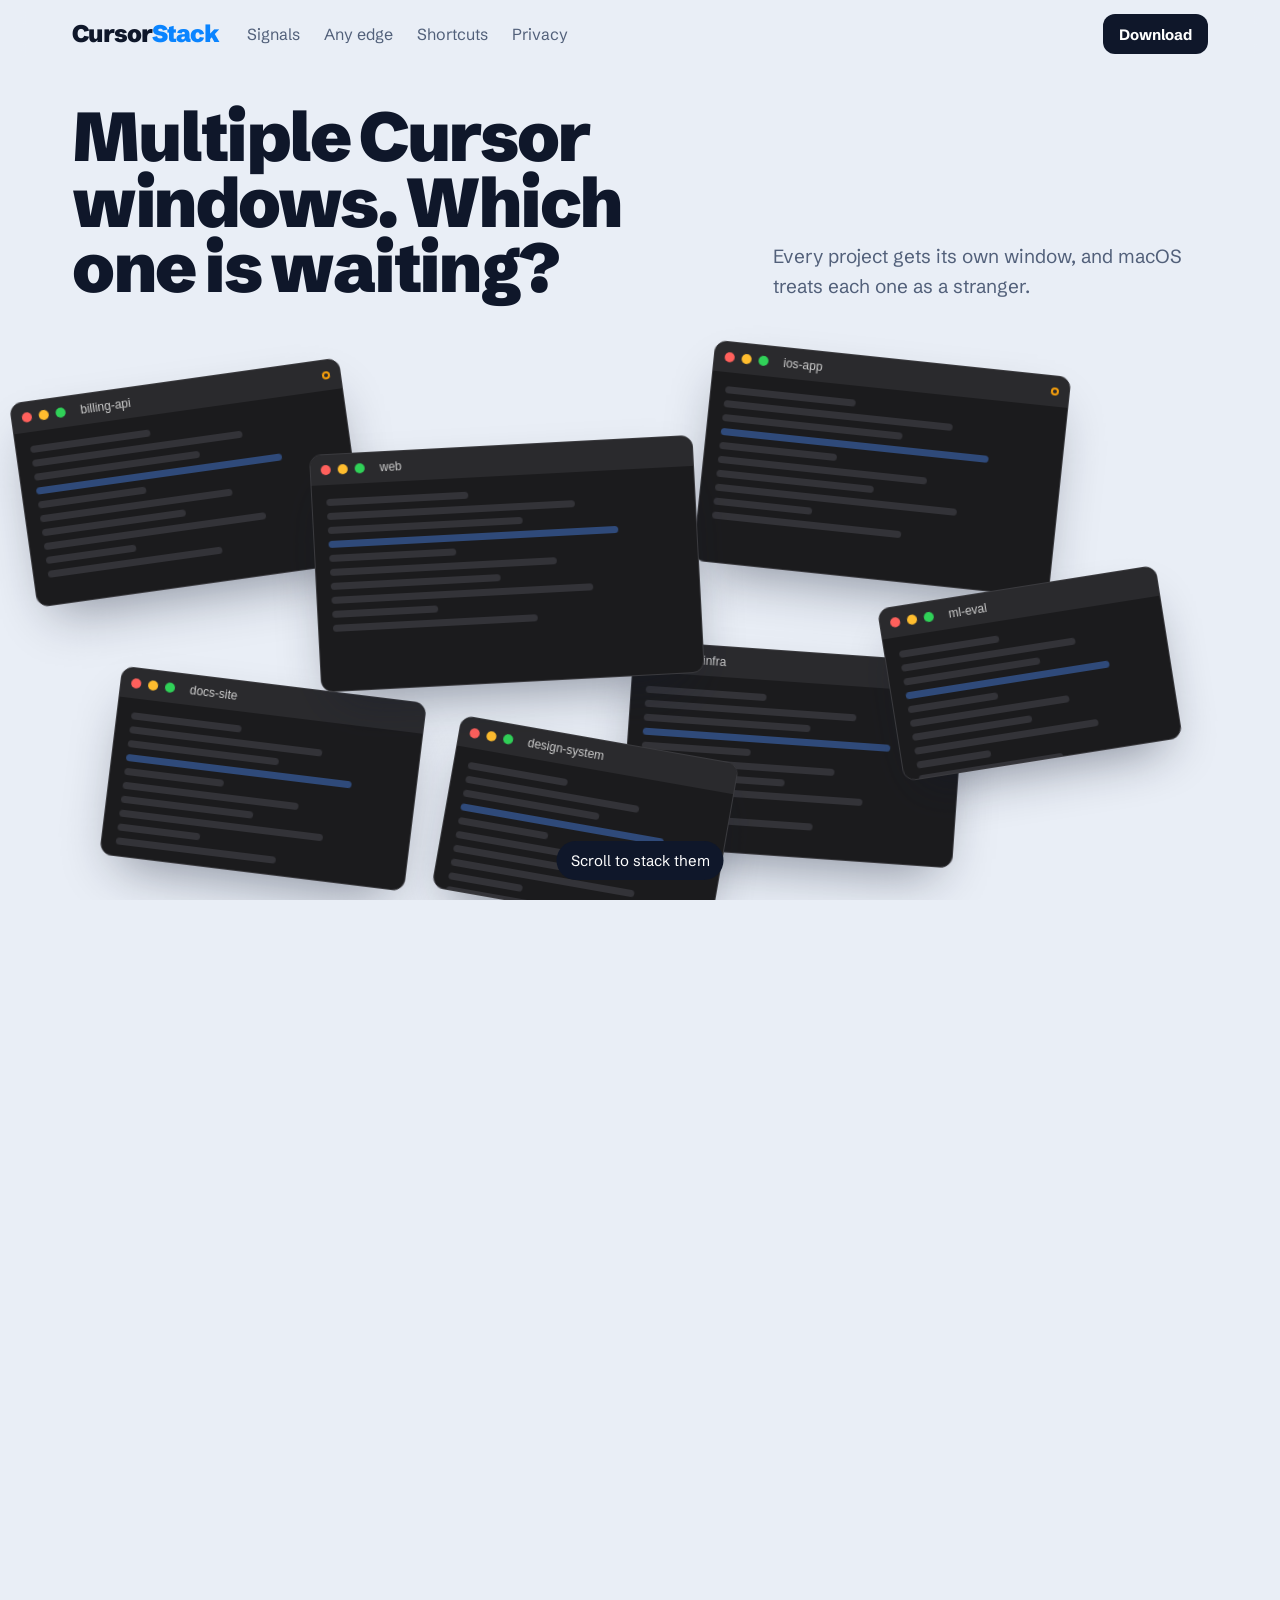
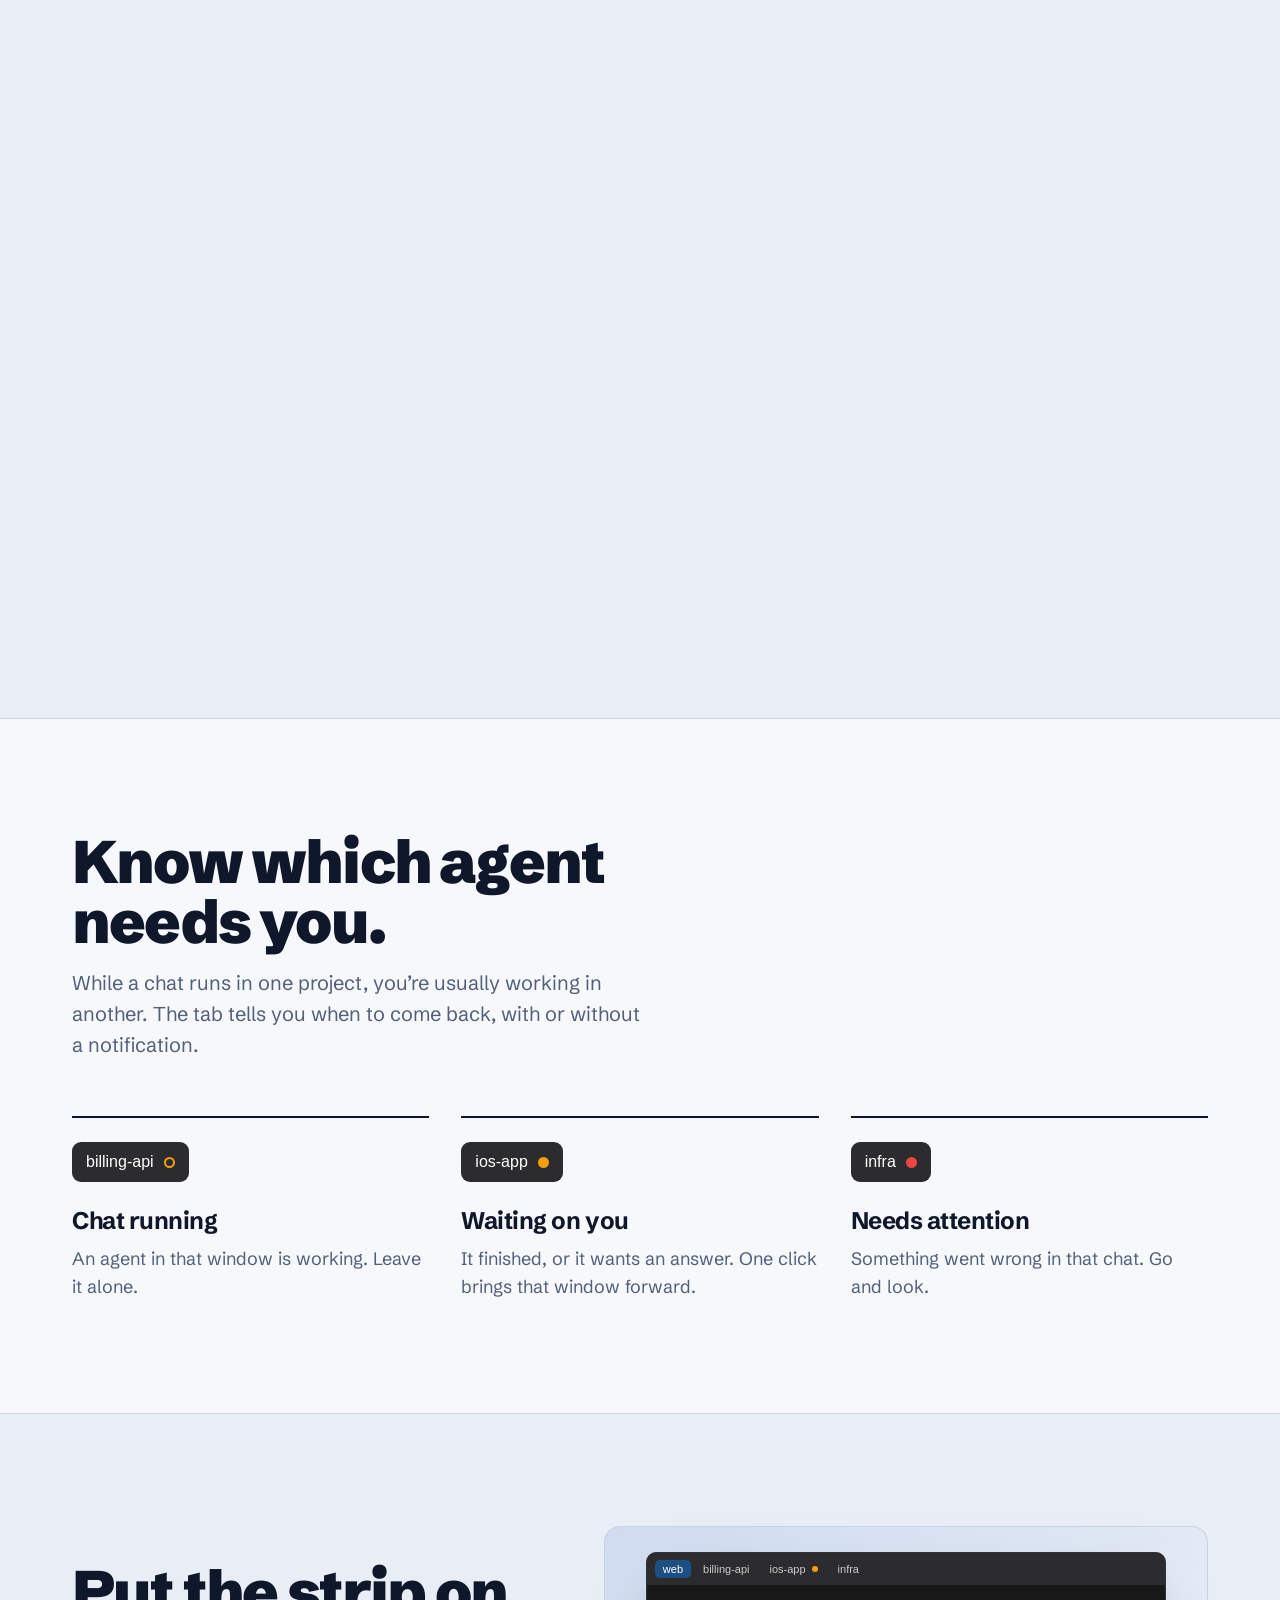
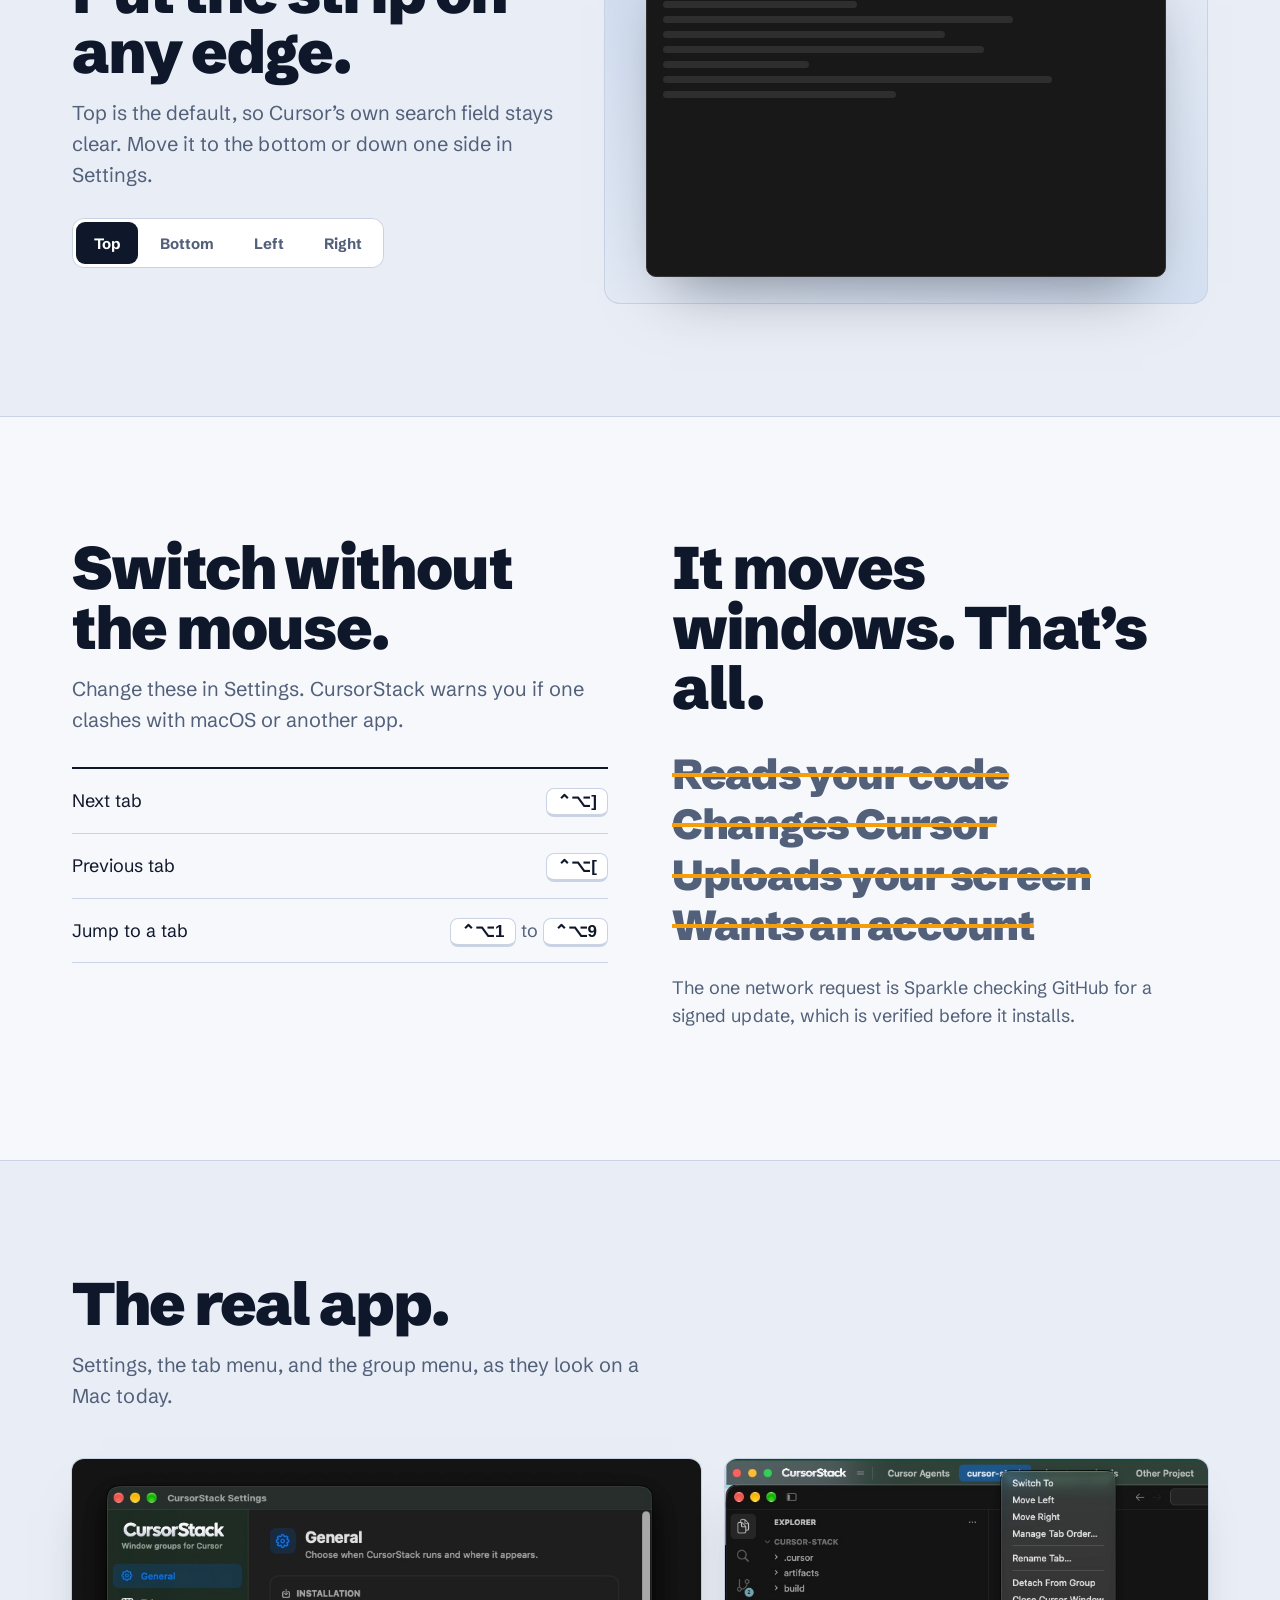
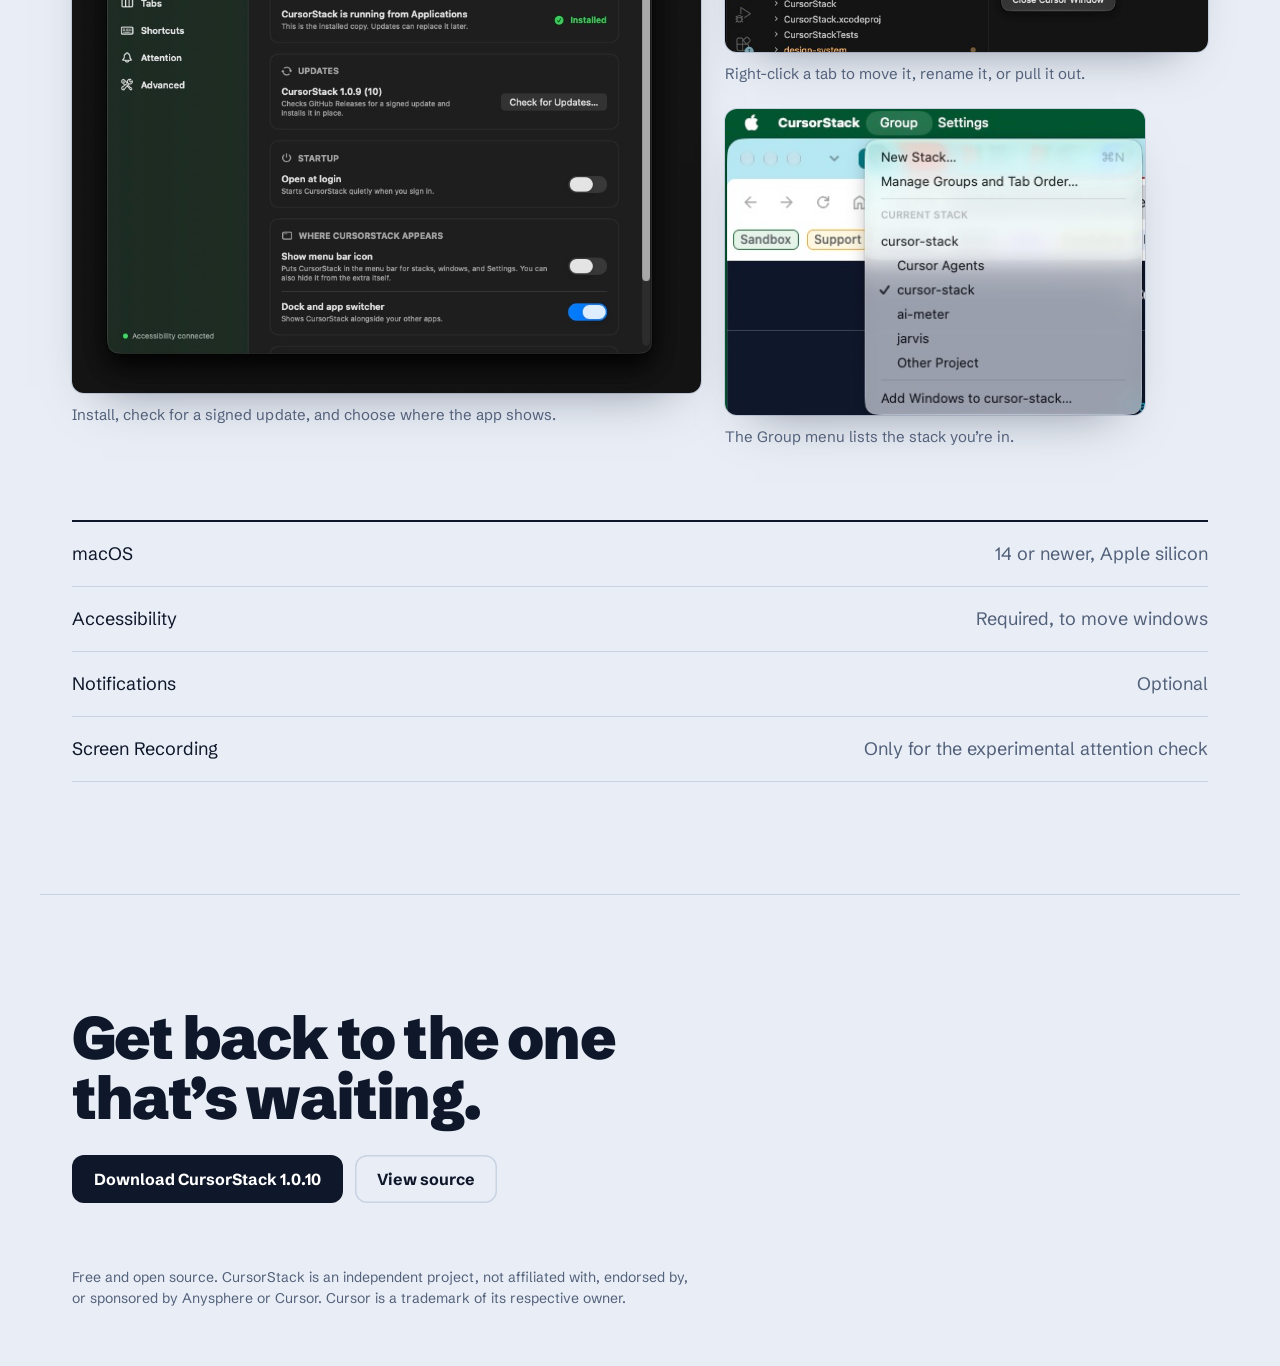
==== docs/index.html @ 80e73aa2 "chore: bump CursorStack to 1.0.10" ====
<!DOCTYPE html>
<html lang="en" class="no-js">
<head>
<meta charset="utf-8">
<meta name="viewport" content="width=device-width, initial-scale=1">
<title>CursorStack — Tabs for your Cursor windows on macOS</title>
<meta name="description" content="Free, open-source Mac app that groups your Cursor windows under one tab strip and shows which AI agent is waiting on you. No account, nothing uploaded.">
<link rel="canonical" href="https://cursorstack.app/">
<meta name="robots" content="index, follow, max-image-preview:large">
<meta name="theme-color" content="#e9eef6">
<link rel="icon" href="favicon.png" type="image/png" sizes="32x32">
<link rel="apple-touch-icon" href="apple-touch-icon.png">

<meta property="og:type" content="website">
<meta property="og:site_name" content="CursorStack">
<meta property="og:url" content="https://cursorstack.app/">
<meta property="og:title" content="CursorStack — Tabs for your Cursor windows on macOS">
<meta property="og:description" content="One tab strip on your Cursor windows, and an amber dot on the one whose agent is waiting on you. Free and open source.">
<meta property="og:image" content="https://cursorstack.app/images/og.png">
<meta property="og:image:width" content="1200">
<meta property="og:image:height" content="630">
<meta property="og:image:alt" content="CursorStack: one strip, every project. A tab strip with web, billing-api, ios-app, infra, and docs-site tabs.">
<meta property="og:locale" content="en_US">
<meta name="twitter:card" content="summary_large_image">
<meta name="twitter:title" content="CursorStack — Tabs for your Cursor windows on macOS">
<meta name="twitter:description" content="One tab strip on your Cursor windows, and an amber dot on the one whose agent is waiting on you. Free and open source.">
<meta name="twitter:image" content="https://cursorstack.app/images/og.png">
<meta name="twitter:image:alt" content="CursorStack: one strip, every project.">

<script type="application/ld+json">
{
  "@context": "https://schema.org",
  "@type": "SoftwareApplication",
  "name": "CursorStack",
  "url": "https://cursorstack.app/",
  "description": "A macOS app that groups Cursor windows under one tab strip and shows which AI agent chat is running or waiting on you.",
  "applicationCategory": "DeveloperApplication",
  "operatingSystem": "macOS 14 or later",
  "processorRequirements": "Apple silicon",
  "softwareVersion": "1.0.10",
  "downloadUrl": "https://github.com/JewhurstEngineering/cursor-stack/releases/latest/download/CursorStack-1.0.10.zip",
  "image": "https://cursorstack.app/images/og.png",
  "screenshot": "https://cursorstack.app/images/settings.jpg",
  "isAccessibleForFree": true,
  "license": "https://opensource.org/licenses/MIT",
  "offers": { "@type": "Offer", "price": "0", "priceCurrency": "USD" },
  "author": { "@type": "Person", "name": "James Jewhurst" },
  "sameAs": ["https://github.com/JewhurstEngineering/cursor-stack"]
}
</script>
<script>document.documentElement.classList.replace("no-js", "js")</script>
<link rel="preconnect" href="https://fonts.googleapis.com">
<link rel="preconnect" href="https://fonts.gstatic.com" crossorigin>
<link href="https://fonts.googleapis.com/css2?family=Schibsted+Grotesk:wght@400;500;700;900&family=JetBrains+Mono:wght@400;500&display=swap" rel="stylesheet">
<link rel="stylesheet" href="assets/demo.css">
<style>
  :root {
    --paper: #e9eef6;
    --paper-2: #f6f8fc;
    --ink: #0f172a;
    --slate: #52607a;
    --rule: #c9d3e3;
    --blue: #0a84ff;
    --amber: #f59e0b;
    --red: #ef4444;
    --strip: #2c2c2e;
    --sans: "Schibsted Grotesk", ui-sans-serif, system-ui, sans-serif;
    --mac: -apple-system, BlinkMacSystemFont, "Helvetica Neue", sans-serif;
    --nav-h: 68px;
  }
  * { box-sizing: border-box; }
  html { background: var(--paper); color: var(--ink); overflow-x: clip; }
  body { margin: 0; font: 400 18px/1.55 var(--sans); -webkit-font-smoothing: antialiased; }
  :focus-visible { outline: 2px solid var(--blue); outline-offset: 3px; }
  .wrap { max-width: 1200px; margin: 0 auto; padding: 0 16px; }
  @media (min-width: 720px) { .wrap { padding: 0 32px; } }

  .nav { position: sticky; top: 0; z-index: 30; height: var(--nav-h); background: color-mix(in srgb, var(--paper) 88%, transparent); backdrop-filter: blur(12px); }
  .nav .wrap { height: 100%; display: flex; align-items: center; gap: 28px; }
  .word { font-weight: 900; font-size: 24px; letter-spacing: -0.04em; text-decoration: none; color: var(--ink); }
  .word span { color: var(--blue); }
  .nav nav { display: none; gap: 24px; font-size: 16px; }
  .nav nav a { color: var(--slate); text-decoration: none; }
  .nav nav a:hover { color: var(--ink); }
  @media (min-width: 860px) { .nav nav { display: flex; } }
  .btn { display: inline-flex; align-items: center; gap: 10px; min-height: 48px; padding: 0 22px; border-radius: 12px; font: 700 16px var(--sans); text-decoration: none; }
  .btn-ink { background: var(--ink); color: #fff; }
  .btn-ink:hover { background: var(--blue); }
  .btn-quiet { color: var(--ink); box-shadow: inset 0 0 0 1.5px var(--rule); }
  .btn-quiet:hover { box-shadow: inset 0 0 0 1.5px var(--ink); }
  .nav .btn { margin-left: auto; min-height: 40px; padding: 0 16px; font-size: 15px; }

  /* scroll scene: pile → stack → live demo */
  .scene { height: 250vh; position: relative; }
  .stage { position: sticky; top: var(--nav-h); height: calc(100vh - var(--nav-h)); overflow: hidden; }
  .copy { position: relative; z-index: 3; padding-top: clamp(16px, 4vh, 48px); }
  .copy .grid { display: grid; }
  .state { grid-area: 1 / 1; display: grid; gap: 20px 48px; align-items: end; align-content: start; transition: opacity .35s, transform .35s; }
  @media (min-width: 960px) { .state { grid-template-columns: 1.5fr 1fr; } }
  .state h1, .state h2 { font-weight: 900; font-size: clamp(38px, 5.4vw, 76px); line-height: .95; letter-spacing: -0.035em; margin: 0; }
  .state p { margin: 0; color: var(--slate); font-size: 19px; max-width: 36ch; }
  .state .cta { display: flex; flex-wrap: wrap; gap: 12px; margin-top: 20px; }
  .state .try { margin-top: 14px; font-size: 15px; color: var(--slate); display: flex; align-items: center; gap: 8px; }
  .state .try::before { content: ""; width: 9px; height: 9px; border-radius: 50%; background: var(--amber); }
  .js .after { opacity: 0; transform: translateY(16px); pointer-events: none; }
  .skip { position: absolute; left: 16px; top: -60px; z-index: 50; background: var(--ink); color: #fff; padding: 10px 16px; border-radius: 8px; }
  .skip:focus { top: 12px; }
  /* without JavaScript: no scroll scene, just the stacked copy and a real screenshot */
  .no-js .scene { height: auto; }
  .no-js .stage { position: static; height: auto; overflow: visible; }
  .no-js .before, .no-js .scroll-cue, .no-js .demo-slot, .no-js .try { display: none; }
  .fallback { display: none; }
  .no-js .fallback { display: block; margin: 40px auto 96px; }
  .fallback img { width: 100%; height: auto; display: block; border-radius: 12px; box-shadow: 0 30px 60px -30px rgba(15,23,42,.5); }
  .scene.done .after { pointer-events: auto; }

  .w { position: absolute; left: 0; top: 0; z-index: 1; border-radius: 12px; background: #1b1b1d; border: 1px solid #3a3a3e; overflow: hidden;
    box-shadow: 0 24px 50px -18px rgba(15,23,42,.45); will-change: transform; }
  .w .bar { height: 30px; display: flex; align-items: center; gap: 7px; padding: 0 10px; background: #2a2a2d; font: 500 12px var(--mac); color: #cfcfcf; }
  .w .bar i { width: 10px; height: 10px; border-radius: 50%; display: block; flex: none; }
  .w .bar b { font-weight: 500; margin-left: 8px; white-space: nowrap; }
  .w .bar .ring { width: 8px; height: 8px; border-radius: 50%; border: 2px solid var(--amber); margin-left: auto; }
  .w .body { padding: 14px; display: grid; gap: 7px; }
  .w .body span { height: 7px; border-radius: 4px; background: #333338; display: block; }
  .w .body span.hl { background: #2f4a7a; }
  .demo-slot { position: absolute; z-index: 2; opacity: 0; box-shadow: 0 50px 100px -40px rgba(15,23,42,.6); border-radius: 14px; }
  .scroll-cue { position: absolute; z-index: 3; left: 50%; bottom: 20px; transform: translateX(-50%); margin: 0; font-size: 15px; color: #fff; background: var(--ink); padding: 8px 14px; border-radius: 999px; }

  /* sections */
  section.band { padding: 112px 0; border-top: 1px solid var(--rule); }
  section.alt { background: var(--paper-2); }
  h2.big { font-weight: 900; font-size: clamp(34px, 4.8vw, 60px); line-height: 1; letter-spacing: -0.03em; margin: 0 0 16px; max-width: 17ch; }
  .sub { color: var(--slate); font-size: 20px; margin: 0; max-width: 48ch; }

  .signals { margin-top: 56px; display: grid; gap: 40px; }
  @media (min-width: 860px) { .signals { grid-template-columns: repeat(3, 1fr); gap: 32px; } }
  .signals > div { border-top: 2px solid var(--ink); padding-top: 24px; }
  .chip { display: inline-flex; align-items: center; gap: 10px; height: 40px; padding: 0 14px; border-radius: 9px; background: var(--strip); color: #fff; font: 500 16px var(--mac); }
  .chip i { width: 11px; height: 11px; border-radius: 50%; display: block; }
  .signals h3 { font-weight: 700; font-size: 24px; letter-spacing: -0.02em; margin: 20px 0 6px; }
  .signals p { margin: 0; color: var(--slate); }

  .split { display: grid; gap: 48px; align-items: center; }
  @media (min-width: 900px) { .split { grid-template-columns: 1fr 1.25fr; } }
  .seg { display: inline-flex; flex-wrap: wrap; gap: 4px; padding: 4px; margin-top: 28px; border-radius: 12px; background: #fff; box-shadow: inset 0 0 0 1px var(--rule); }
  .seg button { font: 700 15px var(--sans); color: var(--slate); background: transparent; border: 0; border-radius: 9px; padding: 9px 18px; min-height: 42px; cursor: pointer; }
  .seg button[aria-pressed="true"] { background: var(--ink); color: #fff; }
  .mini { position: relative; aspect-ratio: 16 / 10; border-radius: 16px; background: linear-gradient(150deg, #cfdcf0, #e4ebf6 55%, #d5e1f2); box-shadow: inset 0 0 0 1px var(--rule); }
  .mini-win { position: absolute; inset: 7%; display: grid; border-radius: 10px; overflow: hidden; background: #181818; border: 1px solid #333; box-shadow: 0 30px 60px -24px rgba(15,23,42,.5);
    grid-template-areas: "bar" "body"; grid-template-rows: 32px 1fr; transition: grid-template-rows .35s, grid-template-columns .35s; }
  .mini-win[data-edge="bottom"] { grid-template-areas: "body" "bar"; grid-template-rows: 1fr 32px; }
  .mini-win[data-edge="left"] { grid-template-areas: "bar body"; grid-template-columns: 120px 1fr; grid-template-rows: 1fr; }
  .mini-win[data-edge="right"] { grid-template-areas: "body bar"; grid-template-columns: 1fr 120px; grid-template-rows: 1fr; }
  .mini-bar { grid-area: bar; background: var(--strip); display: flex; gap: 4px; padding: 5px 8px; align-items: center; font: 500 11px var(--mac); color: rgba(255,255,255,.75); overflow: hidden; }
  .mini-win[data-edge="left"] .mini-bar, .mini-win[data-edge="right"] .mini-bar { flex-direction: column; align-items: stretch; padding: 10px 8px; }
  .mini-bar span { padding: 3px 8px; border-radius: 5px; white-space: nowrap; display: flex; align-items: center; justify-content: space-between; gap: 6px; }
  .mini-bar span.on { background: rgba(10,132,255,.4); color: #fff; }
  .mini-bar i { width: 6px; height: 6px; border-radius: 50%; background: var(--amber); display: block; }
  .mini-body { grid-area: body; padding: 16px; display: grid; gap: 8px; align-content: start; }
  .mini-body i { display: block; height: 7px; border-radius: 4px; background: #2e2e2e; }

  .two { display: grid; gap: 64px; margin-top: 8px; }
  @media (min-width: 900px) { .two { grid-template-columns: 1fr 1fr; } }
  .rows { margin-top: 32px; border-top: 2px solid var(--ink); }
  .rows div { display: flex; justify-content: space-between; align-items: center; gap: 16px; padding: 18px 0; border-bottom: 1px solid var(--rule); flex-wrap: wrap; }
  .rows span:last-child { color: var(--slate); text-align: right; }
  kbd { font: 600 17px var(--mac); background: #fff; border: 1px solid var(--rule); border-bottom-width: 3px; border-radius: 8px; padding: 3px 10px; color: var(--ink); }
  .nevers { list-style: none; padding: 0; margin: 32px 0 0; }
  .nevers li { font-weight: 900; font-size: clamp(28px, 3.4vw, 42px); letter-spacing: -0.03em; line-height: 1.2; color: var(--slate);
    text-decoration: line-through; text-decoration-color: var(--amber); text-decoration-thickness: 4px; }
  .note { margin-top: 24px; color: var(--slate); max-width: 44ch; }

  .shots { margin-top: 48px; display: grid; gap: 24px; }
  @media (min-width: 900px) { .shots { grid-template-columns: 1.3fr 1fr; } .shots .big { grid-row: span 2; } }
  .shots figure { margin: 0; }
  .shots img { width: 100%; height: auto; display: block; border-radius: 12px; box-shadow: 0 24px 50px -30px rgba(15,23,42,.5), 0 0 0 1px var(--rule); }
  .shots figcaption { margin-top: 10px; color: var(--slate); font-size: 15px; }

  .foot { padding-top: 112px; padding-bottom: 64px; border-top: 1px solid var(--rule); }
  .foot .cta { display: flex; flex-wrap: wrap; gap: 12px; margin-top: 28px; }
  .legal { padding-bottom: 56px; }
  .legal small { display: block; color: var(--slate); font-size: 14px; max-width: 70ch; }

  @media (prefers-reduced-motion: reduce) { *, *::before, *::after { animation: none !important; transition: none !important; } }
</style>
</head>
<body>
<a class="skip" href="#main">Skip to content</a>
<header class="nav"><div class="wrap">
  <a class="word" href="#main">Cursor<span>Stack</span></a>
  <nav aria-label="On this page"><a href="#signals">Signals</a><a href="#edges">Any edge</a><a href="#keys">Shortcuts</a><a href="#privacy">Privacy</a></nav>
  <a class="btn btn-ink" href="https://github.com/JewhurstEngineering/cursor-stack/releases/latest/download/CursorStack-1.0.10.zip">Download</a>
</div></header>

<main id="main">
<section class="scene" id="scene">
  <div class="stage" id="stage">
    <div class="copy wrap" id="copy"><div class="grid">
      <div class="state before" id="before">
        <h1>Multiple Cursor windows. Which one is waiting?</h1>
        <p>Every project gets its own window, and macOS treats each one as a stranger.</p>
      </div>
      <div class="state after" id="after">
        <h2>One strip. Every project.</h2>
        <div>
          <p>CursorStack lines up your Cursor windows and puts a tab strip on top. When an agent finishes or asks a question, its tab turns amber.</p>
          <div class="cta">
            <a class="btn btn-ink" href="https://github.com/JewhurstEngineering/cursor-stack/releases/latest/download/CursorStack-1.0.10.zip">Download for Mac</a>
            <a class="btn btn-quiet" href="https://github.com/JewhurstEngineering/cursor-stack">View source</a>
          </div>
          <p class="try">Try it: click a tab with an amber dot.</p>
        </div>
      </div>
    </div></div>
    <div id="pile" aria-hidden="true"></div>
    <div class="demo-slot" id="slot"><div id="demo"></div></div>
    <p class="scroll-cue" id="cue" aria-hidden="true">Scroll to stack them</p>
    <div class="fallback wrap"><img src="images/tab-strip.jpg" width="1024" height="349" alt="The CursorStack tab strip on a real Cursor window, with the Add menu open"></div>
  </div>
</section>

<section class="band alt" id="signals"><div class="wrap">
  <h2 class="big">Know which agent needs you.</h2>
  <p class="sub">While a chat runs in one project, you’re usually working in another. The tab tells you when to come back, with or without a notification.</p>
  <div class="signals">
    <div><span class="chip">billing-api <i style="border:2.5px solid var(--amber)"></i></span><h3>Chat running</h3><p>An agent in that window is working. Leave it alone.</p></div>
    <div><span class="chip">ios-app <i style="background:var(--amber)"></i></span><h3>Waiting on you</h3><p>It finished, or it wants an answer. One click brings that window forward.</p></div>
    <div><span class="chip">infra <i style="background:var(--red)"></i></span><h3>Needs attention</h3><p>Something went wrong in that chat. Go and look.</p></div>
  </div>
</div></section>

<section class="band" id="edges"><div class="wrap split">
  <div>
    <h2 class="big">Put the strip on any edge.</h2>
    <p class="sub">Top is the default, so Cursor’s own search field stays clear. Move it to the bottom or down one side in Settings.</p>
    <div class="seg" role="group" aria-label="Strip position">
      <button aria-pressed="true" data-edge="top">Top</button><button aria-pressed="false" data-edge="bottom">Bottom</button><button aria-pressed="false" data-edge="left">Left</button><button aria-pressed="false" data-edge="right">Right</button>
    </div>
  </div>
  <div class="mini" aria-hidden="true">
    <div class="mini-win" id="mini" data-edge="top">
      <div class="mini-bar"><span class="on">web</span><span>billing-api</span><span>ios-app <i></i></span><span>infra</span></div>
      <div class="mini-body"><i style="width:40%"></i><i style="width:72%"></i><i style="width:58%"></i><i style="width:66%"></i><i style="width:30%"></i><i style="width:80%"></i><i style="width:48%"></i></div>
    </div>
  </div>
</div></section>

<section class="band alt" id="keys"><div class="wrap two">
  <div>
    <h2 class="big">Switch without the mouse.</h2>
    <p class="sub">Change these in Settings. CursorStack warns you if one clashes with macOS or another app.</p>
    <div class="rows">
      <div><span>Next tab</span><span><kbd>⌃⌥]</kbd></span></div>
      <div><span>Previous tab</span><span><kbd>⌃⌥[</kbd></span></div>
      <div><span>Jump to a tab</span><span><kbd>⌃⌥1</kbd> to <kbd>⌃⌥9</kbd></span></div>
    </div>
  </div>
  <div id="privacy">
    <h2 class="big">It moves windows. That’s all.</h2>
    <ul class="nevers"><li>Reads your code</li><li>Changes Cursor</li><li>Uploads your screen</li><li>Wants an account</li></ul>
    <p class="note">The one network request is Sparkle checking GitHub for a signed update, which is verified before it installs.</p>
  </div>
</div></section>

<section class="band"><div class="wrap">
  <h2 class="big">The real app.</h2>
  <p class="sub">Settings, the tab menu, and the group menu, as they look on a Mac today.</p>
  <div class="shots">
    <figure class="big"><img loading="lazy" decoding="async" src="images/settings.jpg" width="877" height="745" alt="CursorStack Settings showing install status and Accessibility connected"><figcaption>Install, check for a signed update, and choose where the app shows.</figcaption></figure>
    <figure><img loading="lazy" decoding="async" src="images/tab-menu.jpg" width="689" height="275" alt="Right-click menu on a tab"><figcaption>Right-click a tab to move it, rename it, or pull it out.</figcaption></figure>
    <figure><img loading="lazy" decoding="async" src="images/group-menu.jpg" width="415" height="302" alt="Group menu listing projects" style="max-width:420px"><figcaption>The Group menu lists the stack you’re in.</figcaption></figure>
  </div>
  <div class="rows" style="margin-top:72px">
    <div><span>macOS</span><span>14 or newer, Apple silicon</span></div>
    <div><span>Accessibility</span><span>Required, to move windows</span></div>
    <div><span>Notifications</span><span>Optional</span></div>
    <div><span>Screen Recording</span><span>Only for the experimental attention check</span></div>
  </div>
</div></section>

<section class="wrap foot">
  <h2 class="big">Get back to the one that’s waiting.</h2>
  <div class="cta">
    <a class="btn btn-ink" href="https://github.com/JewhurstEngineering/cursor-stack/releases/latest/download/CursorStack-1.0.10.zip">Download CursorStack 1.0.10</a>
    <a class="btn btn-quiet" href="https://github.com/JewhurstEngineering/cursor-stack">View source</a>
  </div>
</section>
</main>

<footer class="wrap legal">
  <small>Free and open source. CursorStack is an independent project, not affiliated with, endorsed by, or sponsored by Anysphere or Cursor. Cursor is a trademark of its respective owner.</small>
</footer>

<script src="assets/demo.js"></script>
<script>
(() => {
  const demo = CSDemo.mount(document.getElementById("demo"));
  const names = ["web", "billing-api", "ios-app", "infra", "docs-site", "ml-eval", "design-system"];
  const running = [1, 2];
  // start positions: x as a fraction of width, y as a fraction of the area under the copy, width fraction, rotation
  const scatter = [
    [0.30, 0.18, 0.30, -3], [0.02, 0.06, 0.26, -8], [0.66, 0.02, 0.28, 6], [0.58, 0.56, 0.26, 4],
    [0.10, 0.62, 0.24, 7], [0.80, 0.44, 0.22, -9], [0.40, 0.72, 0.22, 10],
  ];
  const pile = document.getElementById("pile");
  const wins = names.map((n, i) => {
    const d = document.createElement("div"); d.className = "w";
    d.innerHTML = `<div class="bar"><i style="background:#ff605c"></i><i style="background:#ffbd2e"></i><i style="background:#30d158"></i><b>${n}</b>${running.includes(i) ? '<span class="ring"></span>' : ""}</div>
      <div class="body">${[40, 70, 55, 82, 36, 64, 48, 74, 30, 58].map((w, k) => `<span class="${k === 3 ? "hl" : ""}" style="width:${w}%"></span>`).join("")}</div>`;
    pile.appendChild(d); return d;
  });
  wins[0].style.zIndex = 2;

  const scene = document.getElementById("scene"), stage = document.getElementById("stage"), slot = document.getElementById("slot");
  const before = document.getElementById("before"), after = document.getElementById("after"), copy = document.getElementById("copy");
  const reduce = matchMedia("(prefers-reduced-motion: reduce)").matches;
  if (reduce) scene.style.height = "auto";
  const ease = t => t < .5 ? 4 * t * t * t : 1 - Math.pow(-2 * t + 2, 3) / 2;
  const clamp = (v) => Math.min(1, Math.max(0, v));
  let started = false;

  function frame() {
    const W = stage.clientWidth, H = stage.clientHeight, narrow = W < 720;
    const r = scene.getBoundingClientRect();
    const p = reduce ? 1 : clamp(-r.top / Math.max(1, r.height - innerHeight));
    const e = ease(clamp(p / 0.7));
    const pad = narrow ? 16 : Math.max(32, (W - 1200) / 2 + 32);
    const top = copy.offsetTop + copy.offsetHeight + (narrow ? 44 : 56);
    const tx = pad, tw = W - pad * 2, ty = top, th = Math.max(260, H - top - (narrow ? 16 : 32));
    wins.forEach((el, i) => {
      const [sx, sy, sw, rot] = scatter[i];
      const w0 = (narrow ? Math.min(0.62, sw * 2.2) : sw) * W, h0 = w0 * 0.62;
      const x0 = sx * (W - w0 * (narrow ? .5 : .6)), y0 = top - 10 + sy * (H - top);
      const depth = i === 0 ? 0 : i;
      const ox = -depth * 4, oy = -depth * 4;
      const w = w0 + (tw - w0) * e, h = h0 + (th - h0) * e;
      el.style.width = w + "px"; el.style.height = h + "px";
      el.style.transform = `translate(${x0 + (tx + ox - x0) * e}px, ${y0 + (ty + oy - y0) * e}px) rotate(${rot * (1 - e)}deg)`;
      el.style.filter = i === 0 ? "none" : `brightness(${1 - e * 0.3})`;
    });
    Object.assign(slot.style, { left: tx + "px", top: ty + "px", width: tw + "px", height: th + "px" });
    const s = clamp((p - 0.72) / 0.14);
    slot.style.opacity = s; slot.style.pointerEvents = s > 0.9 ? "auto" : "none";
    wins[0].style.opacity = 1 - s;
    const flip = p > 0.55;
    before.style.opacity = flip ? 0 : 1; before.style.transform = flip ? "translateY(-16px)" : "none";
    after.style.opacity = flip ? 1 : 0; after.style.transform = flip ? "none" : "translateY(16px)";
    scene.classList.toggle("done", flip);
    document.getElementById("cue").style.opacity = p > 0.04 ? 0 : 1;
    if (s > 0.9 && !started) { started = true; demo.start(); }
  }
  // keyboard focus on the hidden buttons or demo jumps straight to the stacked state
  const toEnd = () => { if (!scene.classList.contains("done") || slot.style.opacity < 1) scrollTo(0, scene.offsetTop + scene.offsetHeight - innerHeight); };
  after.addEventListener("focusin", toEnd); slot.addEventListener("focusin", toEnd);
  addEventListener("scroll", () => requestAnimationFrame(frame), { passive: true });
  addEventListener("resize", frame);
  document.fonts && document.fonts.ready.then(frame);
  frame();

  const mini = document.getElementById("mini");
  document.querySelectorAll(".seg button").forEach(b => b.addEventListener("click", () => {
    document.querySelectorAll(".seg button").forEach(x => x.setAttribute("aria-pressed", x === b));
    mini.dataset.edge = b.dataset.edge;
  }));
})();
</script>
</body>
</html>
---- docs/assets/demo.css ----
/* Live demo window on the home page. Sizes itself from its container. */
.csd {
  --amber: #f59e0b; --red: #ef4444;
  --mac: -apple-system, BlinkMacSystemFont, "SF Pro Text", "Helvetica Neue", sans-serif;
  --mono: "JetBrains Mono", ui-monospace, "SF Mono", Menlo, monospace;
  container-type: inline-size;
  display: flex; flex-direction: column; height: 100%; min-height: 0;
  border-radius: 14px; overflow: hidden; background: #181818; border: 1px solid #3a3a3e;
  font-family: var(--mac); color: #ccc; text-align: left;
}
.csd-strip { flex: none; display: flex; align-items: center; gap: 4px; height: 44px; padding: 0 10px; background: #2c2c2e; border-bottom: 1px solid #000; overflow-x: auto; scrollbar-width: none; }
.csd-strip::-webkit-scrollbar { display: none; }
.csd-lights { display: flex; gap: 8px; margin-right: 10px; flex: none; }
.csd-lights i { width: 12px; height: 12px; border-radius: 50%; display: block; }
.csd-brand { flex: none; font: 700 14px var(--mac); color: #fff; margin-right: 4px; letter-spacing: -0.01em; }
.csd-sep { flex: none; width: 1px; height: 20px; background: #4a4a4c; margin: 0 8px 0 6px; }
.csd-tab { flex: none; display: inline-flex; align-items: center; gap: 7px; height: 28px; padding: 0 11px; border-radius: 6px; border: 0; background: transparent;
  font: 500 13px var(--mac); color: rgba(255,255,255,.78); cursor: pointer; transition: background-color .12s; }
.csd-tab:hover { background: rgba(255,255,255,.08); }
.csd-tab[aria-selected="true"] { background: rgba(10,132,255,.38); color: #fff; font-weight: 600; }
.csd-mark { width: 8px; height: 8px; border-radius: 50%; flex: none; display: none; }
.csd-tab[data-state="working"] .csd-mark { display: block; border: 2px solid var(--amber); }
.csd-tab[data-state="attention"] .csd-mark { display: block; background: var(--amber); }
.csd-end { margin-left: auto; display: flex; gap: 6px; flex: none; padding-left: 12px; }
.csd-end span { font: 500 12px var(--mac); color: rgba(255,255,255,.8); padding: 4px 9px; border-radius: 6px; background: rgba(255,255,255,.07); }

.csd-app { flex: 1; min-height: 0; display: grid; grid-template-columns: minmax(0, 1fr); grid-template-rows: minmax(0, 1fr) auto; font-size: 13px; }
.csd-side { display: none; background: #1f1f1f; border-right: 1px solid #2b2b2b; padding: 12px 0; overflow: hidden; }
.csd-side h4 { margin: 0 14px 8px; font: 600 11px var(--mac); color: #999; letter-spacing: .02em; }
.csd-side ul { list-style: none; margin: 0; padding: 0; }
.csd-side li { padding: 3px 14px 3px 22px; white-space: nowrap; overflow: hidden; text-overflow: ellipsis; }
.csd-side li.dir { padding-left: 14px; }
.csd-side li.on { background: #37373d; color: #fff; }
.csd-side li.mod { color: #e2c08d; }
.csd-editor { min-width: 0; min-height: 0; overflow: hidden; display: flex; flex-direction: column; }
.csd-edtabs { flex: none; display: flex; height: 32px; background: #1f1f1f; border-bottom: 1px solid #2b2b2b; }
.csd-edtabs span { padding: 0 14px; display: flex; align-items: center; border-right: 1px solid #2b2b2b; color: #999; white-space: nowrap; }
.csd-edtabs span.on { background: #181818; color: #fff; }
.csd-code { margin: 0; padding: 12px 0; font: 12.5px/1.7 var(--mono); color: #d4d4d4; overflow: hidden; flex: 1; }
.csd-code .line { display: block; white-space: pre; }
.csd-code .ln { display: inline-block; width: 40px; padding-right: 12px; text-align: right; color: #5a5a5a; user-select: none; }
.csd-code .add { background: rgba(35,134,54,.22); }
.csd-code .del { background: rgba(218,54,51,.18); text-decoration: line-through; text-decoration-color: rgba(255,255,255,.25); }
.k { color: #c586c0; } .s { color: #ce9178; } .f { color: #dcdcaa; } .t { color: #4ec9b0; } .c { color: #6a9955; } .n { color: #b5cea8; } .v { color: #9cdcfe; }
.csd-chat { display: flex; flex-direction: column; gap: 8px; background: #1f1f1f; border-top: 1px solid #2b2b2b; padding: 12px 14px; overflow: hidden; }
.csd-chat h4 { margin: 0; font: 600 12px var(--mac); color: #bbb; }
.csd-chat .me { display: none; }
.csd-msg { border-radius: 8px; padding: 8px 10px; line-height: 1.45; margin: 0; }
.csd-msg.me { background: #2a2d33; color: #e6e6e6; align-self: flex-end; max-width: 92%; }
.csd-msg.bot { color: #cfcfcf; padding-left: 0; }
.csd-msg code { font: 12px var(--mono); }
.csd-step { font: 12px var(--mono); color: #8a8a8a; display: flex; gap: 8px; align-items: center; }
.csd-step::before { content: ""; width: 6px; height: 6px; border-radius: 50%; background: #3fb950; flex: none; }
.csd-step.live::before { background: var(--amber); }
.csd-ask { border: 1px solid rgba(245,158,11,.55); background: rgba(245,158,11,.09); border-radius: 8px; padding: 10px 12px; color: #f2e3c4; line-height: 1.45; }
.csd-ask .row { display: flex; gap: 8px; margin-top: 10px; }
.csd-ask button { font: 600 12px var(--mac); border-radius: 6px; padding: 6px 12px; border: 0; cursor: pointer; }
.csd-ask .yes { background: var(--amber); color: #1a1100; }
.csd-ask .no { background: #333; color: #ddd; }
.csd-typing { display: inline-flex; gap: 4px; }
.csd-typing i { width: 5px; height: 5px; border-radius: 50%; background: #888; display: block; }

@container (min-width: 620px) {
  .csd-app { grid-template-columns: 180px minmax(0, 1fr); grid-template-rows: minmax(0, 1fr) auto; }
  .csd-side { display: block; grid-row: span 2; }
}
@container (min-width: 940px) {
  .csd-app { grid-template-columns: 200px minmax(0, 1fr) 320px; grid-template-rows: minmax(0, 1fr); }
  .csd-side { grid-row: auto; }
  .csd-chat { border-top: 0; border-left: 1px solid #2b2b2b; }
  .csd-chat .me { display: block; }
}

@media (prefers-reduced-motion: no-preference) {
  .csd-tab[data-state="working"] .csd-mark { border-top-color: transparent; animation: csd-spin 1s linear infinite; }
  .csd-tab[data-state="attention"] .csd-mark { animation: csd-ping 1.6s ease-out infinite; }
  .csd-tab.arrived { animation: csd-nudge .5s ease-out; }
  .csd-typing i { animation: csd-blink 1.2s infinite; }
  .csd-typing i:nth-child(2) { animation-delay: .2s; } .csd-typing i:nth-child(3) { animation-delay: .4s; }
}
@keyframes csd-spin { to { transform: rotate(360deg); } }
@keyframes csd-ping { 0% { box-shadow: 0 0 0 0 rgba(245,158,11,.7); } 80%, 100% { box-shadow: 0 0 0 8px rgba(245,158,11,0); } }
@keyframes csd-nudge { 30% { transform: translateY(-3px); } }
@keyframes csd-blink { 0%, 80%, 100% { opacity: .25; } 40% { opacity: 1; } }
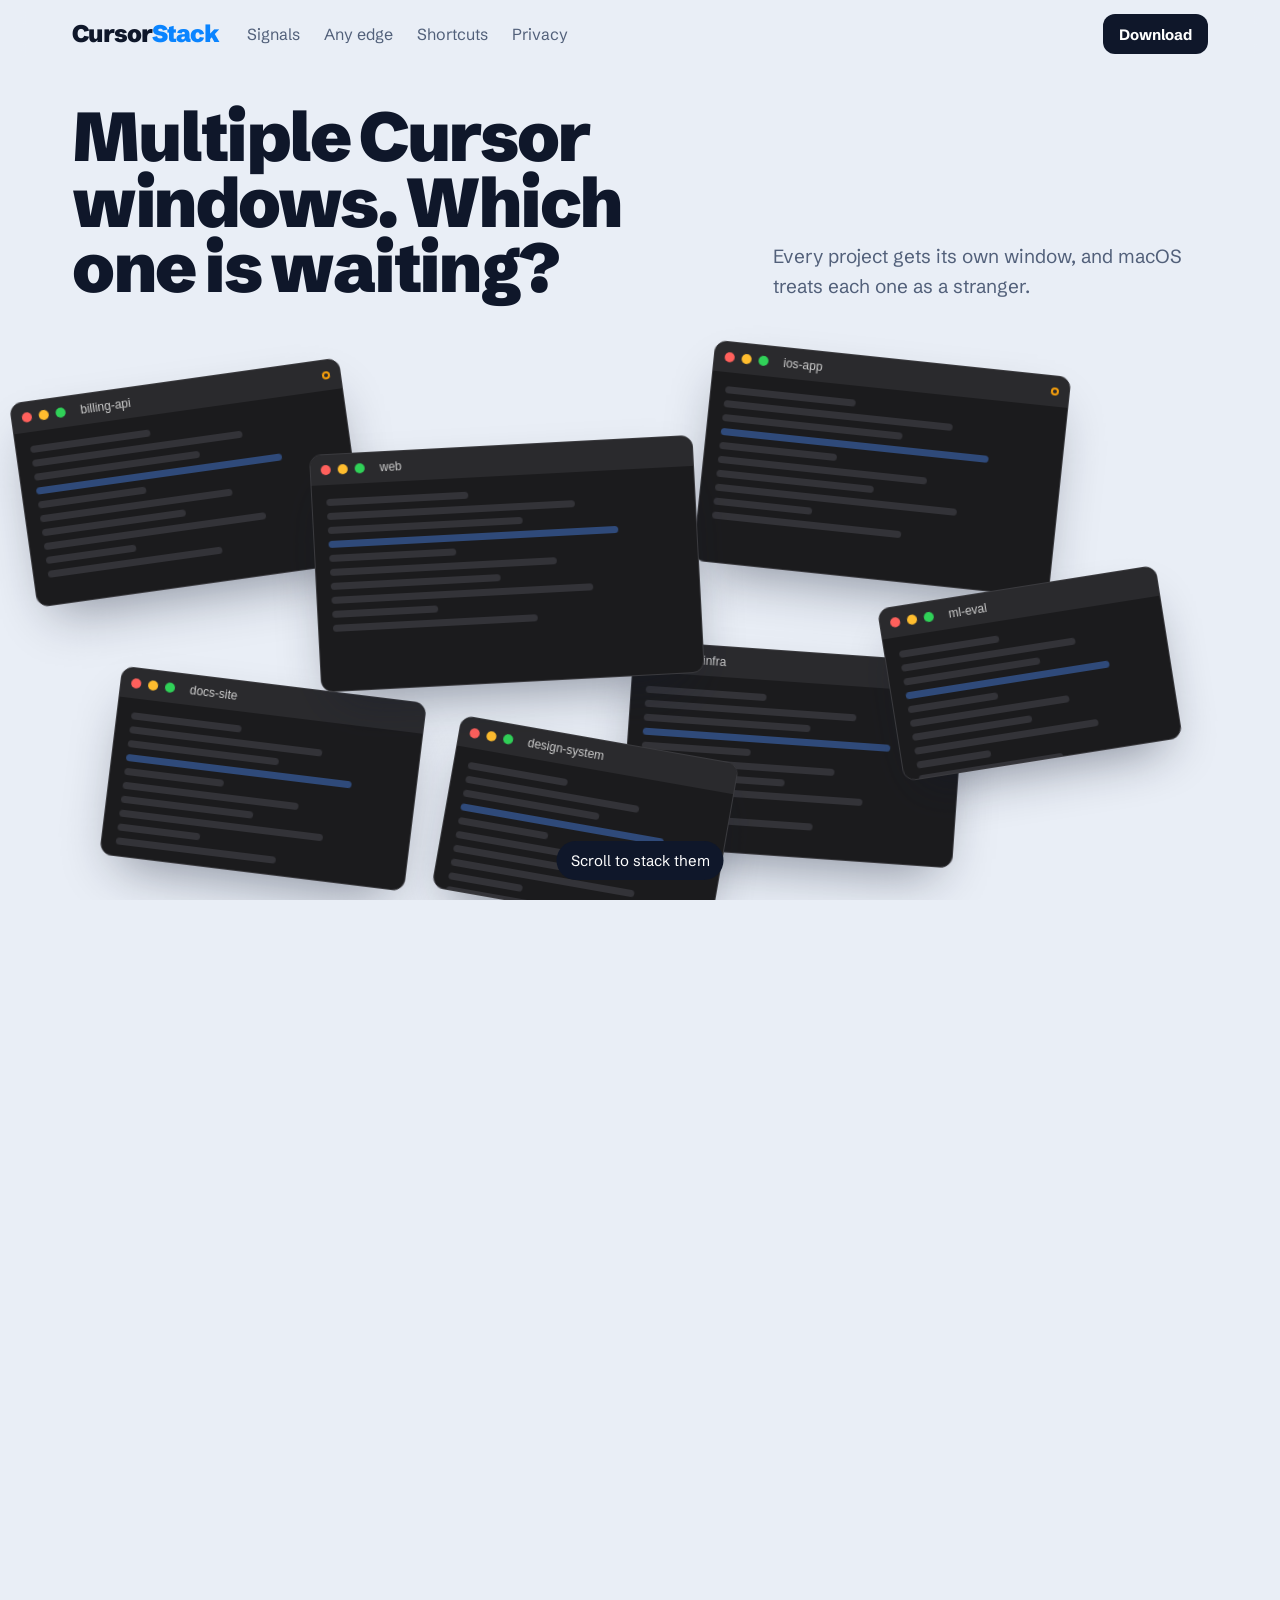
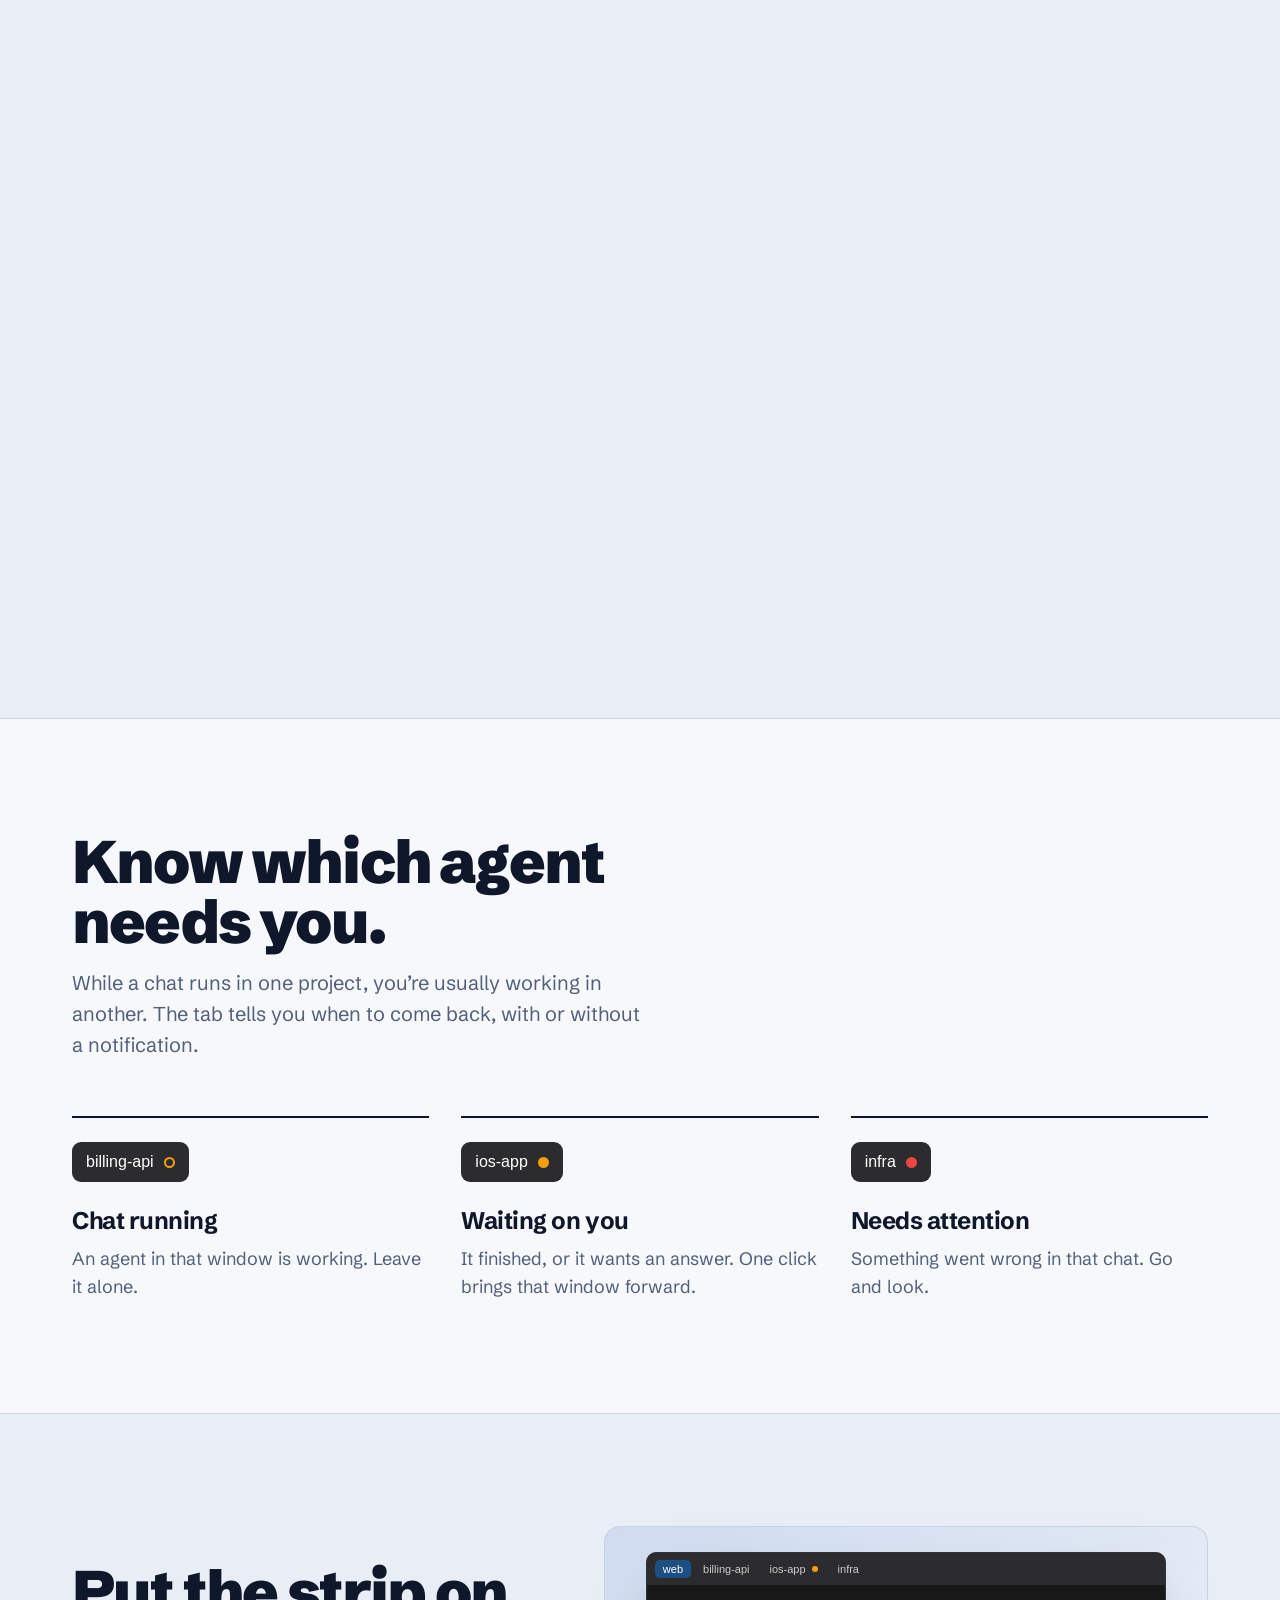
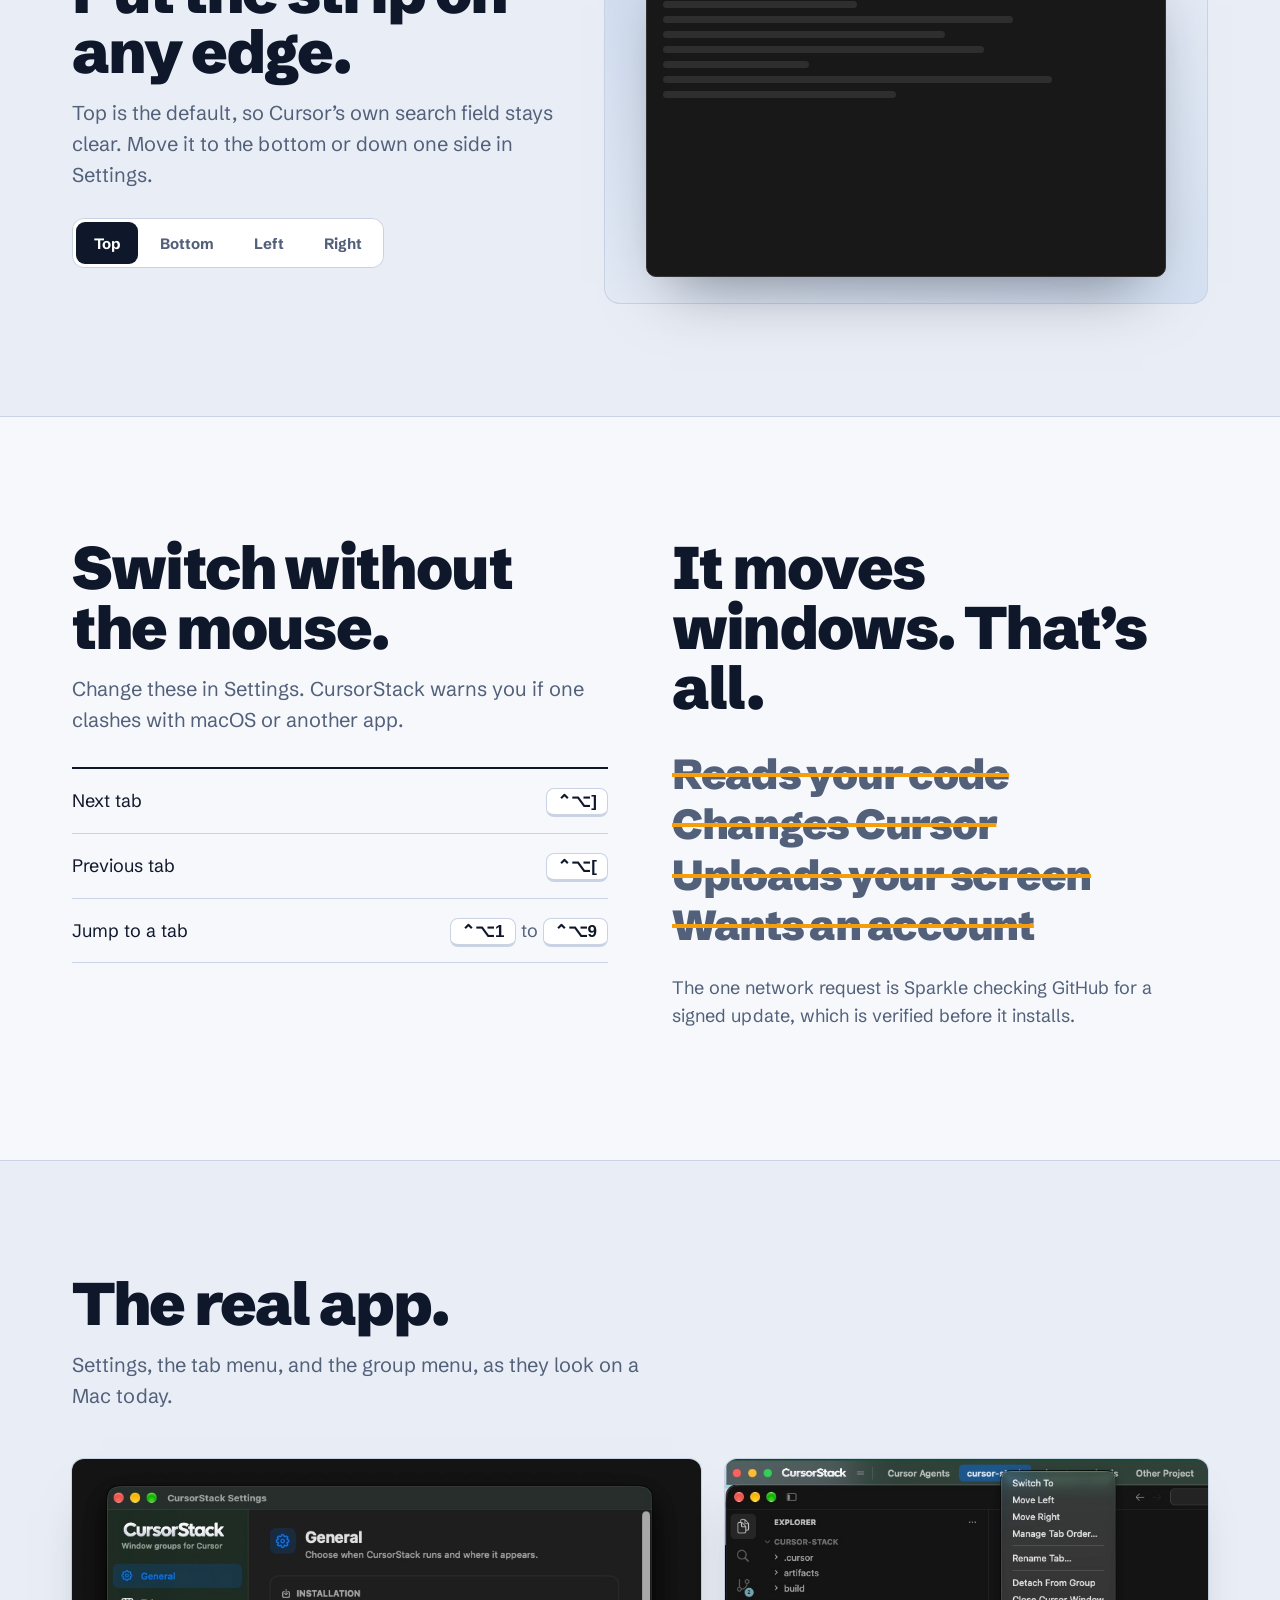
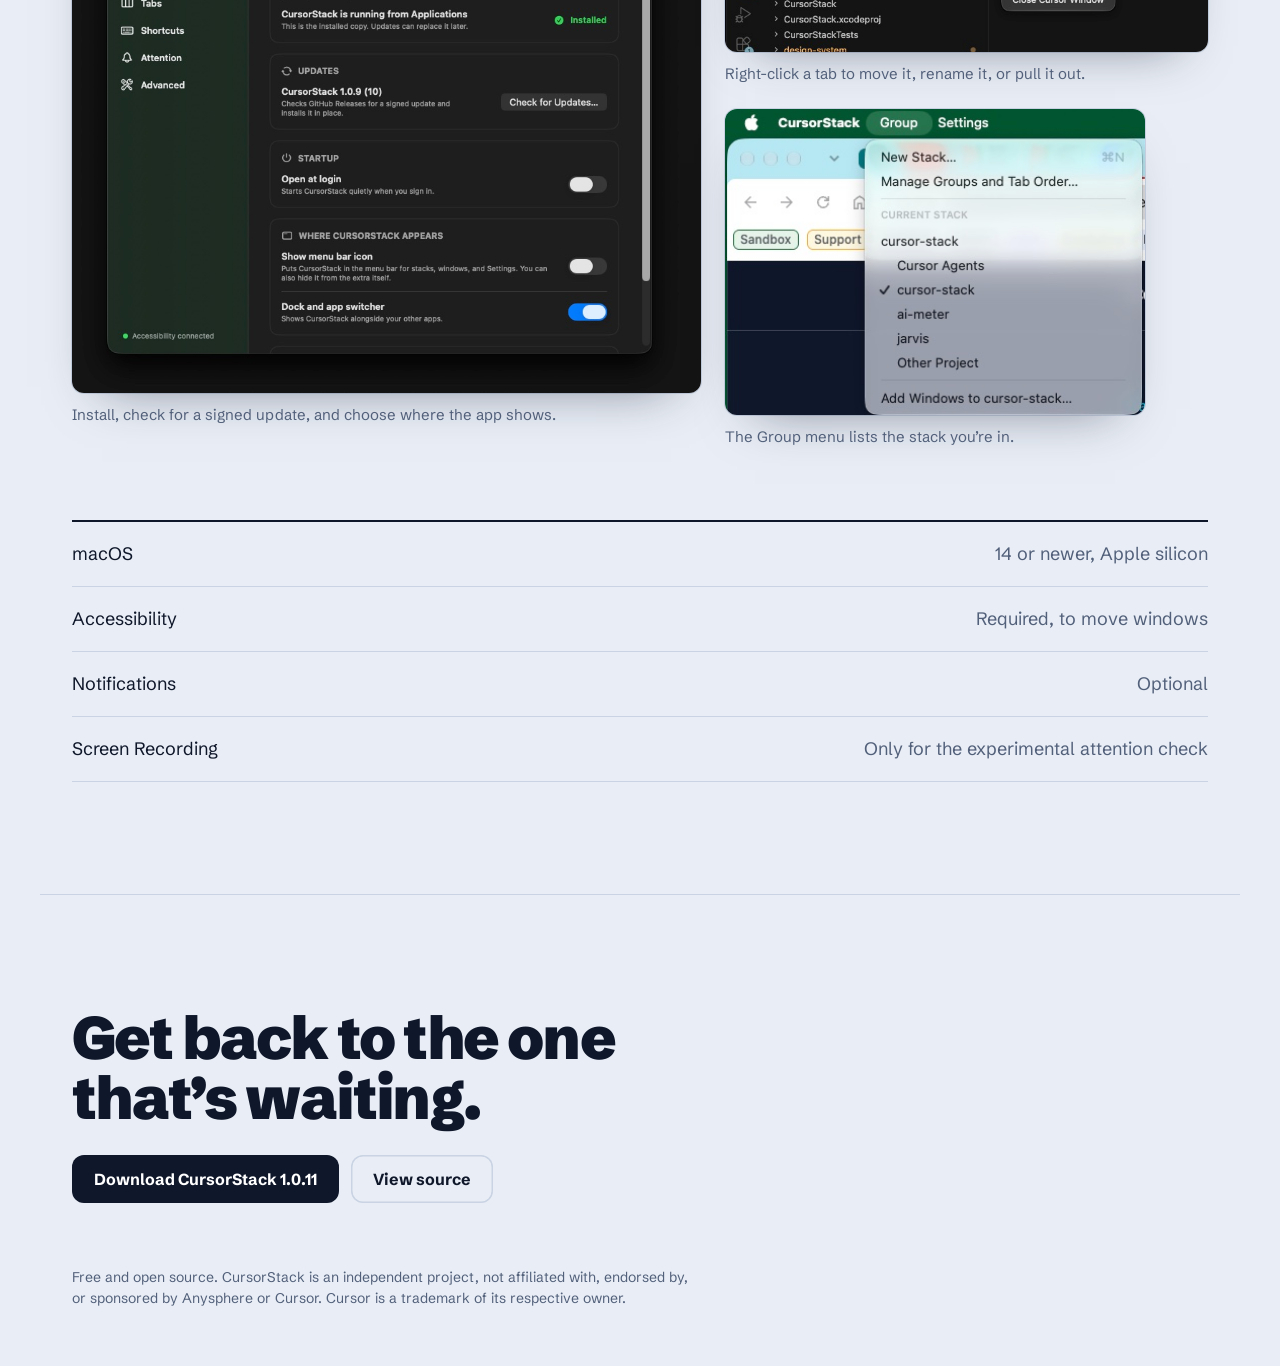
==== commit bcc6504d: "chore: bump CursorStack to 1.0.11" ====
--- a/docs/index.html
+++ b/docs/index.html
@@ -37,8 +37,8 @@
   "applicationCategory": "DeveloperApplication",
   "operatingSystem": "macOS 14 or later",
   "processorRequirements": "Apple silicon",
-  "softwareVersion": "1.0.10",
-  "downloadUrl": "https://github.com/JewhurstEngineering/cursor-stack/releases/latest/download/CursorStack-1.0.10.zip",
+  "softwareVersion": "1.0.11",
+  "downloadUrl": "https://github.com/JewhurstEngineering/cursor-stack/releases/latest/download/CursorStack-1.0.11.zip",
   "image": "https://cursorstack.app/images/og.png",
   "screenshot": "https://cursorstack.app/images/settings.jpg",
   "isAccessibleForFree": true,
@@ -189,7 +189,7 @@
 <header class="nav"><div class="wrap">
   <a class="word" href="#main">Cursor<span>Stack</span></a>
   <nav aria-label="On this page"><a href="#signals">Signals</a><a href="#edges">Any edge</a><a href="#keys">Shortcuts</a><a href="#privacy">Privacy</a></nav>
-  <a class="btn btn-ink" href="https://github.com/JewhurstEngineering/cursor-stack/releases/latest/download/CursorStack-1.0.10.zip">Download</a>
+  <a class="btn btn-ink" href="https://github.com/JewhurstEngineering/cursor-stack/releases/latest/download/CursorStack-1.0.11.zip">Download</a>
 </div></header>
 
 <main id="main">
@@ -205,7 +205,7 @@
         <div>
           <p>CursorStack lines up your Cursor windows and puts a tab strip on top. When an agent finishes or asks a question, its tab turns amber.</p>
           <div class="cta">
-            <a class="btn btn-ink" href="https://github.com/JewhurstEngineering/cursor-stack/releases/latest/download/CursorStack-1.0.10.zip">Download for Mac</a>
+            <a class="btn btn-ink" href="https://github.com/JewhurstEngineering/cursor-stack/releases/latest/download/CursorStack-1.0.11.zip">Download for Mac</a>
             <a class="btn btn-quiet" href="https://github.com/JewhurstEngineering/cursor-stack">View source</a>
           </div>
           <p class="try">Try it: click a tab with an amber dot.</p>
@@ -281,7 +281,7 @@
 <section class="wrap foot">
   <h2 class="big">Get back to the one that’s waiting.</h2>
   <div class="cta">
-    <a class="btn btn-ink" href="https://github.com/JewhurstEngineering/cursor-stack/releases/latest/download/CursorStack-1.0.10.zip">Download CursorStack 1.0.10</a>
+    <a class="btn btn-ink" href="https://github.com/JewhurstEngineering/cursor-stack/releases/latest/download/CursorStack-1.0.11.zip">Download CursorStack 1.0.11</a>
     <a class="btn btn-quiet" href="https://github.com/JewhurstEngineering/cursor-stack">View source</a>
   </div>
 </section>
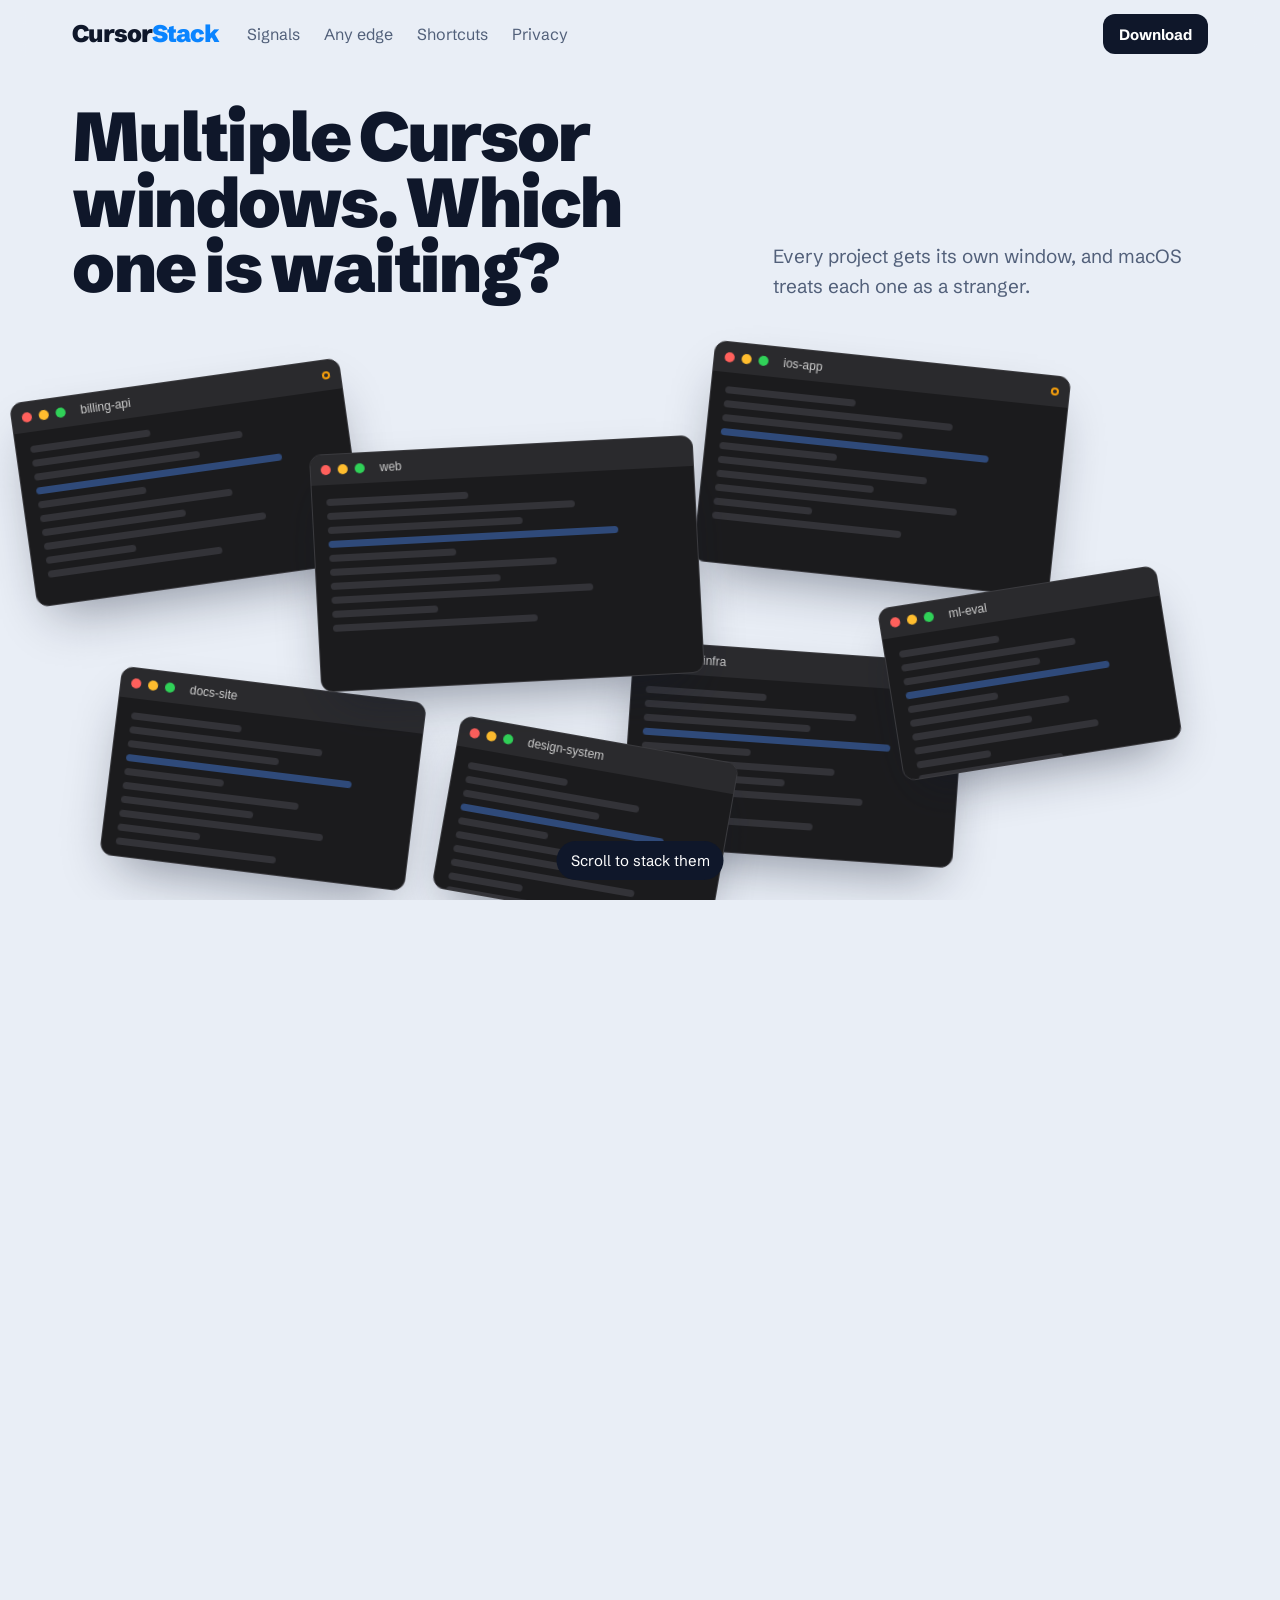
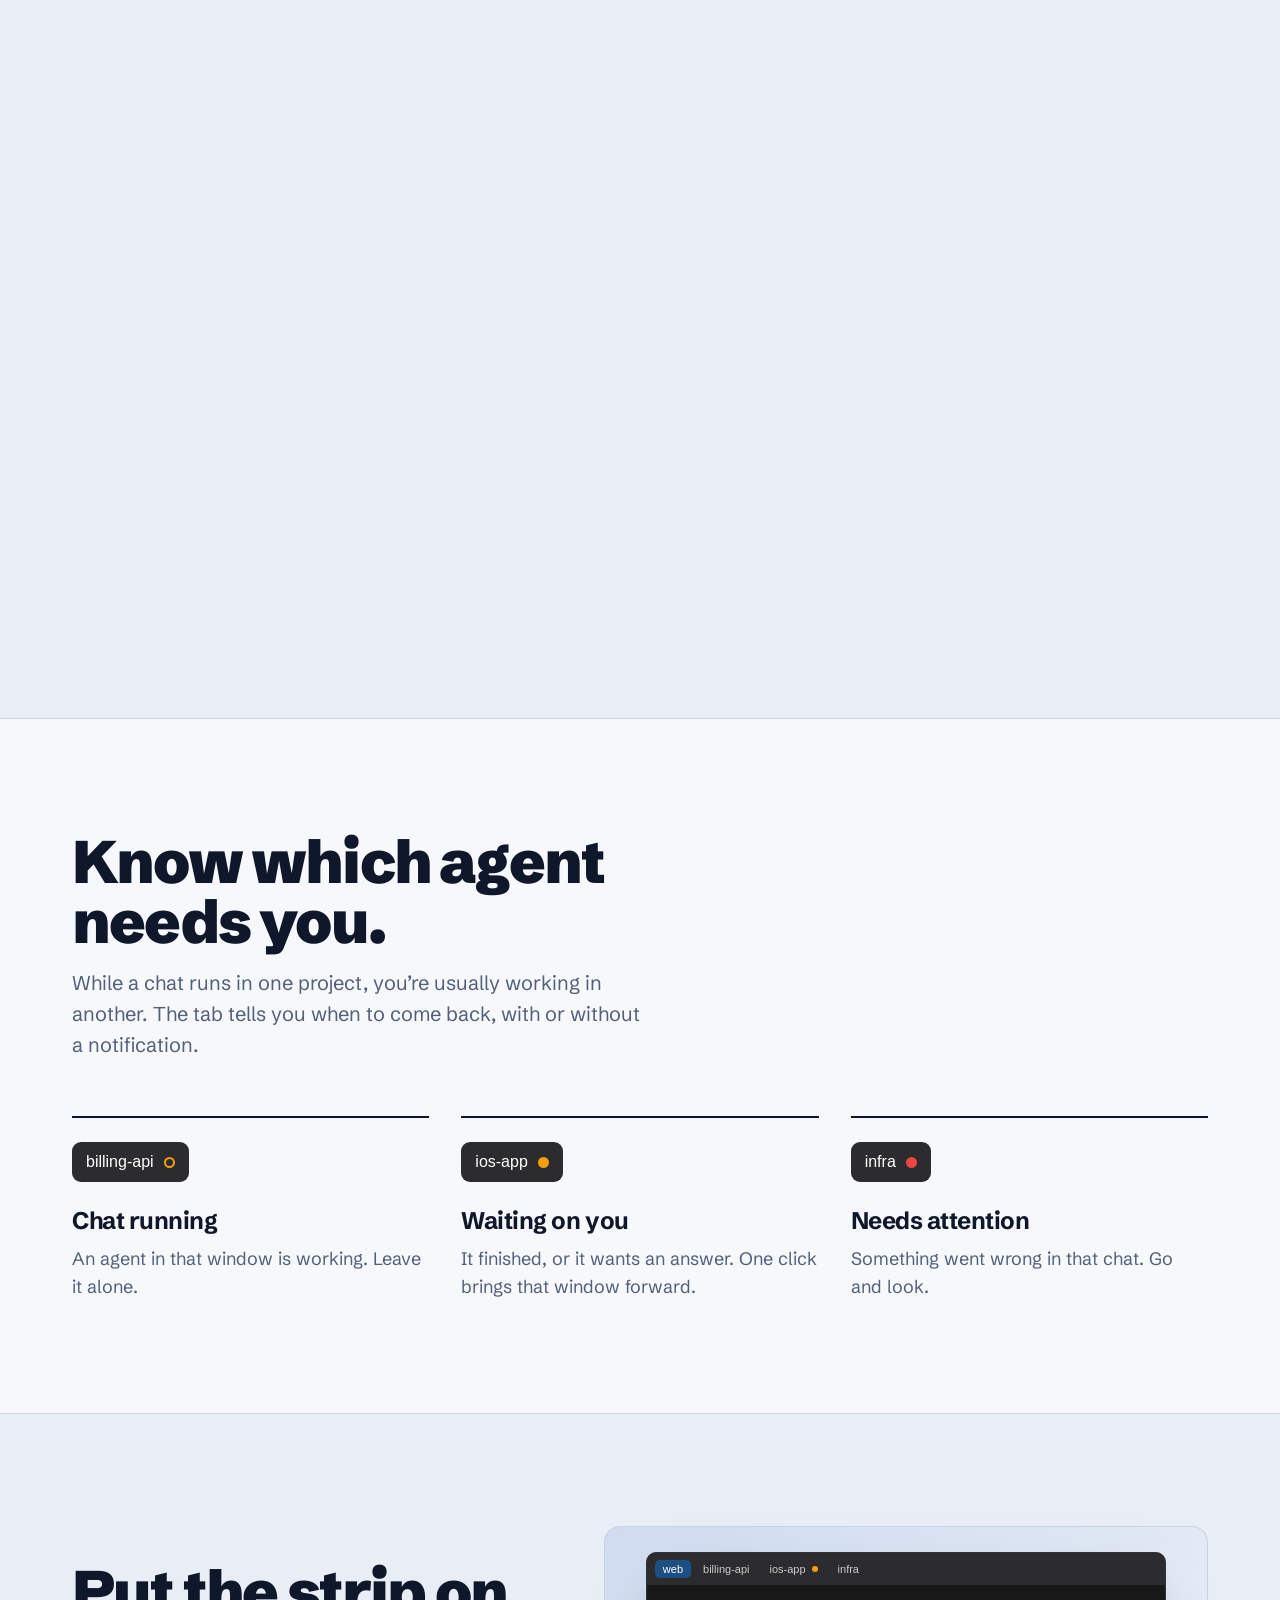
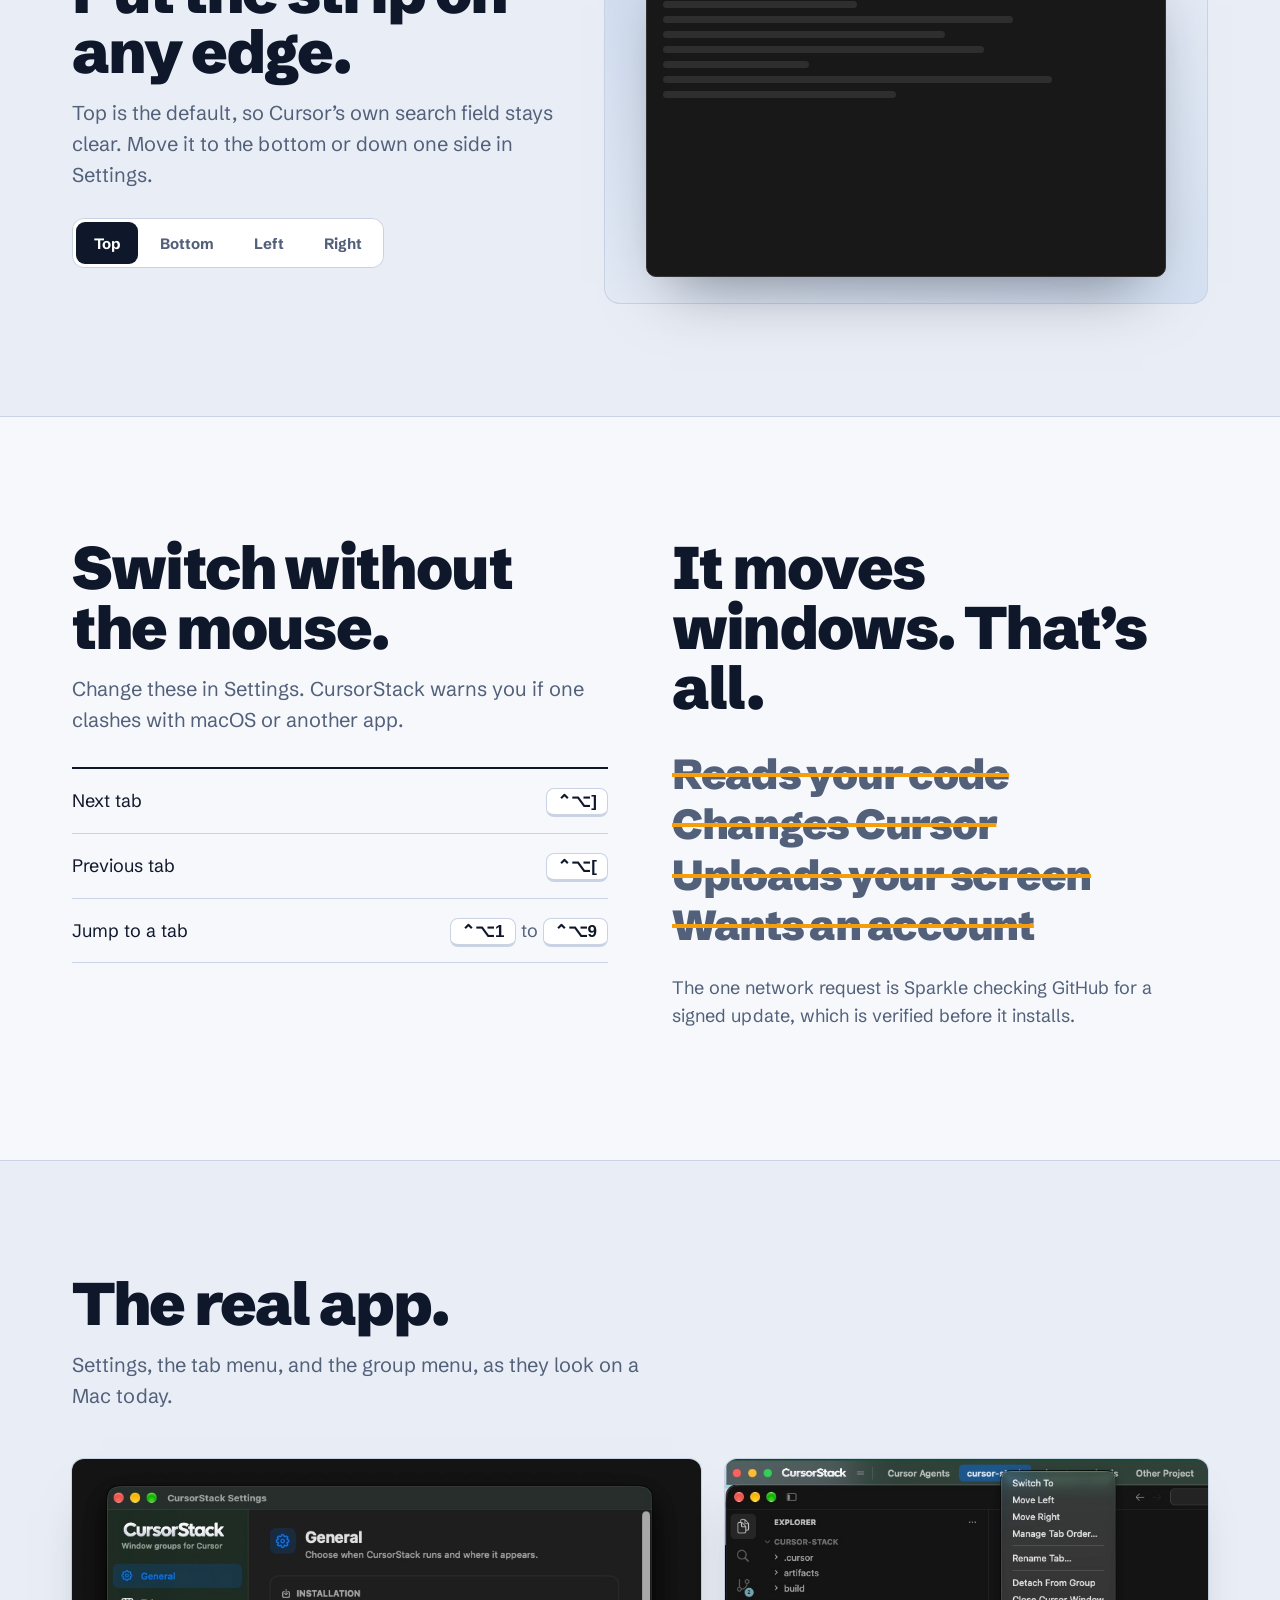
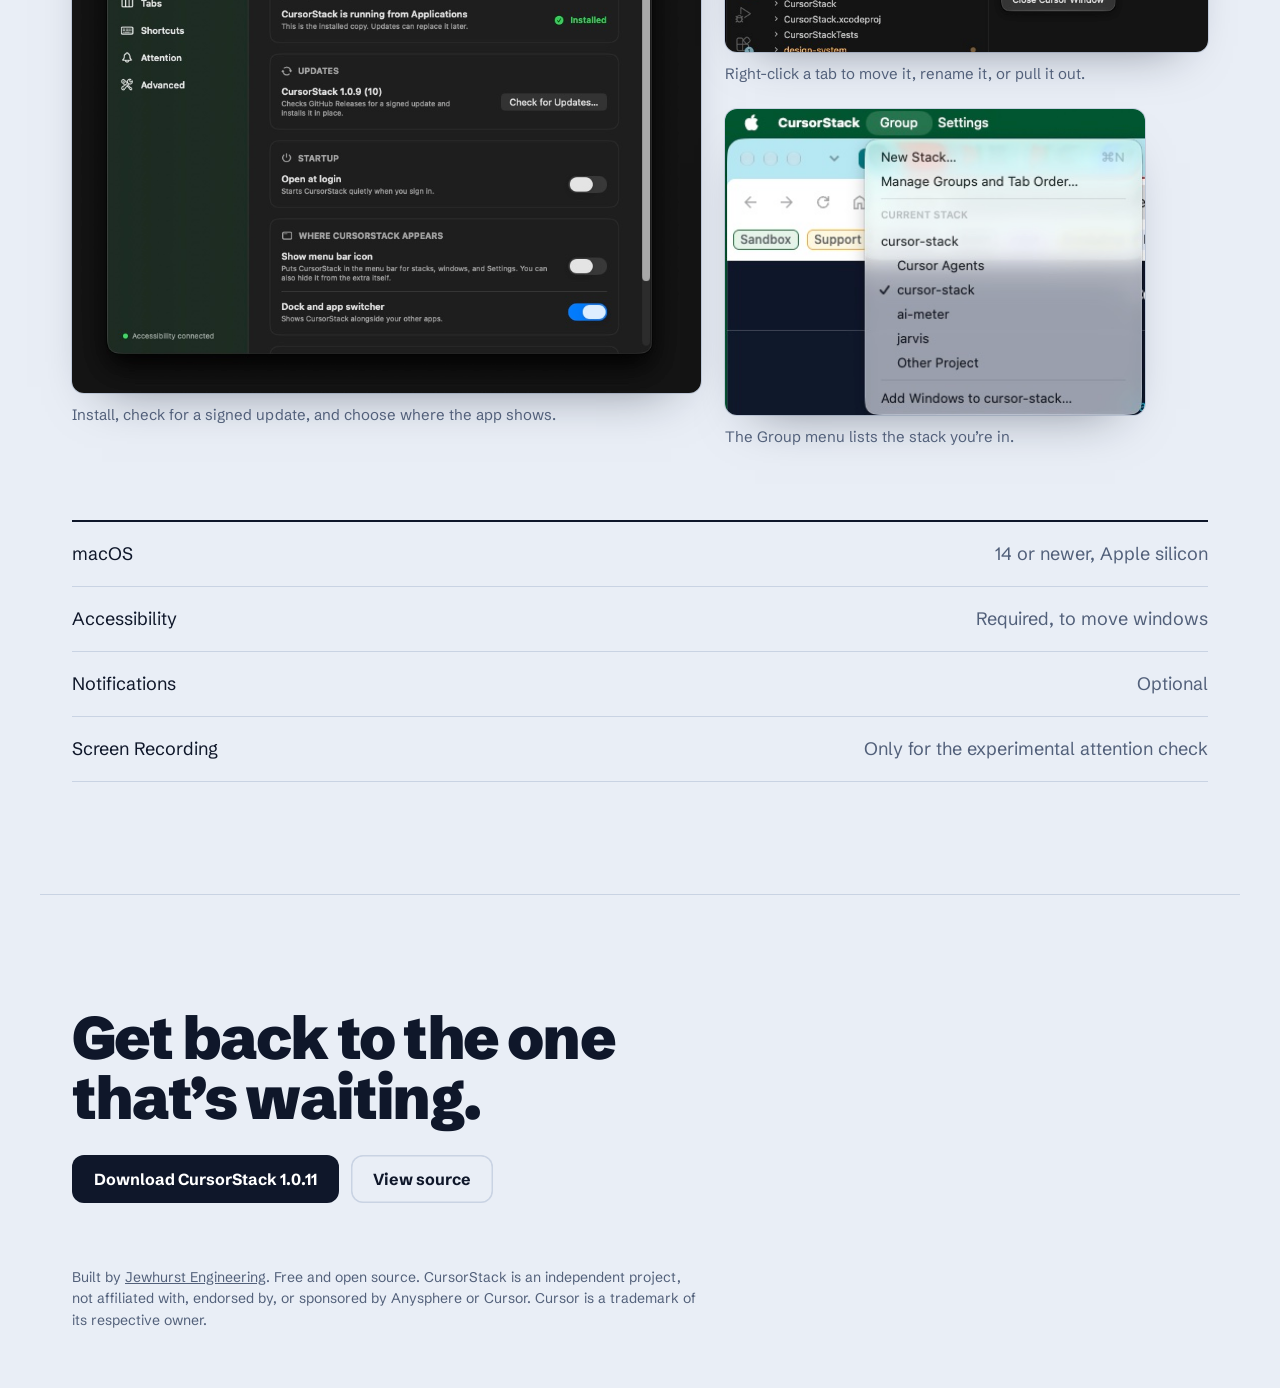
==== commit 487ba3a6: "chore: credit CursorStack to Jewhurst Engineering JamesWare is retired. The product name stays Curso" ====
--- a/docs/index.html
+++ b/docs/index.html
@@ -44,7 +44,7 @@
   "isAccessibleForFree": true,
   "license": "https://opensource.org/licenses/MIT",
   "offers": { "@type": "Offer", "price": "0", "priceCurrency": "USD" },
-  "author": { "@type": "Person", "name": "James Jewhurst" },
+  "author": { "@type": "Organization", "name": "Jewhurst Engineering", "url": "https://github.com/JewhurstEngineering" },
   "sameAs": ["https://github.com/JewhurstEngineering/cursor-stack"]
 }
 </script>
@@ -180,6 +180,7 @@
   .foot .cta { display: flex; flex-wrap: wrap; gap: 12px; margin-top: 28px; }
   .legal { padding-bottom: 56px; }
   .legal small { display: block; color: var(--slate); font-size: 14px; max-width: 70ch; }
+  .legal a { color: inherit; }
 
   @media (prefers-reduced-motion: reduce) { *, *::before, *::after { animation: none !important; transition: none !important; } }
 </style>
@@ -288,7 +289,7 @@
 </main>
 
 <footer class="wrap legal">
-  <small>Free and open source. CursorStack is an independent project, not affiliated with, endorsed by, or sponsored by Anysphere or Cursor. Cursor is a trademark of its respective owner.</small>
+  <small>Built by <a href="https://github.com/JewhurstEngineering">Jewhurst Engineering</a>. Free and open source. CursorStack is an independent project, not affiliated with, endorsed by, or sponsored by Anysphere or Cursor. Cursor is a trademark of its respective owner.</small>
 </footer>
 
 <script src="assets/demo.js"></script>
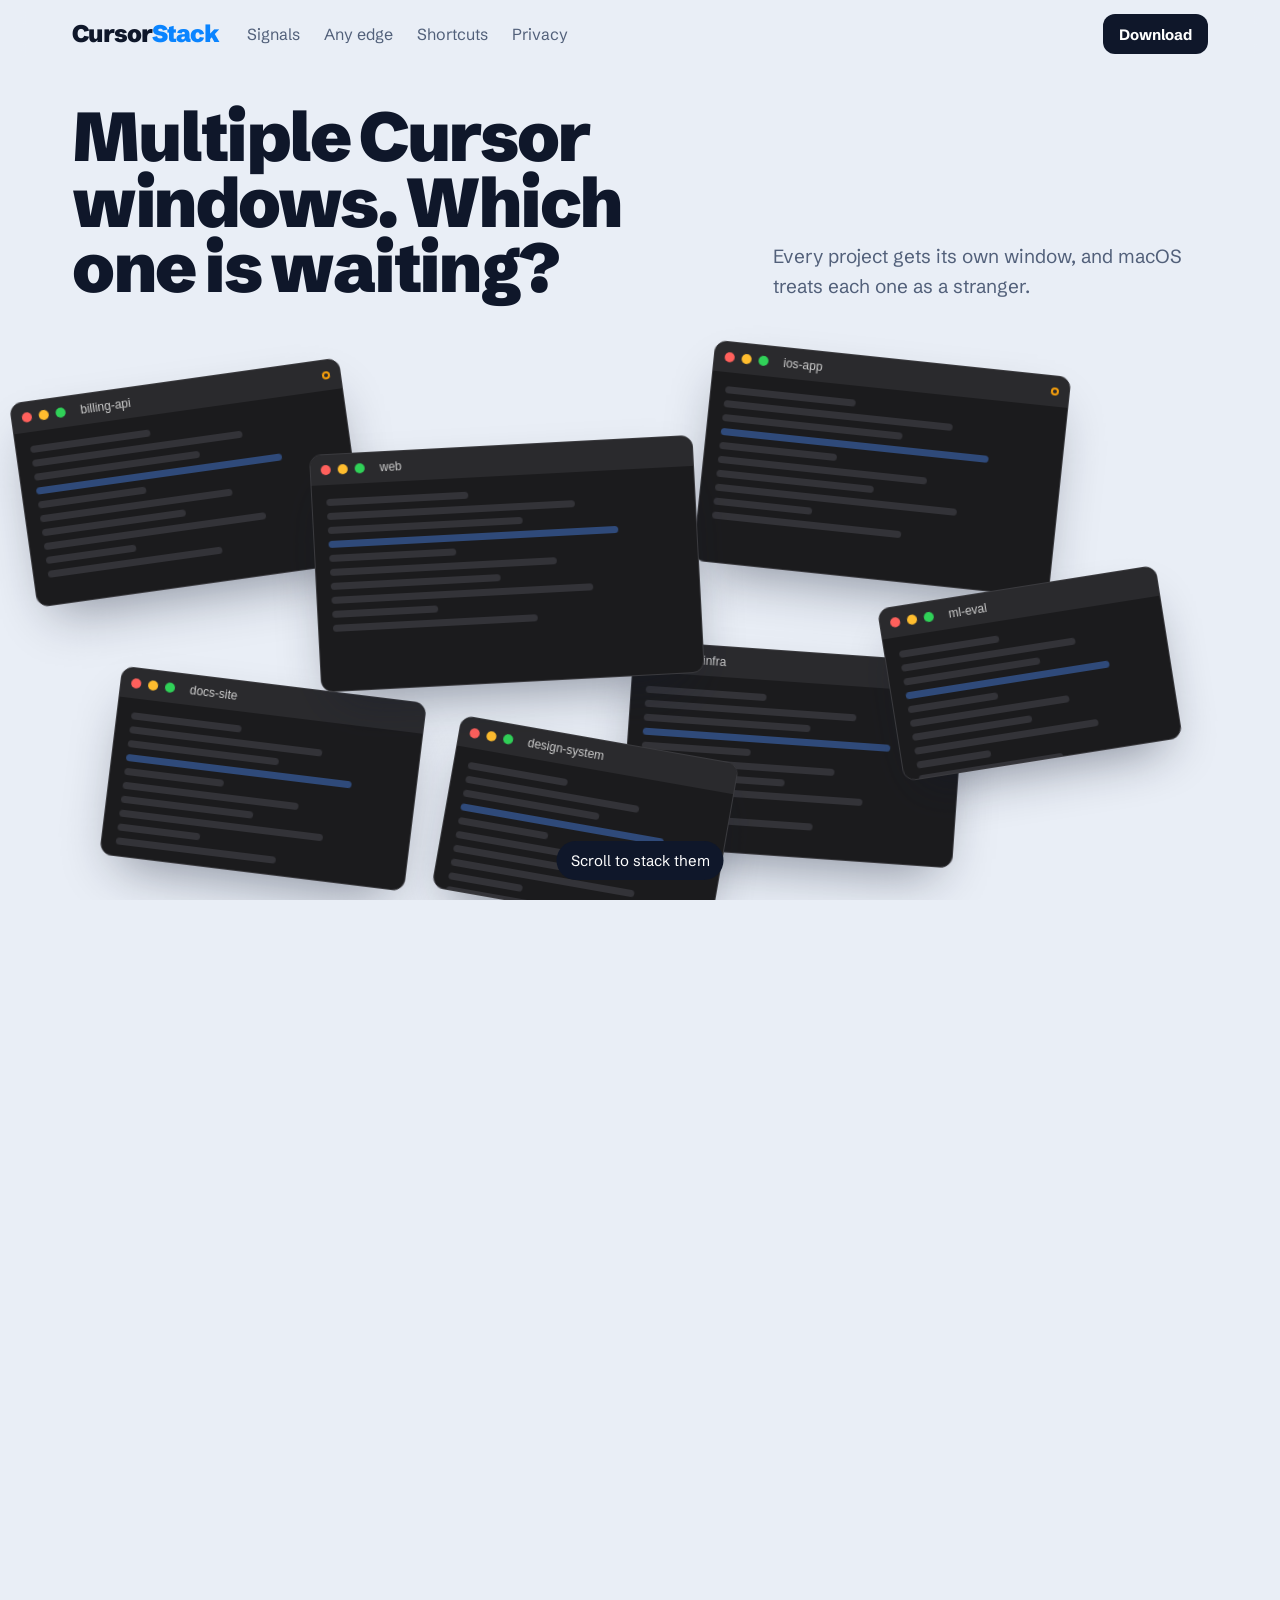
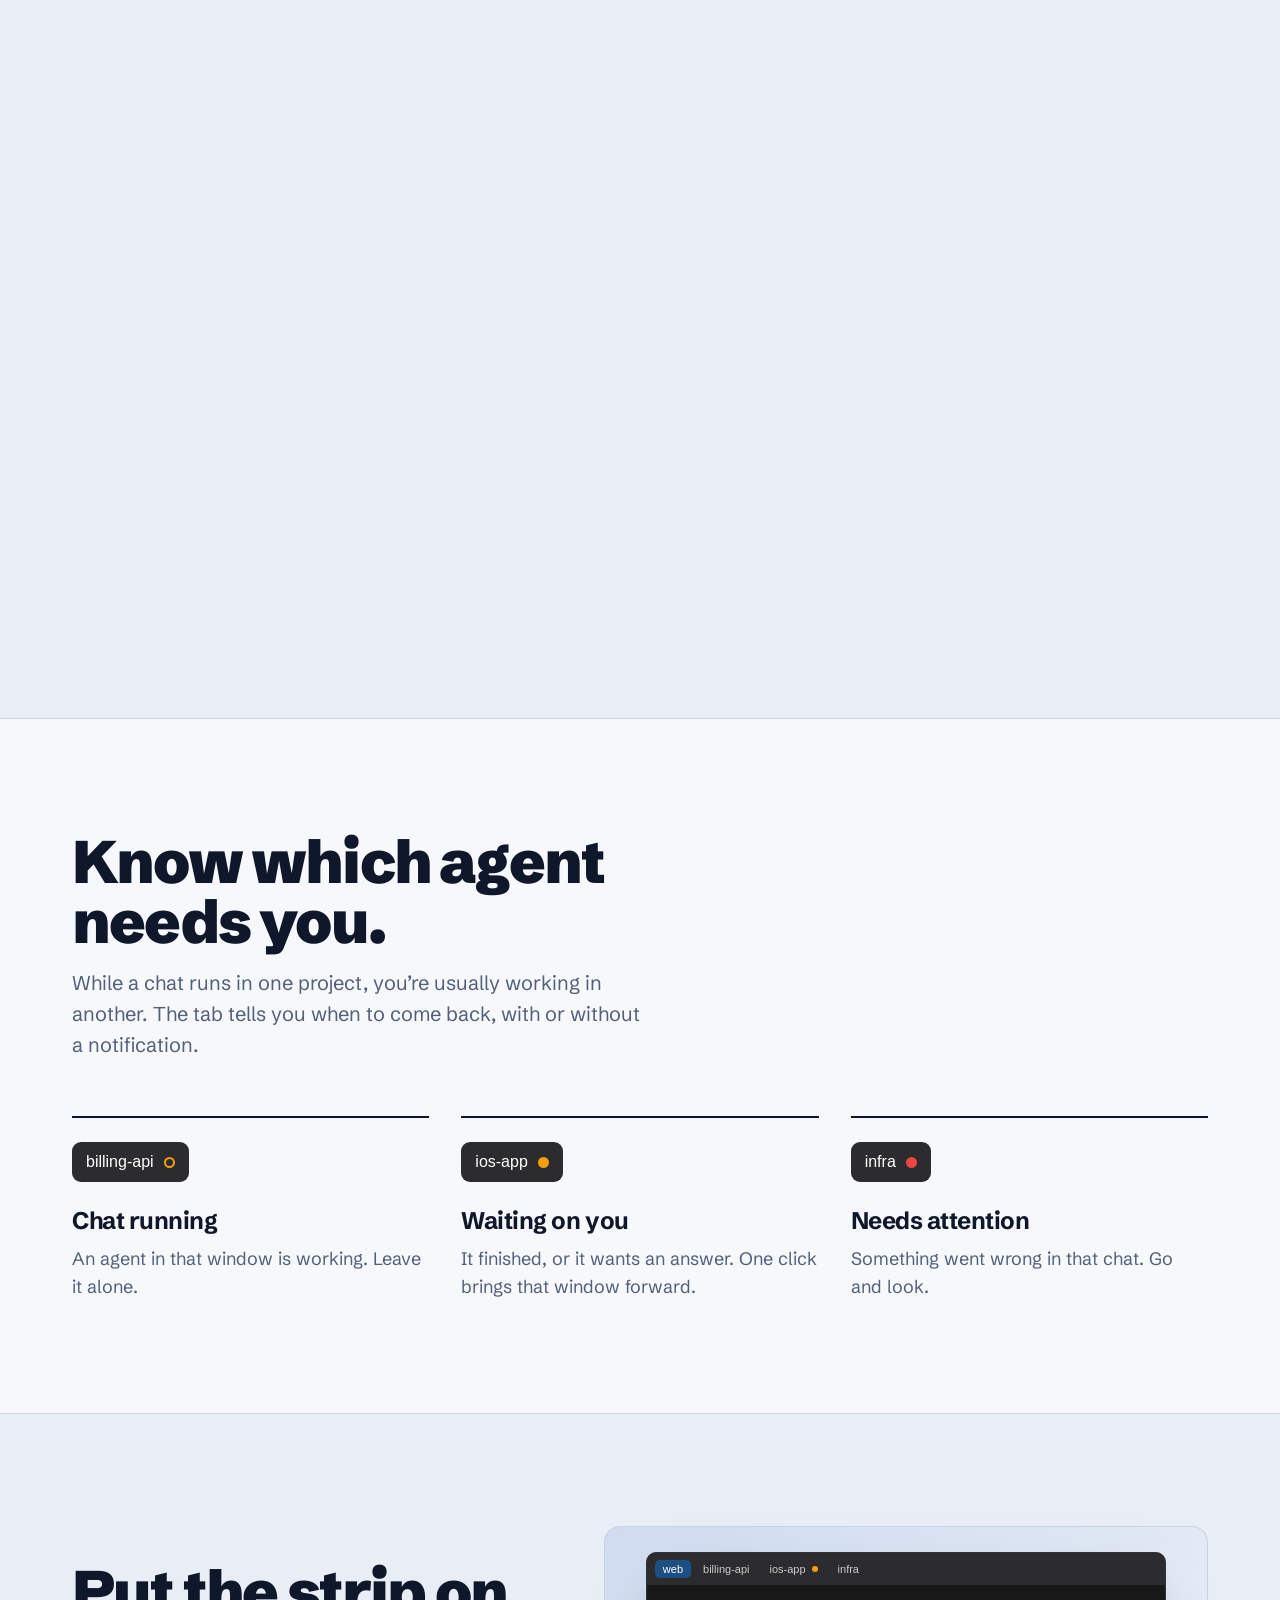
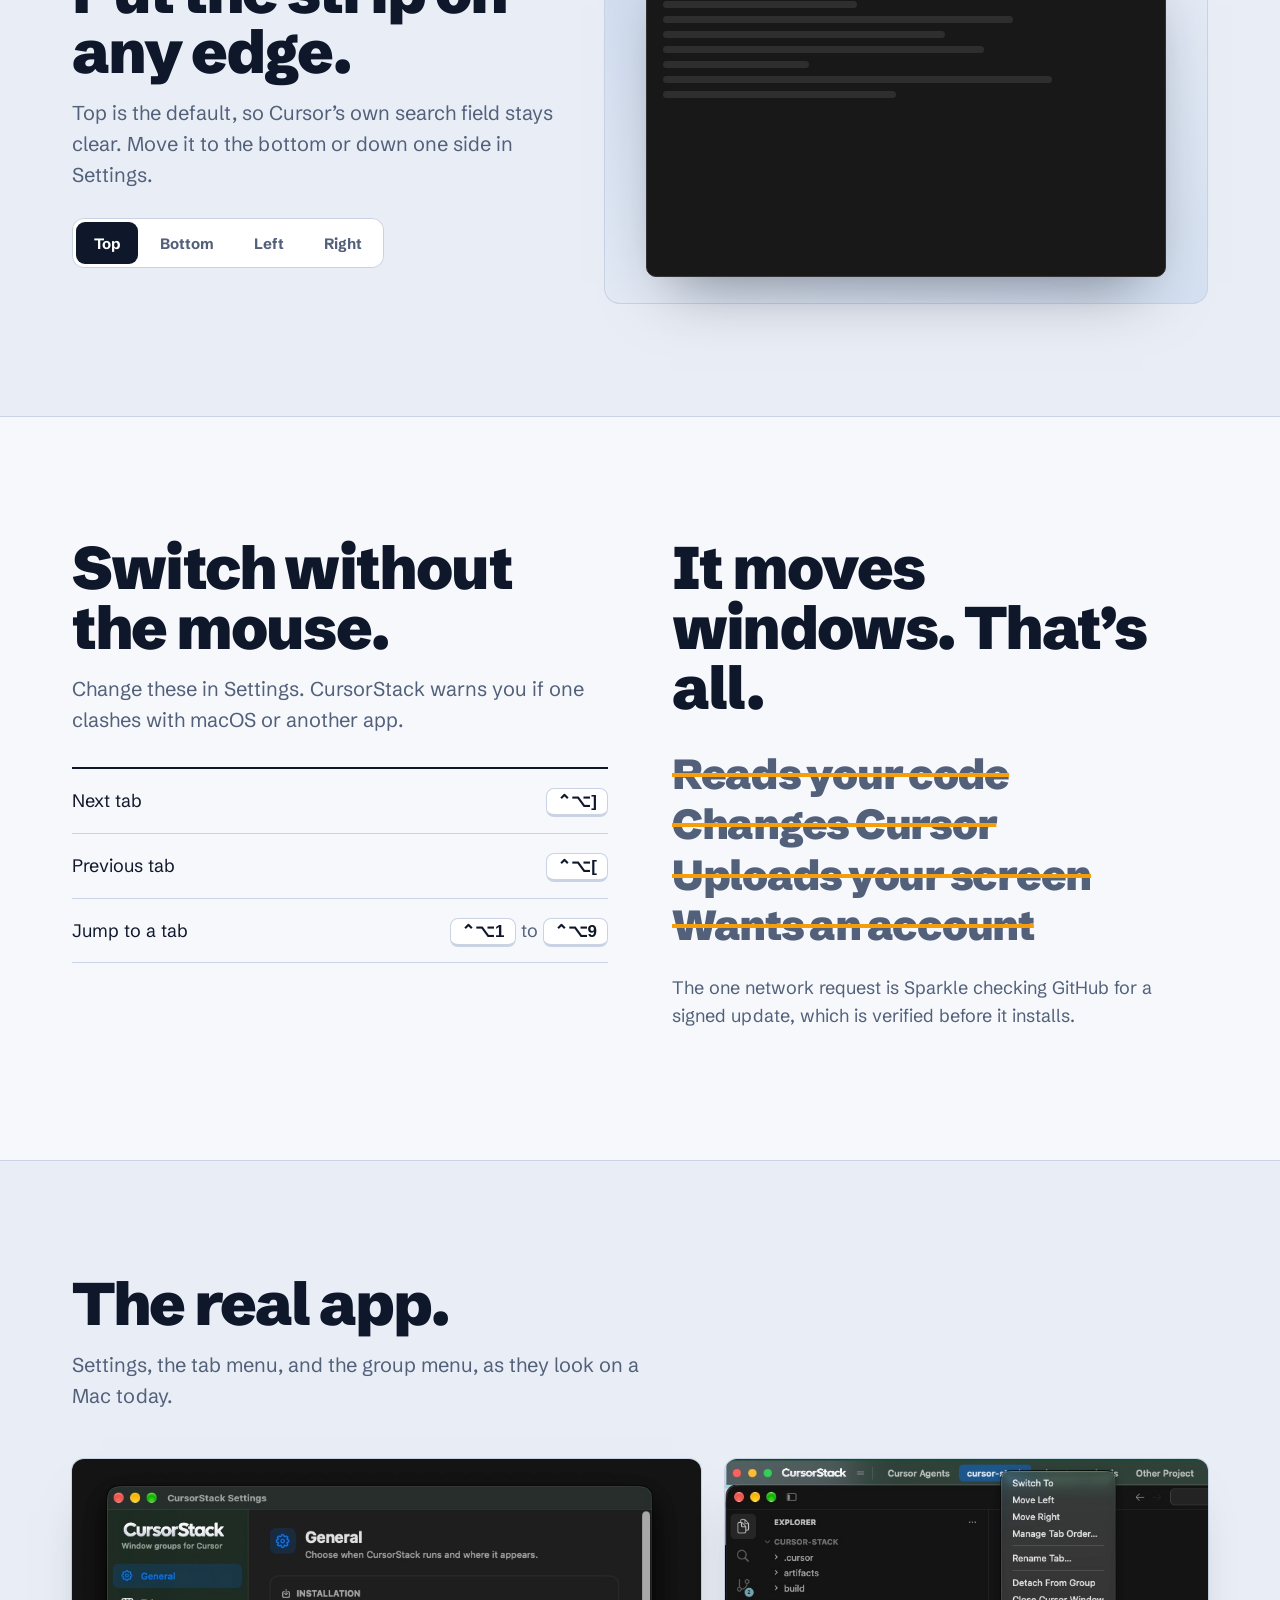
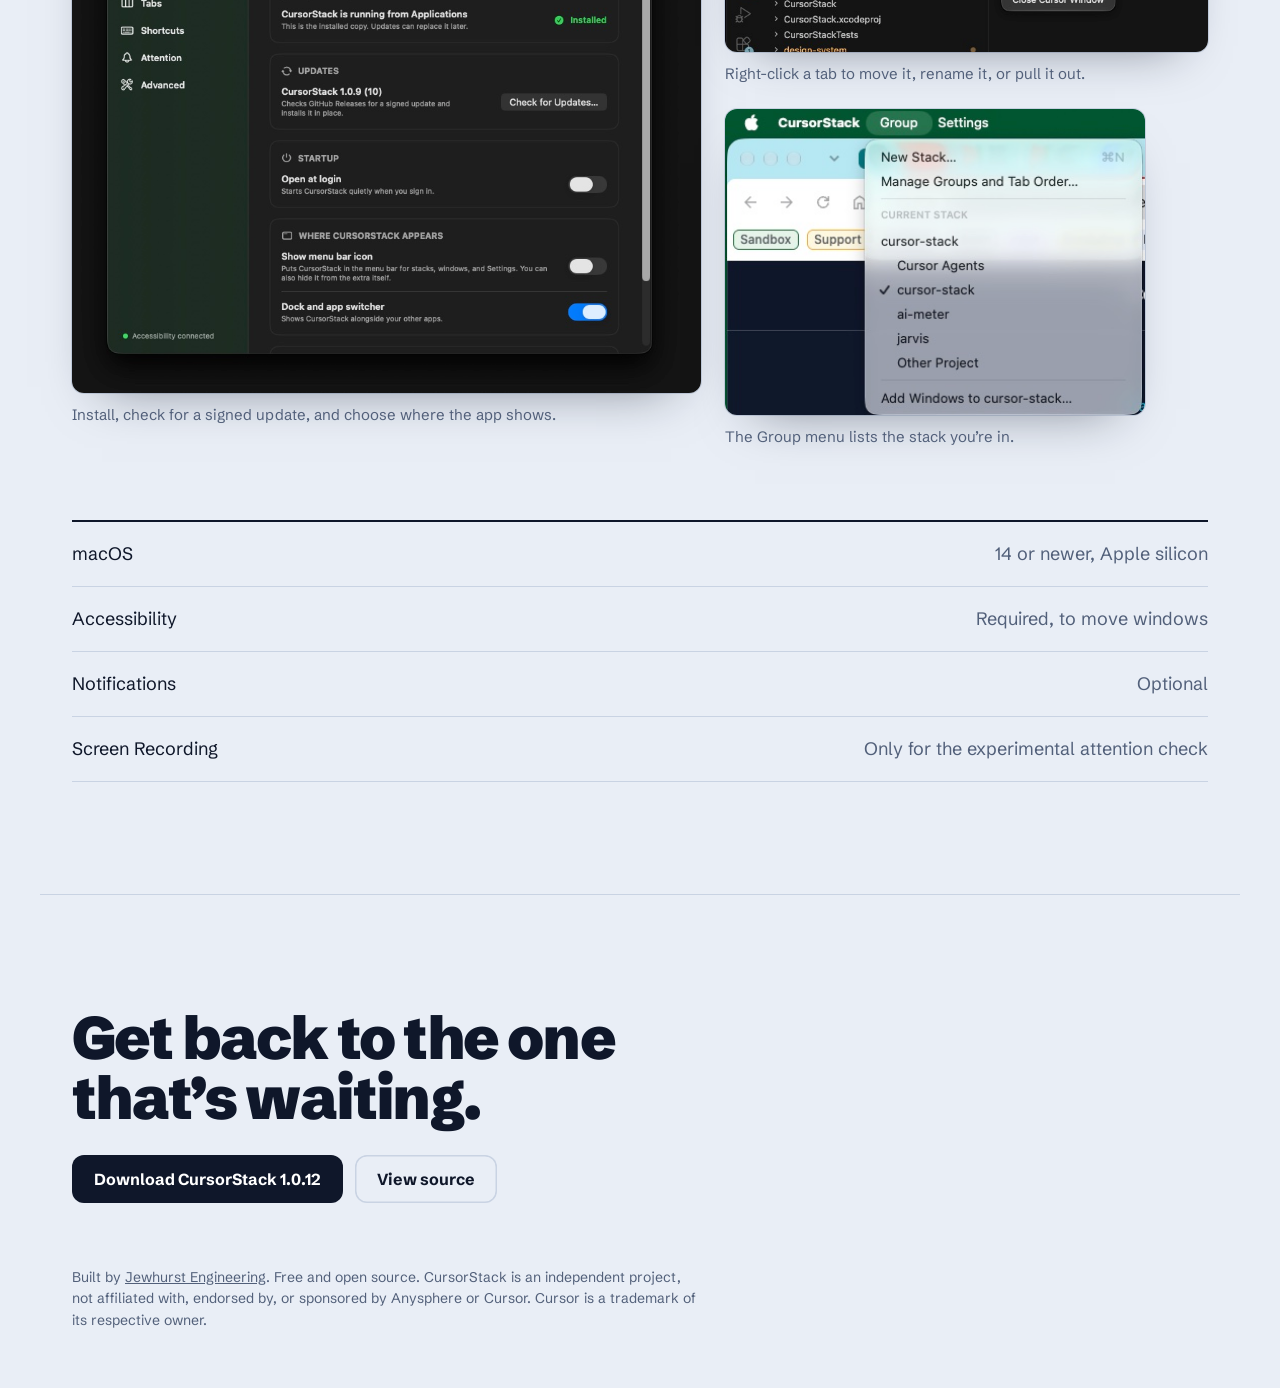
==== commit b0565bf6: "chore: bump CursorStack to 1.0.12" ====
--- a/docs/index.html
+++ b/docs/index.html
@@ -37,8 +37,8 @@
   "applicationCategory": "DeveloperApplication",
   "operatingSystem": "macOS 14 or later",
   "processorRequirements": "Apple silicon",
-  "softwareVersion": "1.0.11",
-  "downloadUrl": "https://github.com/JewhurstEngineering/cursor-stack/releases/latest/download/CursorStack-1.0.11.zip",
+  "softwareVersion": "1.0.12",
+  "downloadUrl": "https://github.com/JewhurstEngineering/cursor-stack/releases/latest/download/CursorStack-1.0.12.zip",
   "image": "https://cursorstack.app/images/og.png",
   "screenshot": "https://cursorstack.app/images/settings.jpg",
   "isAccessibleForFree": true,
@@ -190,7 +190,7 @@
 <header class="nav"><div class="wrap">
   <a class="word" href="#main">Cursor<span>Stack</span></a>
   <nav aria-label="On this page"><a href="#signals">Signals</a><a href="#edges">Any edge</a><a href="#keys">Shortcuts</a><a href="#privacy">Privacy</a></nav>
-  <a class="btn btn-ink" href="https://github.com/JewhurstEngineering/cursor-stack/releases/latest/download/CursorStack-1.0.11.zip">Download</a>
+  <a class="btn btn-ink" href="https://github.com/JewhurstEngineering/cursor-stack/releases/latest/download/CursorStack-1.0.12.zip">Download</a>
 </div></header>
 
 <main id="main">
@@ -206,7 +206,7 @@
         <div>
           <p>CursorStack lines up your Cursor windows and puts a tab strip on top. When an agent finishes or asks a question, its tab turns amber.</p>
           <div class="cta">
-            <a class="btn btn-ink" href="https://github.com/JewhurstEngineering/cursor-stack/releases/latest/download/CursorStack-1.0.11.zip">Download for Mac</a>
+            <a class="btn btn-ink" href="https://github.com/JewhurstEngineering/cursor-stack/releases/latest/download/CursorStack-1.0.12.zip">Download for Mac</a>
             <a class="btn btn-quiet" href="https://github.com/JewhurstEngineering/cursor-stack">View source</a>
           </div>
           <p class="try">Try it: click a tab with an amber dot.</p>
@@ -282,7 +282,7 @@
 <section class="wrap foot">
   <h2 class="big">Get back to the one that’s waiting.</h2>
   <div class="cta">
-    <a class="btn btn-ink" href="https://github.com/JewhurstEngineering/cursor-stack/releases/latest/download/CursorStack-1.0.11.zip">Download CursorStack 1.0.11</a>
+    <a class="btn btn-ink" href="https://github.com/JewhurstEngineering/cursor-stack/releases/latest/download/CursorStack-1.0.12.zip">Download CursorStack 1.0.12</a>
     <a class="btn btn-quiet" href="https://github.com/JewhurstEngineering/cursor-stack">View source</a>
   </div>
 </section>
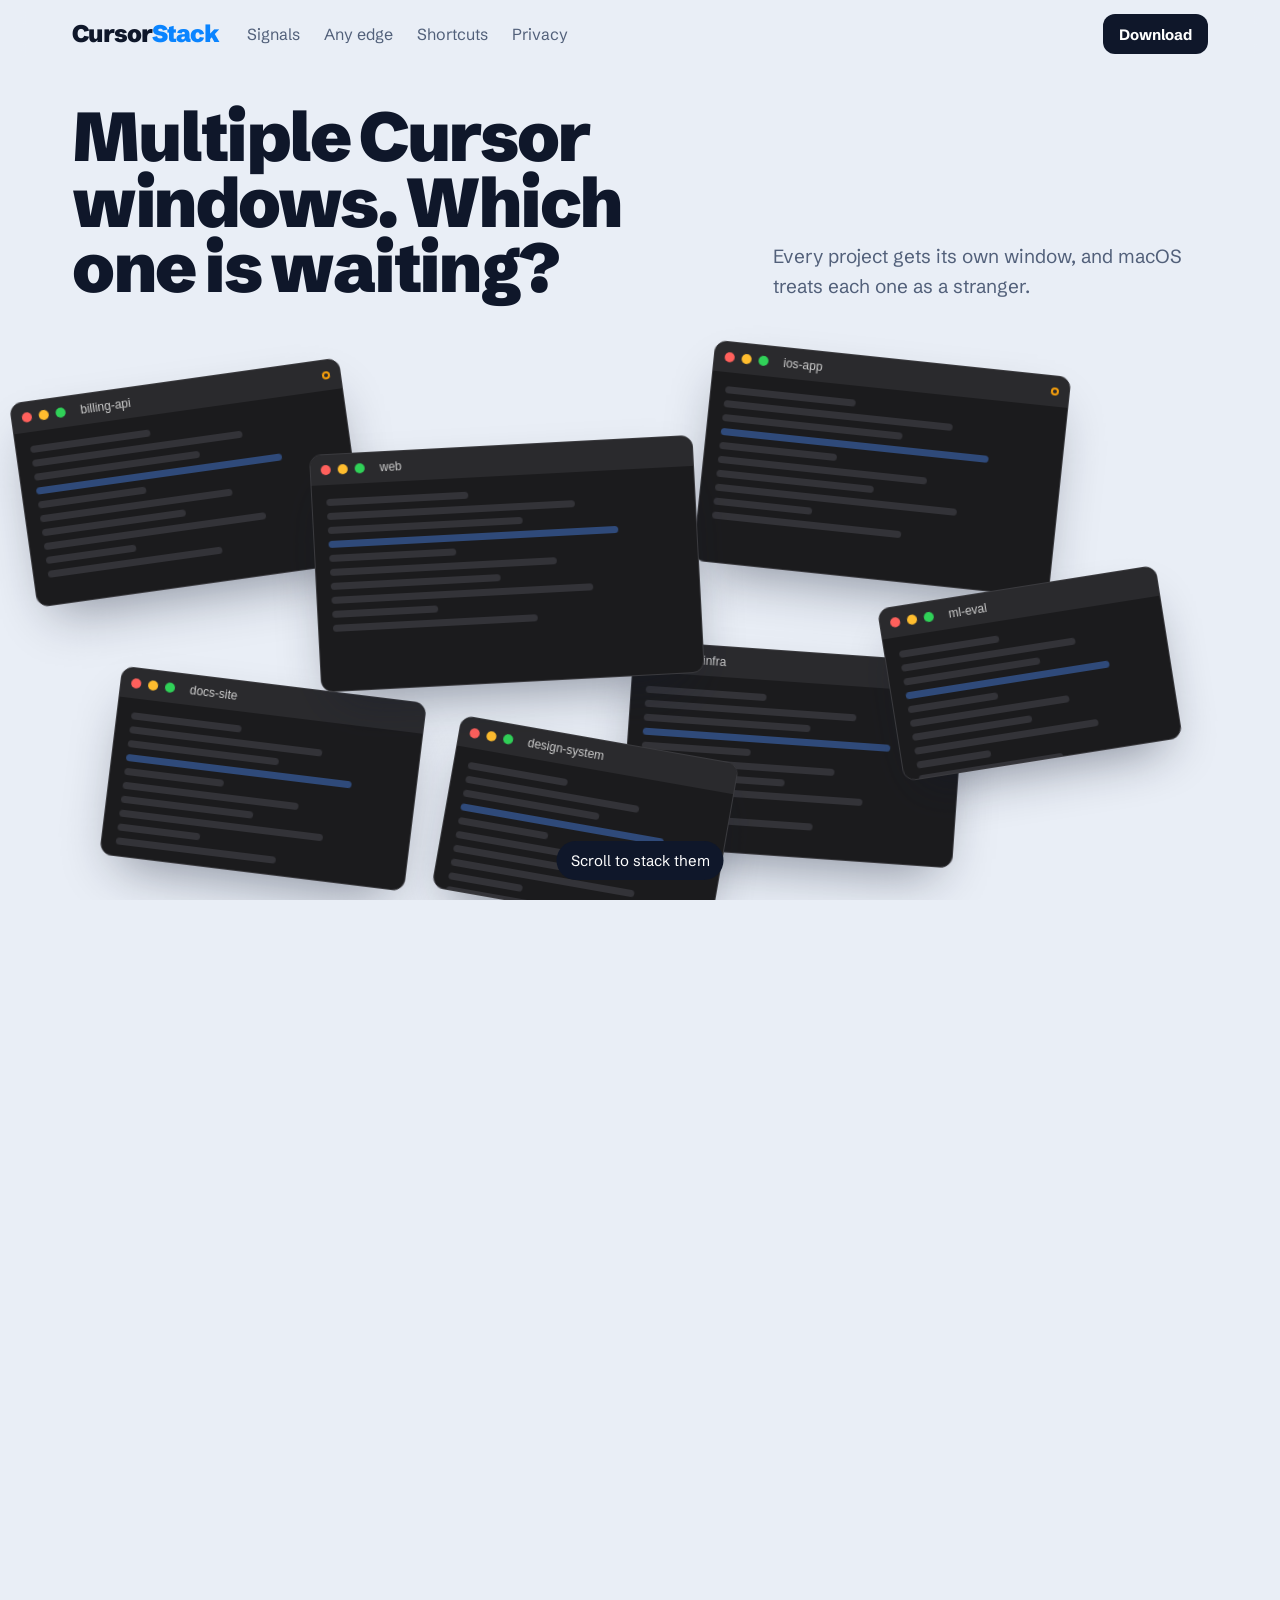
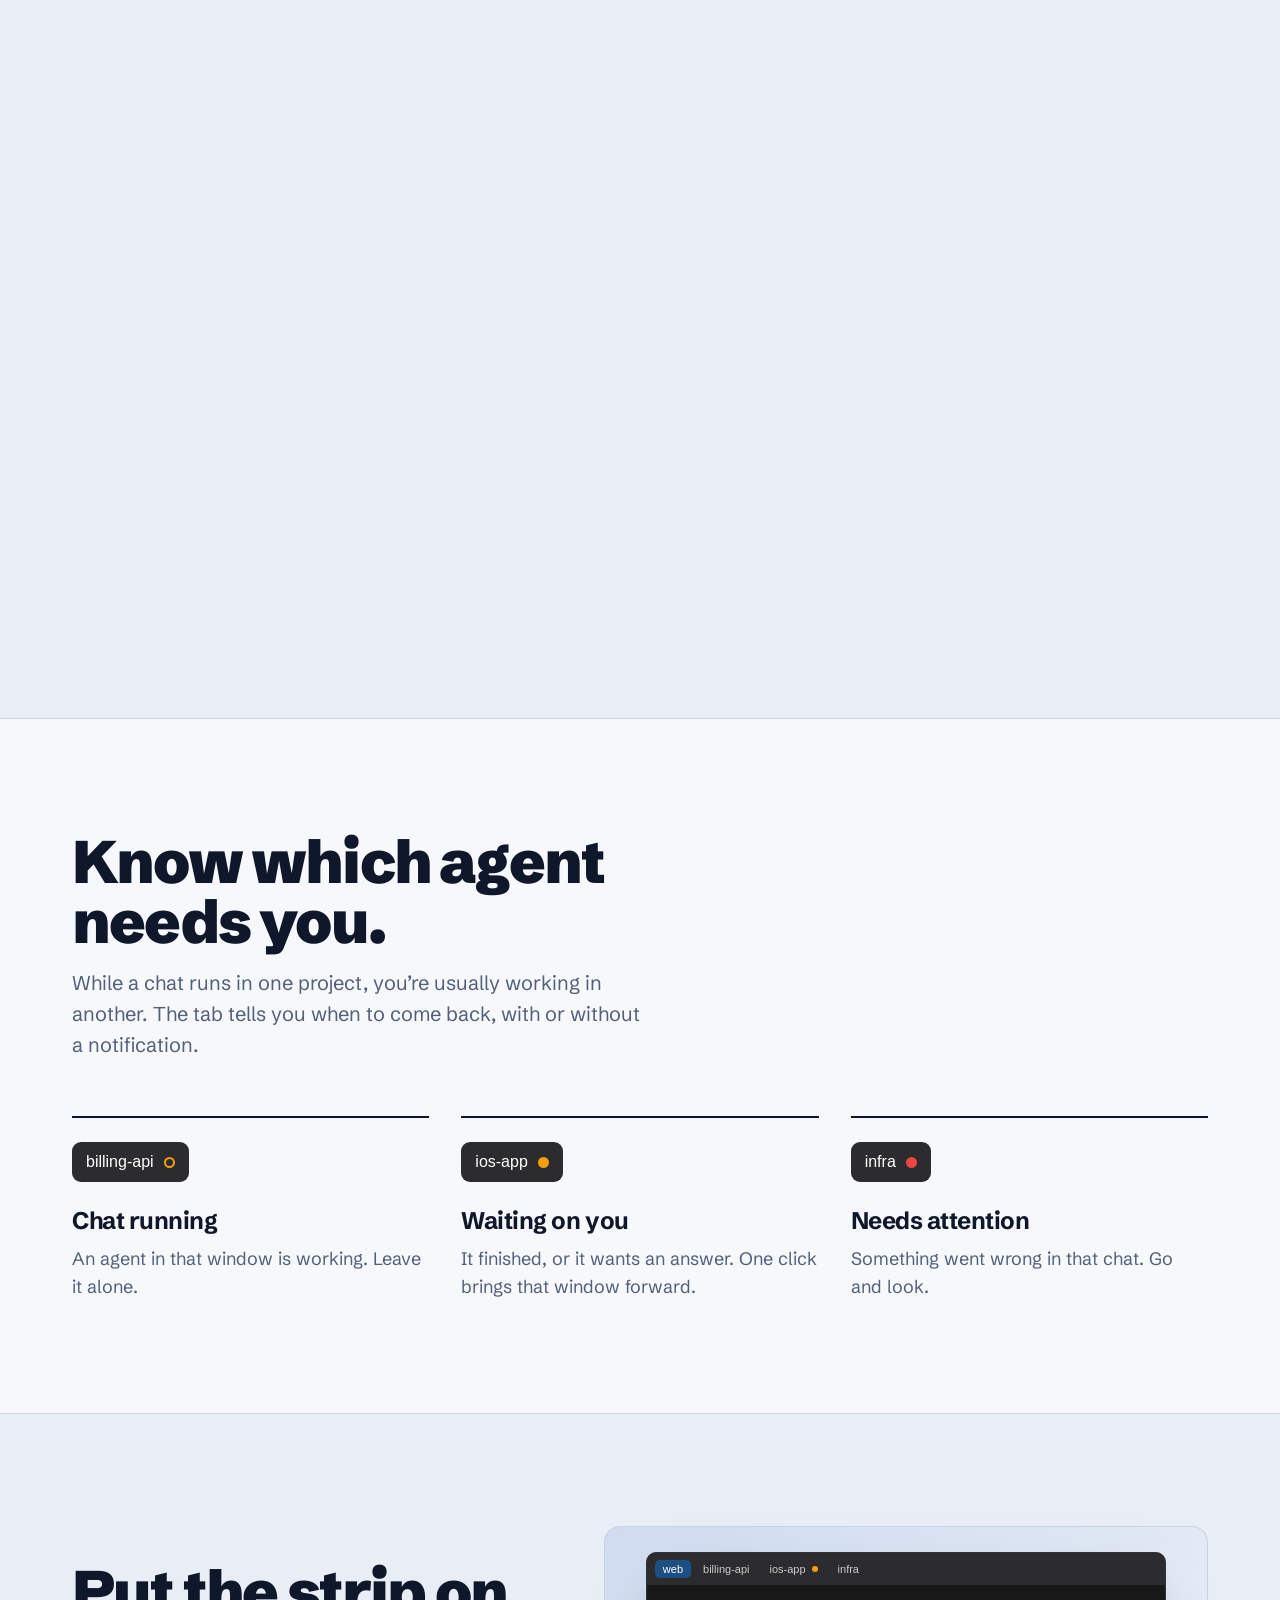
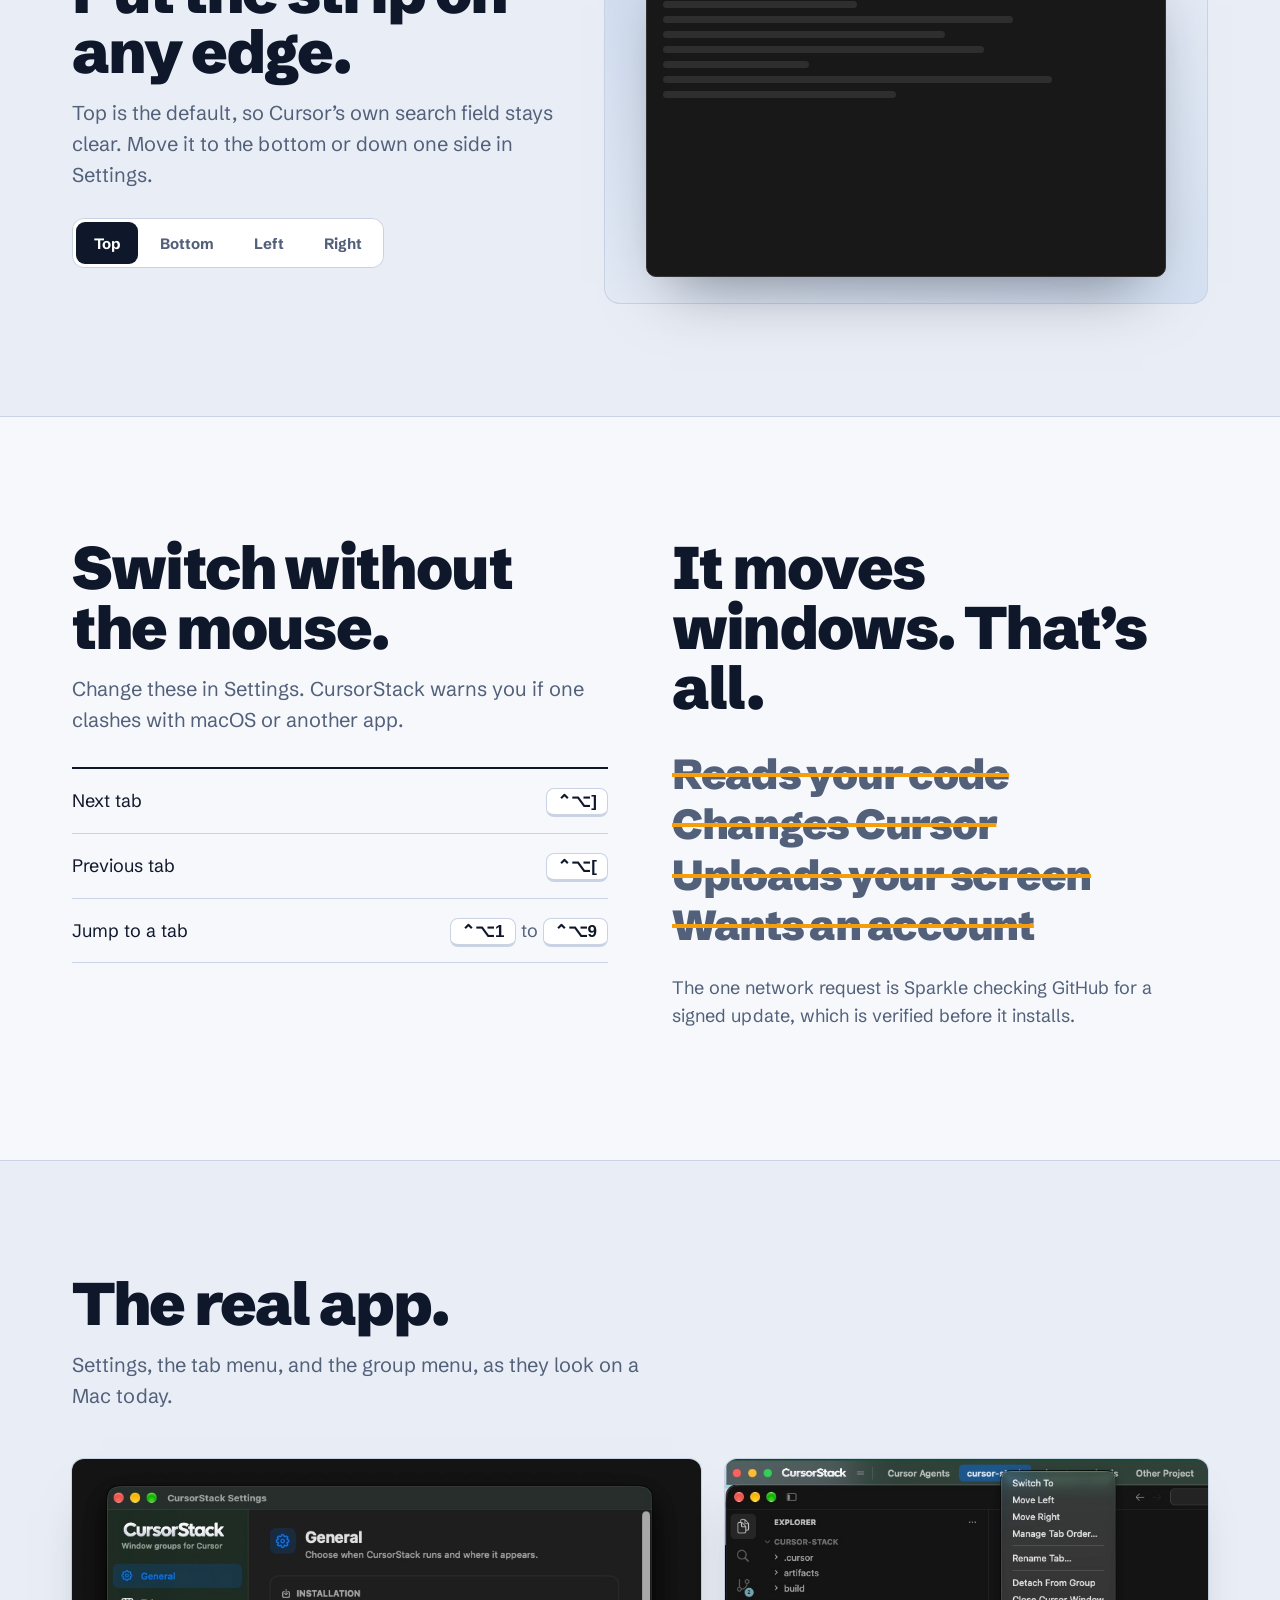
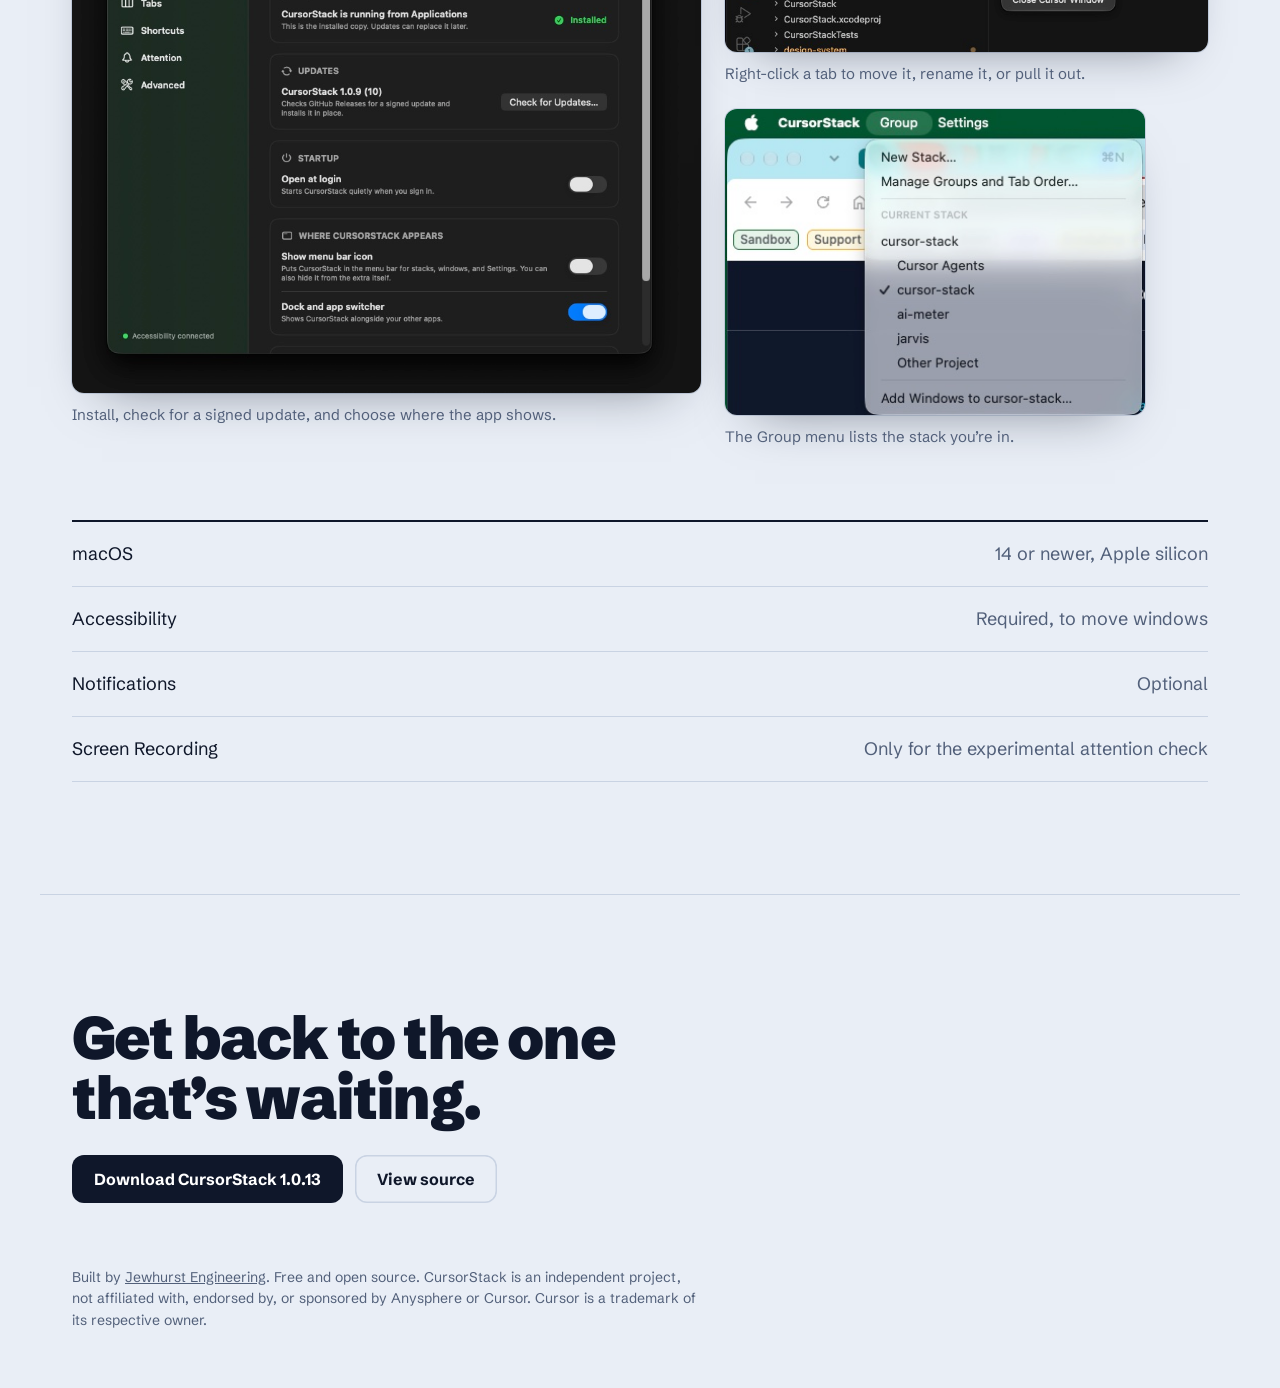
==== commit 16250e64: "chore: bump CursorStack to 1.0.13" ====
--- a/docs/index.html
+++ b/docs/index.html
@@ -37,8 +37,8 @@
   "applicationCategory": "DeveloperApplication",
   "operatingSystem": "macOS 14 or later",
   "processorRequirements": "Apple silicon",
-  "softwareVersion": "1.0.12",
-  "downloadUrl": "https://github.com/JewhurstEngineering/cursor-stack/releases/latest/download/CursorStack-1.0.12.zip",
+  "softwareVersion": "1.0.13",
+  "downloadUrl": "https://github.com/JewhurstEngineering/cursor-stack/releases/latest/download/CursorStack-1.0.13.zip",
   "image": "https://cursorstack.app/images/og.png",
   "screenshot": "https://cursorstack.app/images/settings.jpg",
   "isAccessibleForFree": true,
@@ -190,7 +190,7 @@
 <header class="nav"><div class="wrap">
   <a class="word" href="#main">Cursor<span>Stack</span></a>
   <nav aria-label="On this page"><a href="#signals">Signals</a><a href="#edges">Any edge</a><a href="#keys">Shortcuts</a><a href="#privacy">Privacy</a></nav>
-  <a class="btn btn-ink" href="https://github.com/JewhurstEngineering/cursor-stack/releases/latest/download/CursorStack-1.0.12.zip">Download</a>
+  <a class="btn btn-ink" href="https://github.com/JewhurstEngineering/cursor-stack/releases/latest/download/CursorStack-1.0.13.zip">Download</a>
 </div></header>
 
 <main id="main">
@@ -206,7 +206,7 @@
         <div>
           <p>CursorStack lines up your Cursor windows and puts a tab strip on top. When an agent finishes or asks a question, its tab turns amber.</p>
           <div class="cta">
-            <a class="btn btn-ink" href="https://github.com/JewhurstEngineering/cursor-stack/releases/latest/download/CursorStack-1.0.12.zip">Download for Mac</a>
+            <a class="btn btn-ink" href="https://github.com/JewhurstEngineering/cursor-stack/releases/latest/download/CursorStack-1.0.13.zip">Download for Mac</a>
             <a class="btn btn-quiet" href="https://github.com/JewhurstEngineering/cursor-stack">View source</a>
           </div>
           <p class="try">Try it: click a tab with an amber dot.</p>
@@ -282,7 +282,7 @@
 <section class="wrap foot">
   <h2 class="big">Get back to the one that’s waiting.</h2>
   <div class="cta">
-    <a class="btn btn-ink" href="https://github.com/JewhurstEngineering/cursor-stack/releases/latest/download/CursorStack-1.0.12.zip">Download CursorStack 1.0.12</a>
+    <a class="btn btn-ink" href="https://github.com/JewhurstEngineering/cursor-stack/releases/latest/download/CursorStack-1.0.13.zip">Download CursorStack 1.0.13</a>
     <a class="btn btn-quiet" href="https://github.com/JewhurstEngineering/cursor-stack">View source</a>
   </div>
 </section>
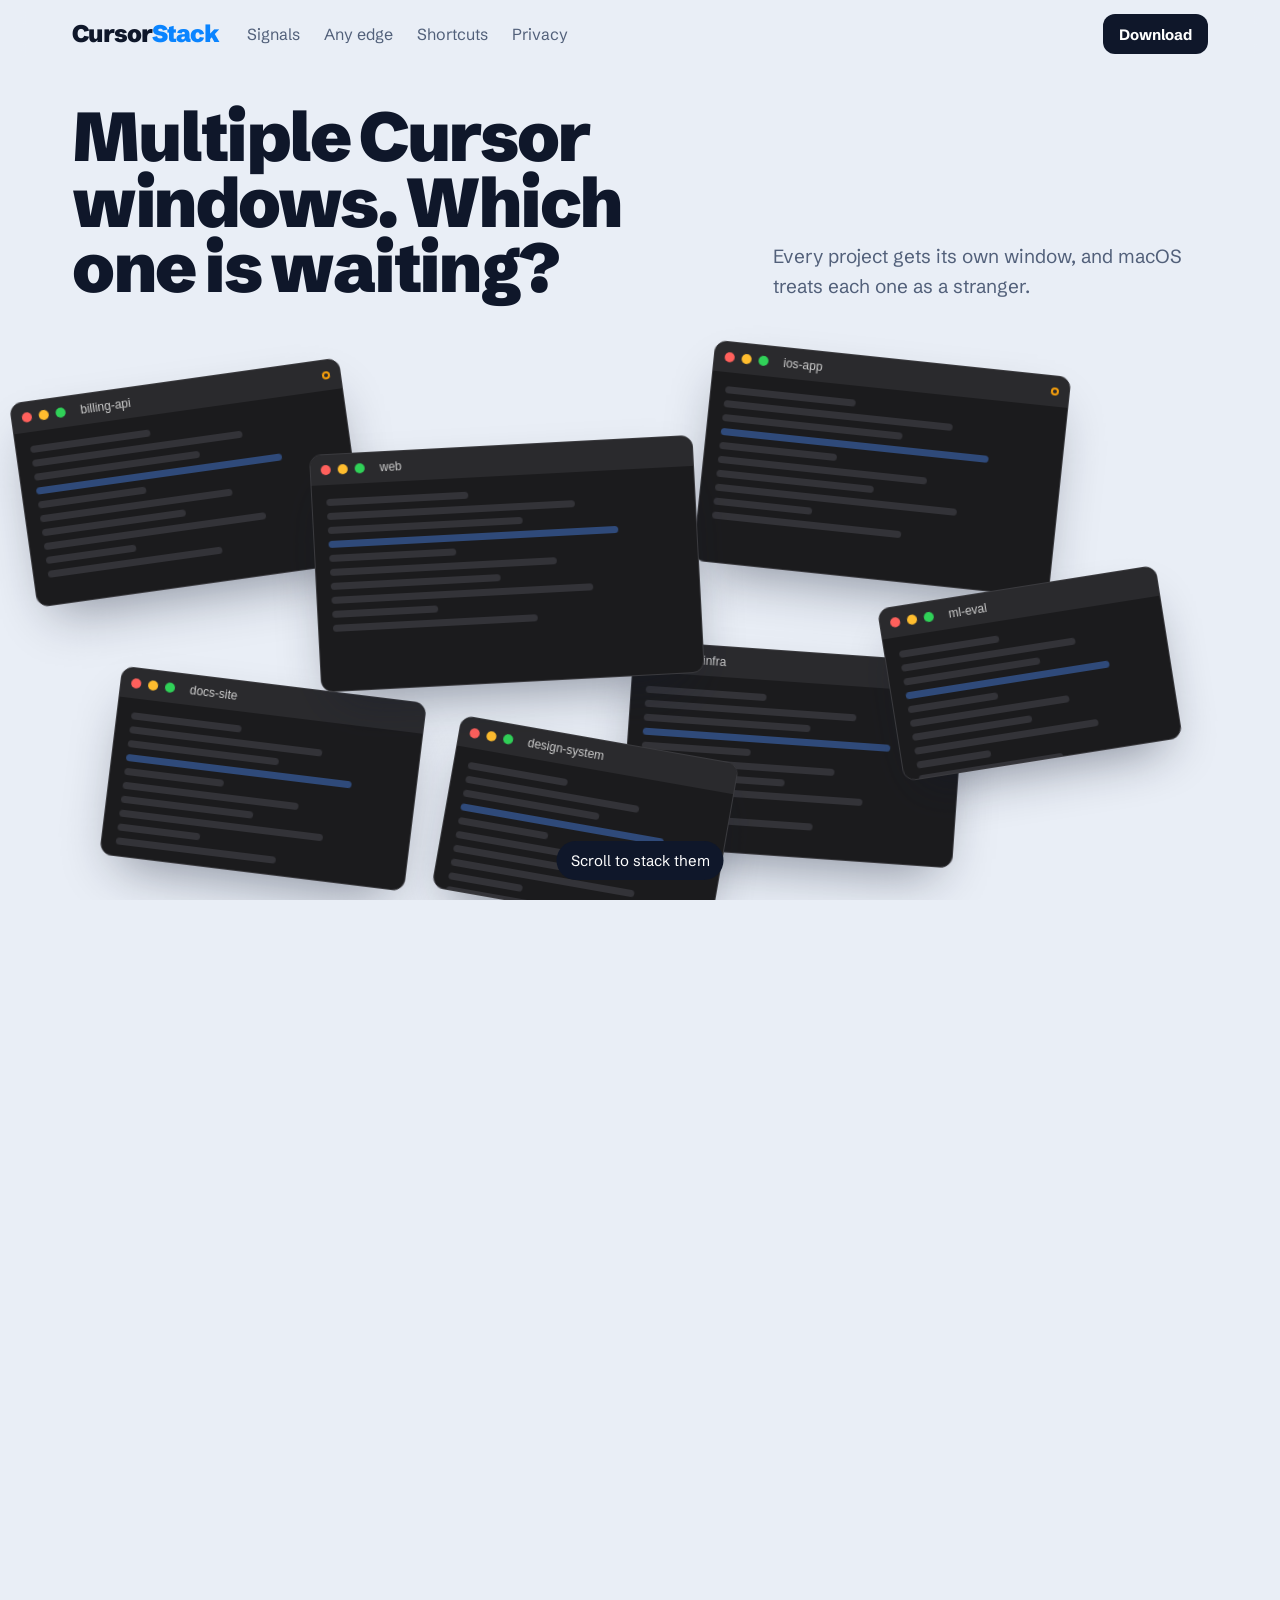
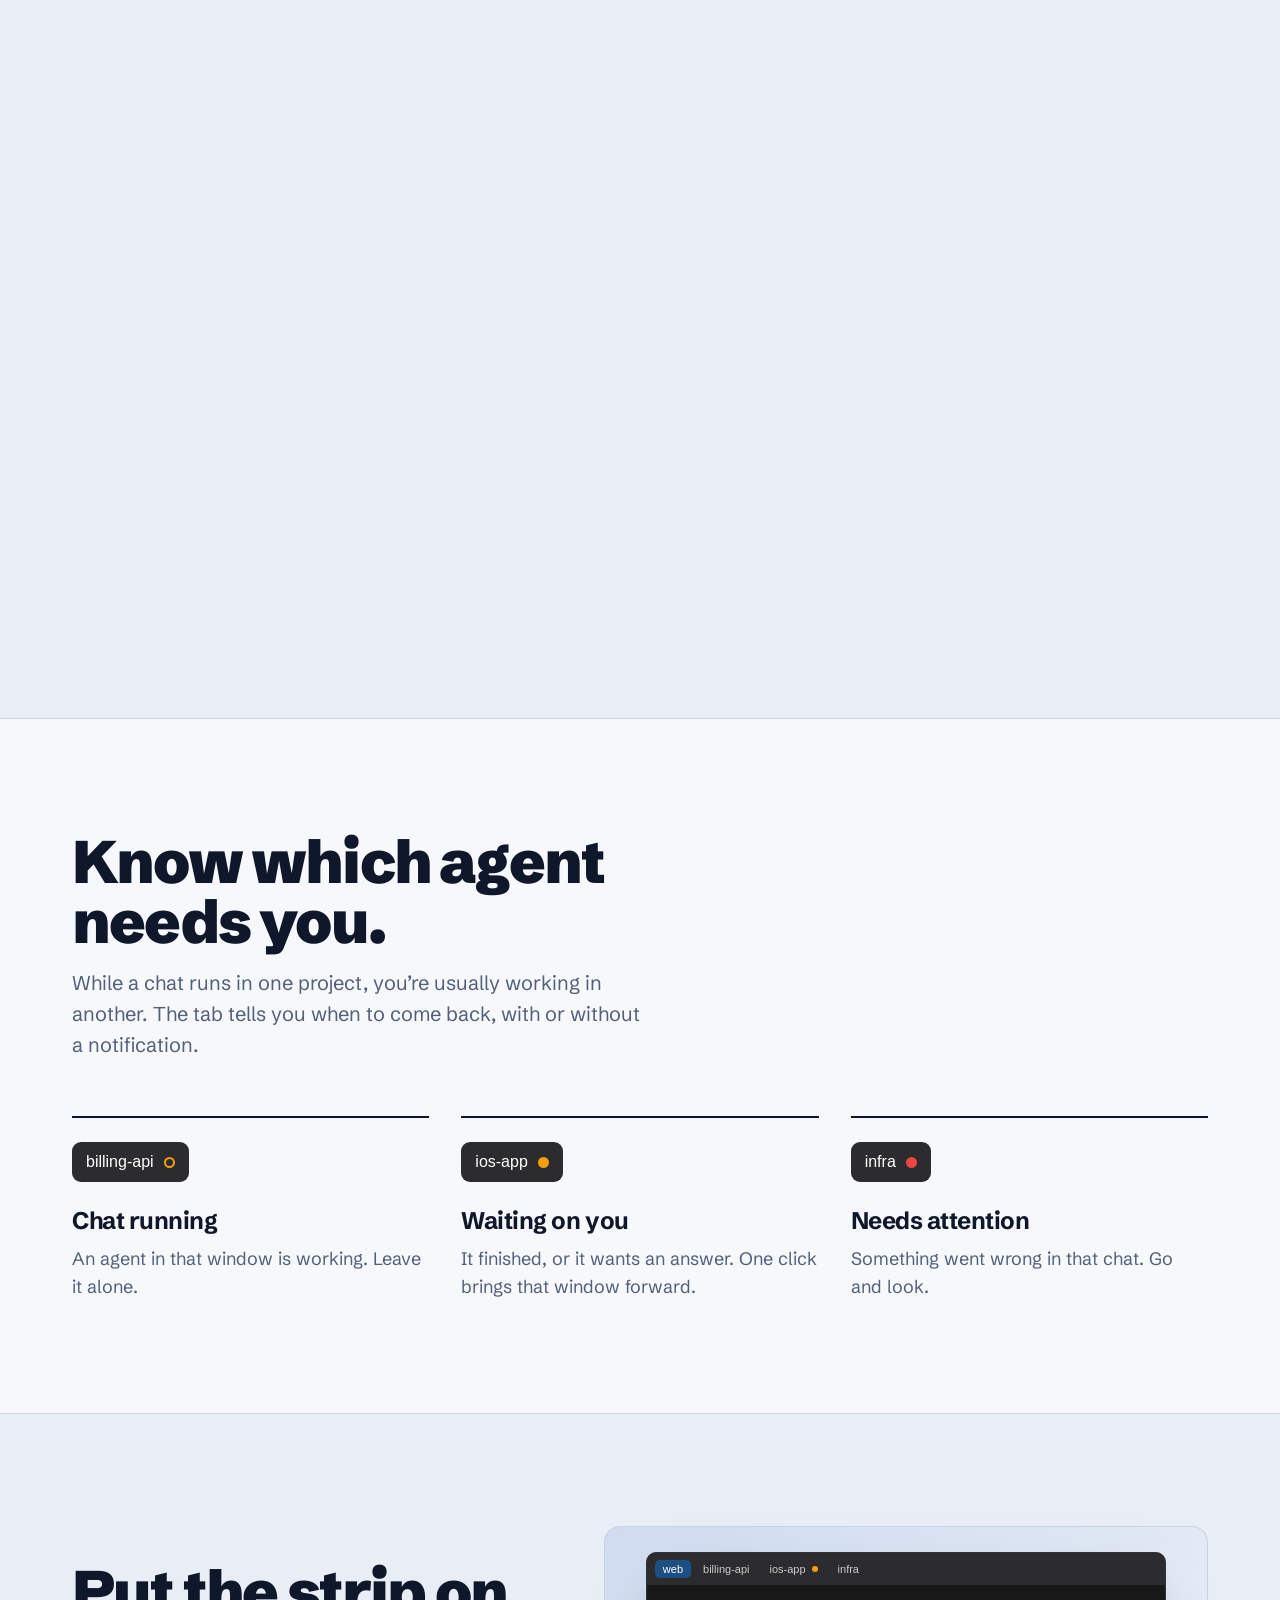
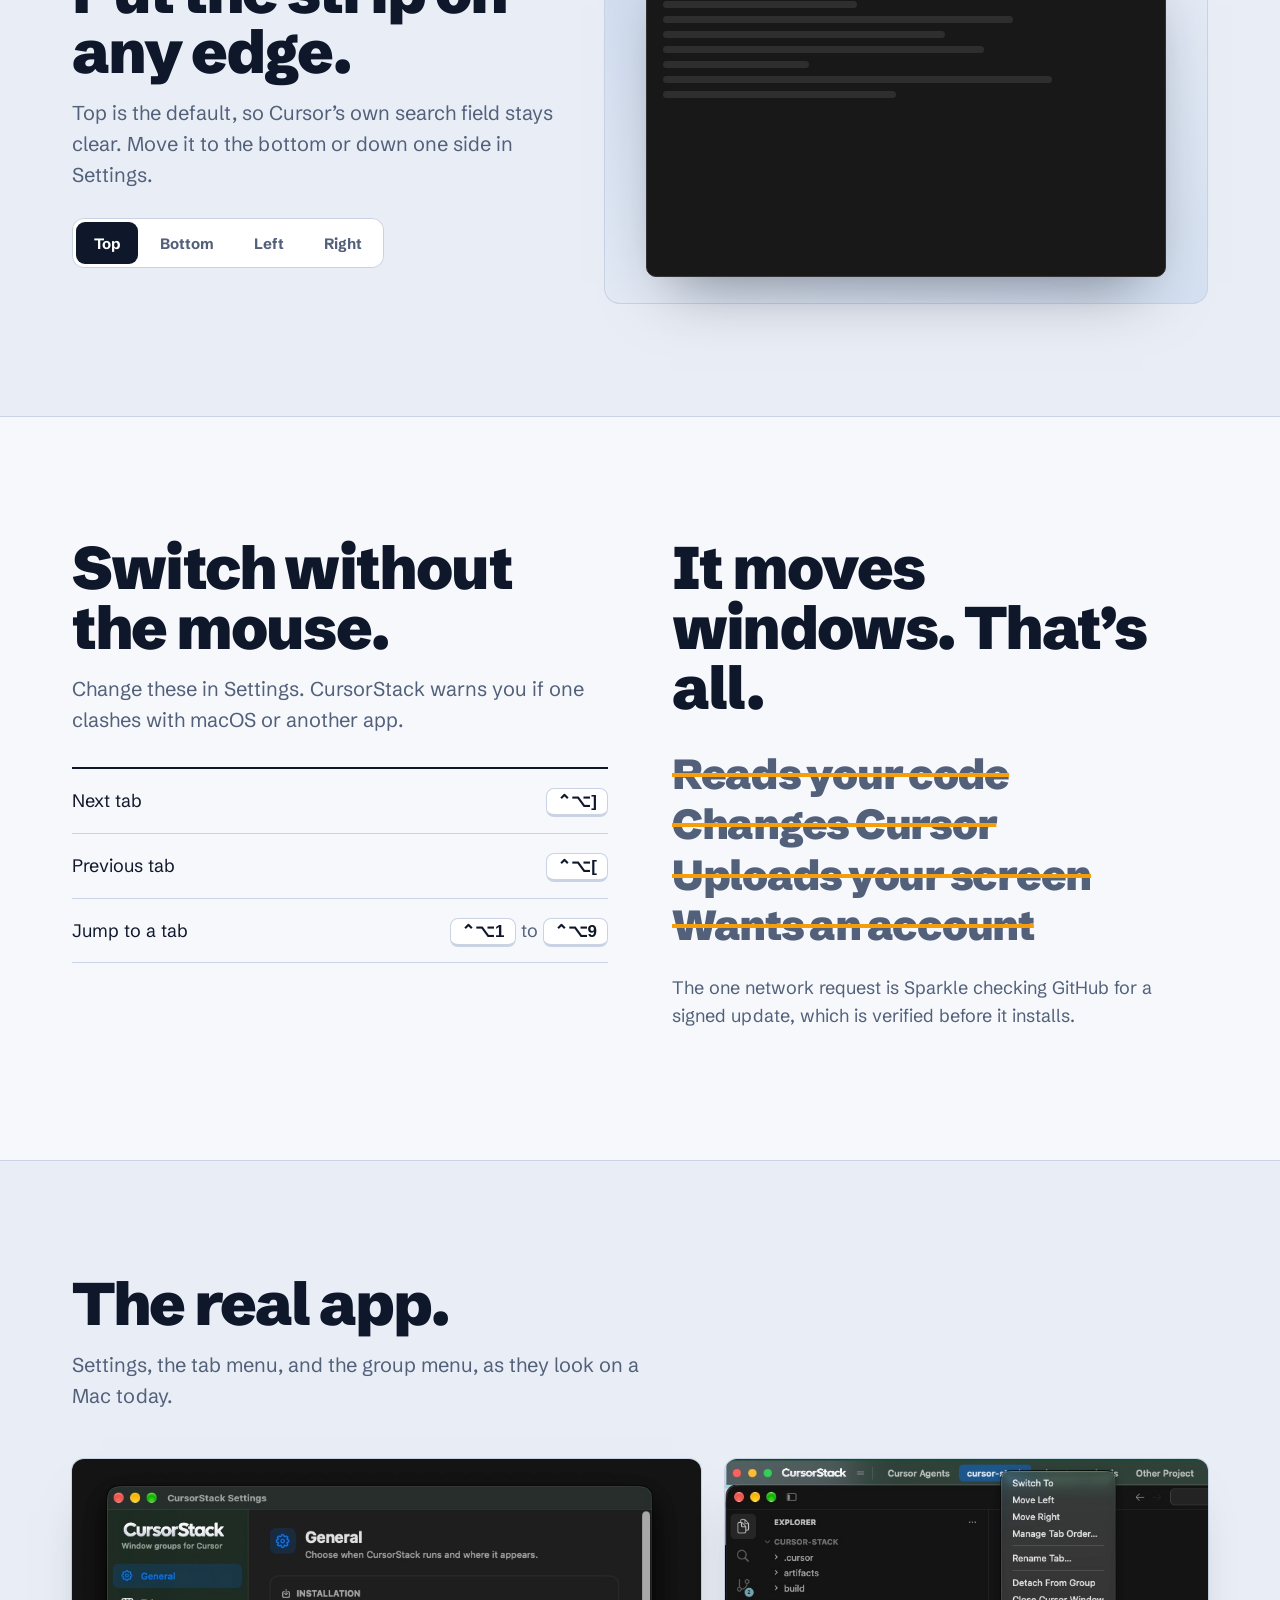
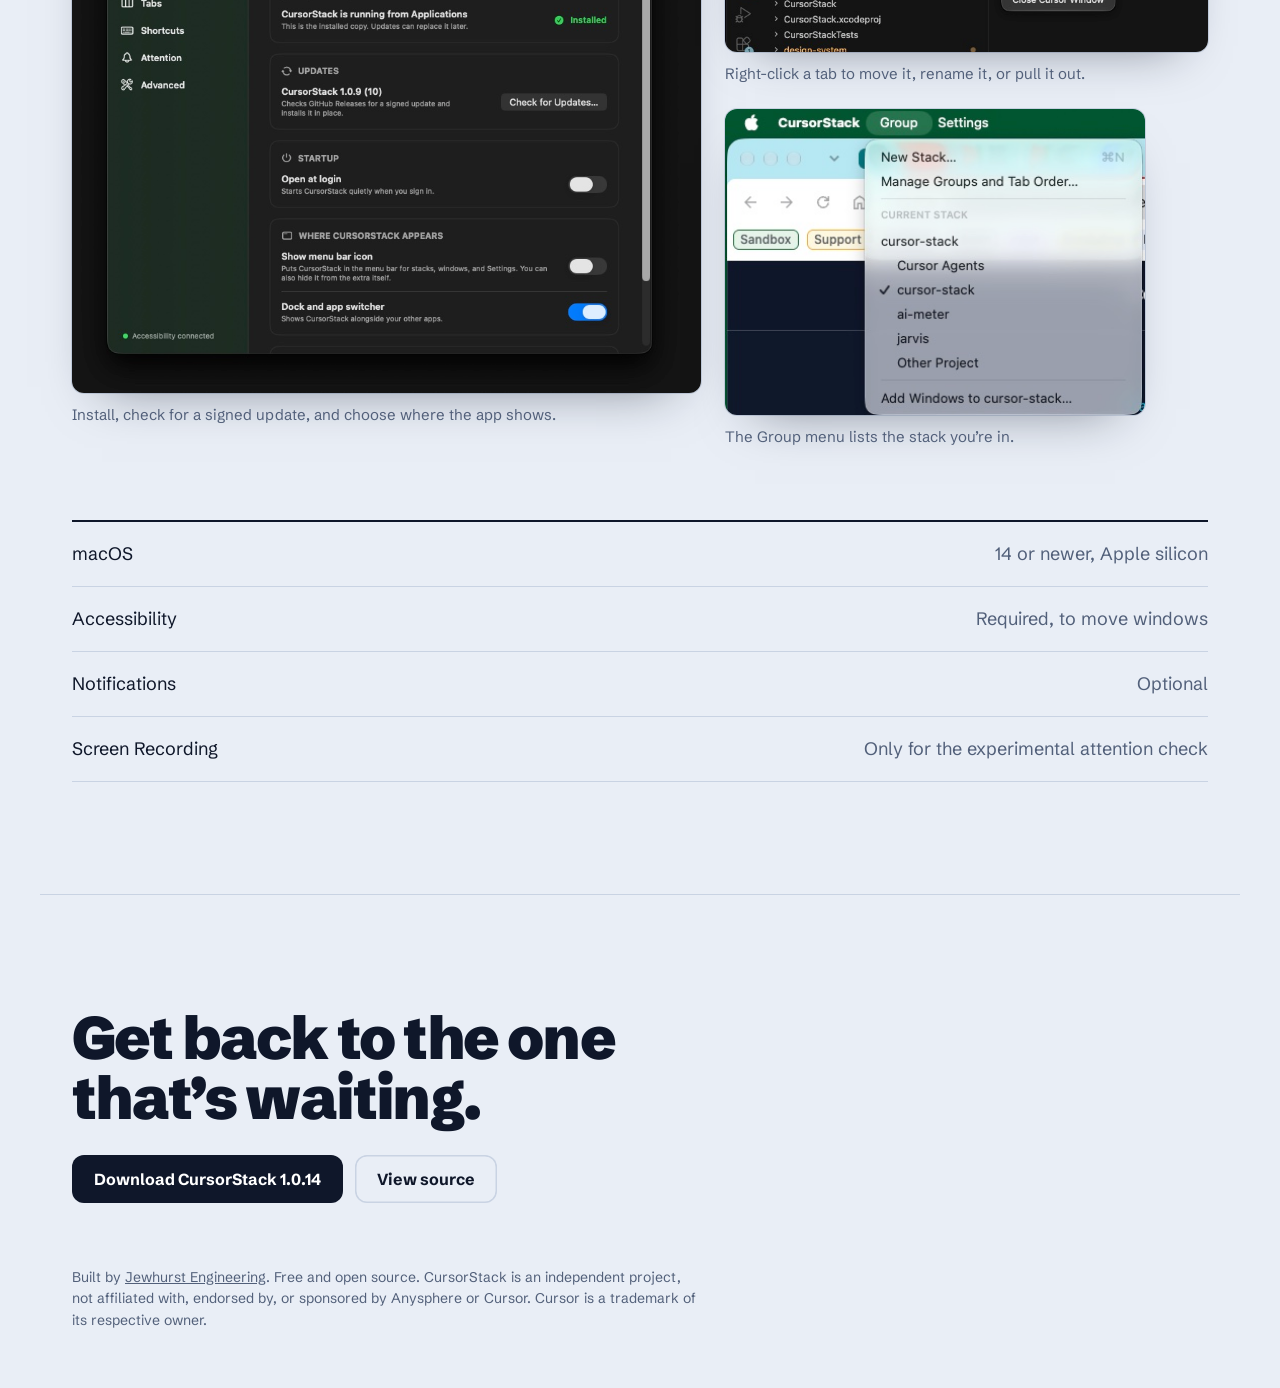
==== commit 19bb1d87: "chore: bump CursorStack to 1.0.14" ====
--- a/docs/index.html
+++ b/docs/index.html
@@ -37,8 +37,8 @@
   "applicationCategory": "DeveloperApplication",
   "operatingSystem": "macOS 14 or later",
   "processorRequirements": "Apple silicon",
-  "softwareVersion": "1.0.13",
-  "downloadUrl": "https://github.com/JewhurstEngineering/cursor-stack/releases/latest/download/CursorStack-1.0.13.zip",
+  "softwareVersion": "1.0.14",
+  "downloadUrl": "https://github.com/JewhurstEngineering/cursor-stack/releases/latest/download/CursorStack-1.0.14.zip",
   "image": "https://cursorstack.app/images/og.png",
   "screenshot": "https://cursorstack.app/images/settings.jpg",
   "isAccessibleForFree": true,
@@ -190,7 +190,7 @@
 <header class="nav"><div class="wrap">
   <a class="word" href="#main">Cursor<span>Stack</span></a>
   <nav aria-label="On this page"><a href="#signals">Signals</a><a href="#edges">Any edge</a><a href="#keys">Shortcuts</a><a href="#privacy">Privacy</a></nav>
-  <a class="btn btn-ink" href="https://github.com/JewhurstEngineering/cursor-stack/releases/latest/download/CursorStack-1.0.13.zip">Download</a>
+  <a class="btn btn-ink" href="https://github.com/JewhurstEngineering/cursor-stack/releases/latest/download/CursorStack-1.0.14.zip">Download</a>
 </div></header>
 
 <main id="main">
@@ -206,7 +206,7 @@
         <div>
           <p>CursorStack lines up your Cursor windows and puts a tab strip on top. When an agent finishes or asks a question, its tab turns amber.</p>
           <div class="cta">
-            <a class="btn btn-ink" href="https://github.com/JewhurstEngineering/cursor-stack/releases/latest/download/CursorStack-1.0.13.zip">Download for Mac</a>
+            <a class="btn btn-ink" href="https://github.com/JewhurstEngineering/cursor-stack/releases/latest/download/CursorStack-1.0.14.zip">Download for Mac</a>
             <a class="btn btn-quiet" href="https://github.com/JewhurstEngineering/cursor-stack">View source</a>
           </div>
           <p class="try">Try it: click a tab with an amber dot.</p>
@@ -282,7 +282,7 @@
 <section class="wrap foot">
   <h2 class="big">Get back to the one that’s waiting.</h2>
   <div class="cta">
-    <a class="btn btn-ink" href="https://github.com/JewhurstEngineering/cursor-stack/releases/latest/download/CursorStack-1.0.13.zip">Download CursorStack 1.0.13</a>
+    <a class="btn btn-ink" href="https://github.com/JewhurstEngineering/cursor-stack/releases/latest/download/CursorStack-1.0.14.zip">Download CursorStack 1.0.14</a>
     <a class="btn btn-quiet" href="https://github.com/JewhurstEngineering/cursor-stack">View source</a>
   </div>
 </section>
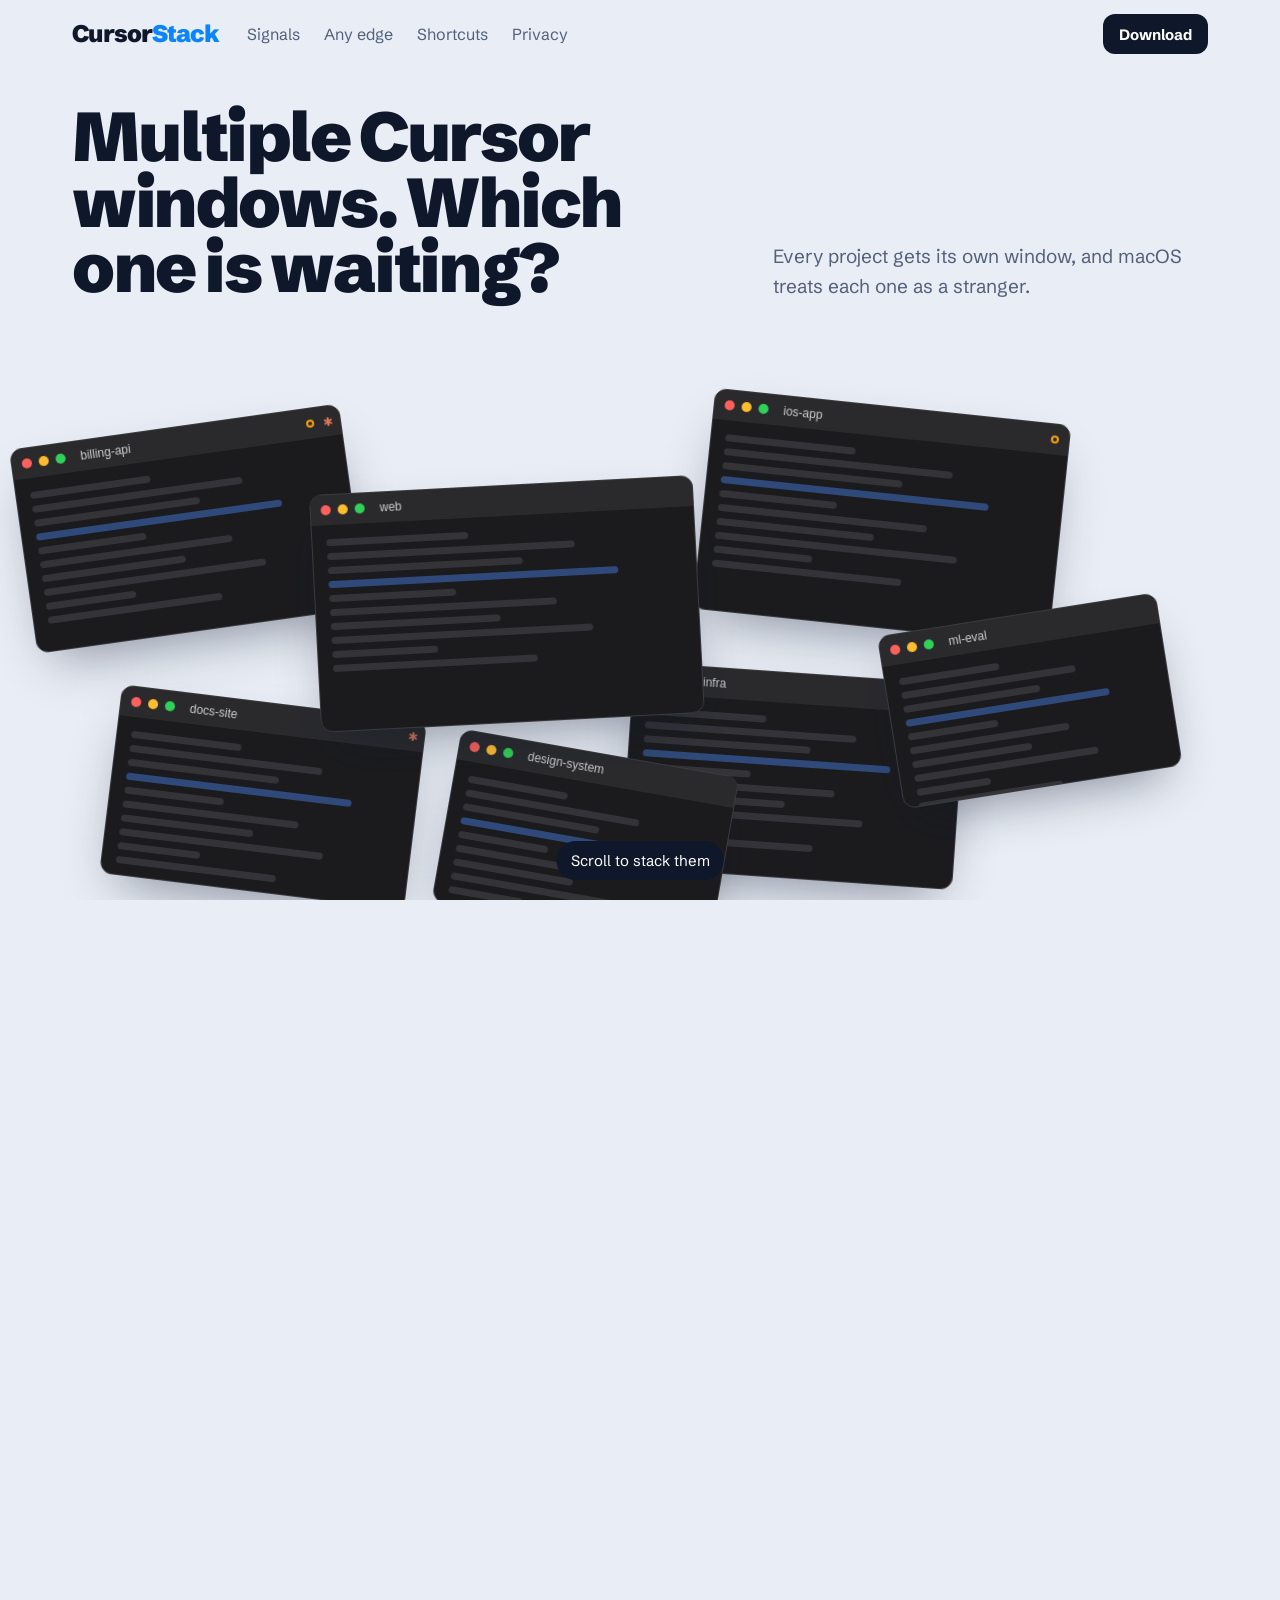
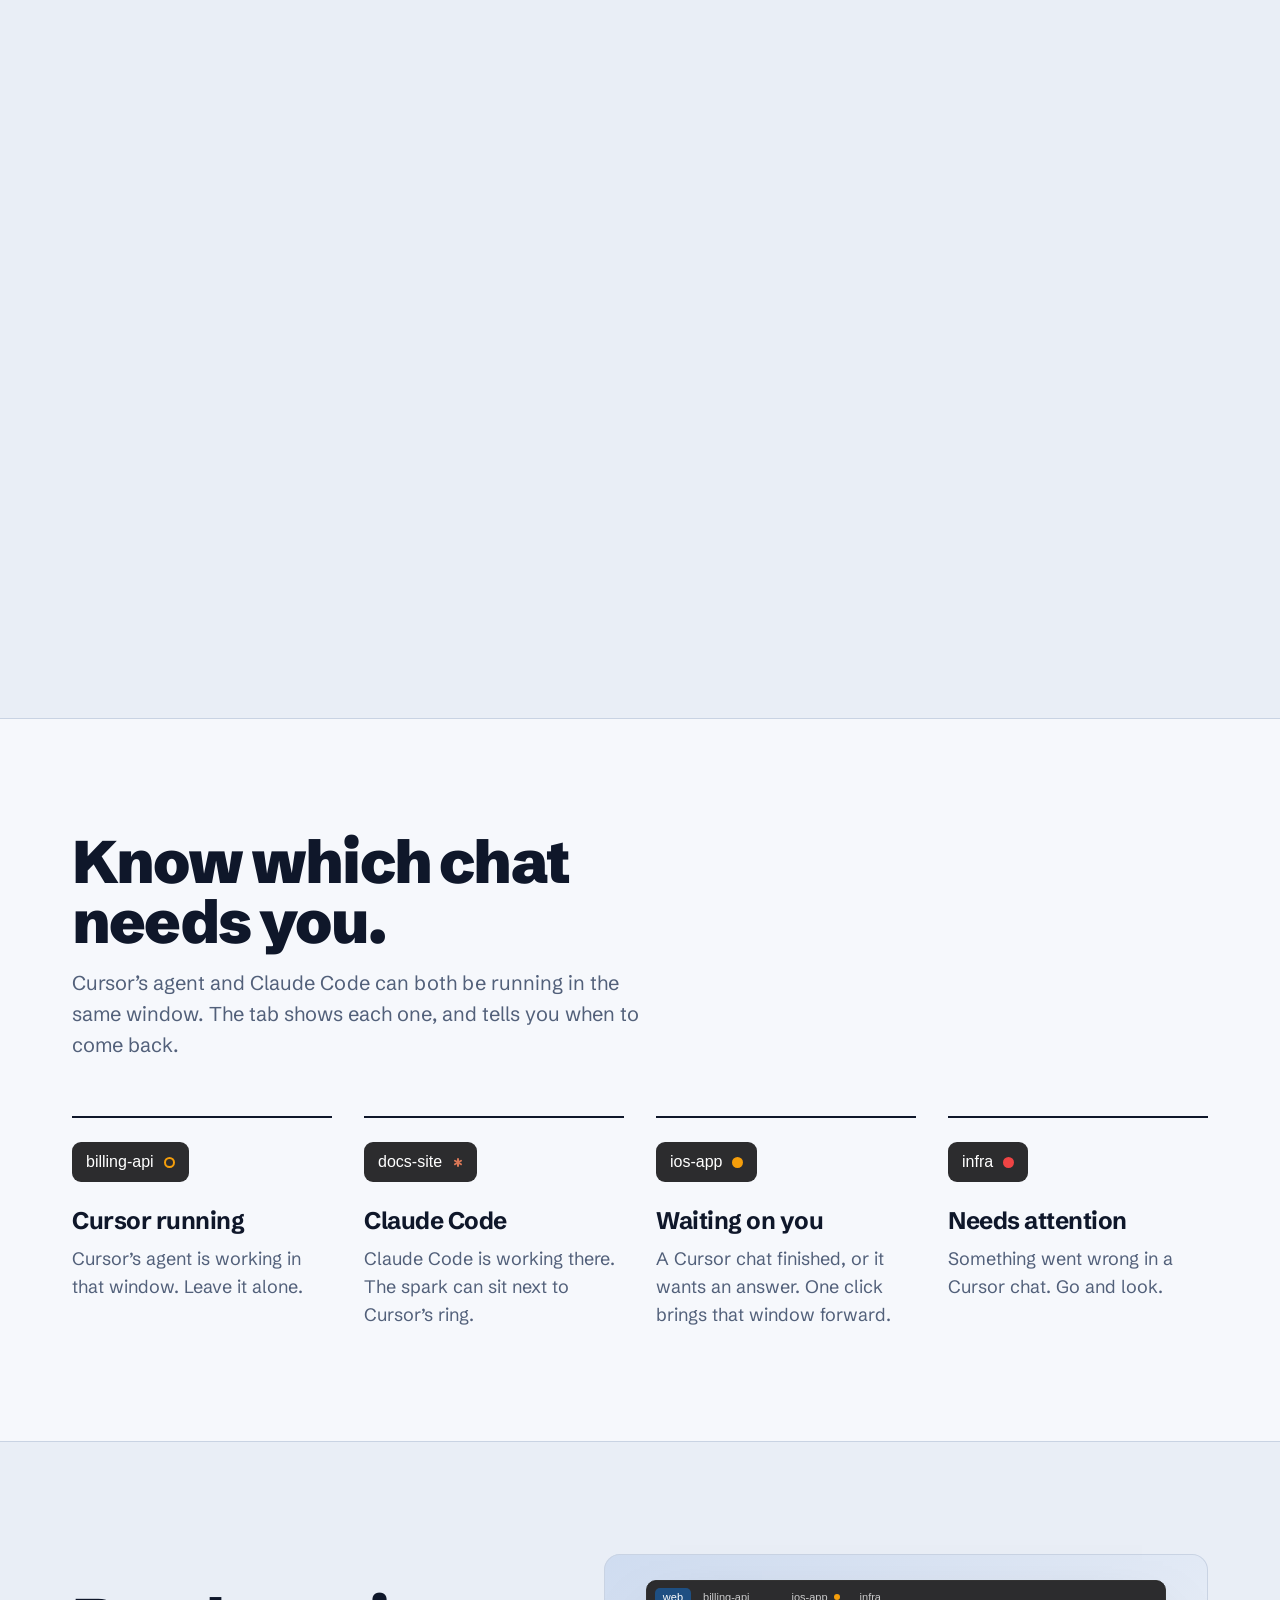
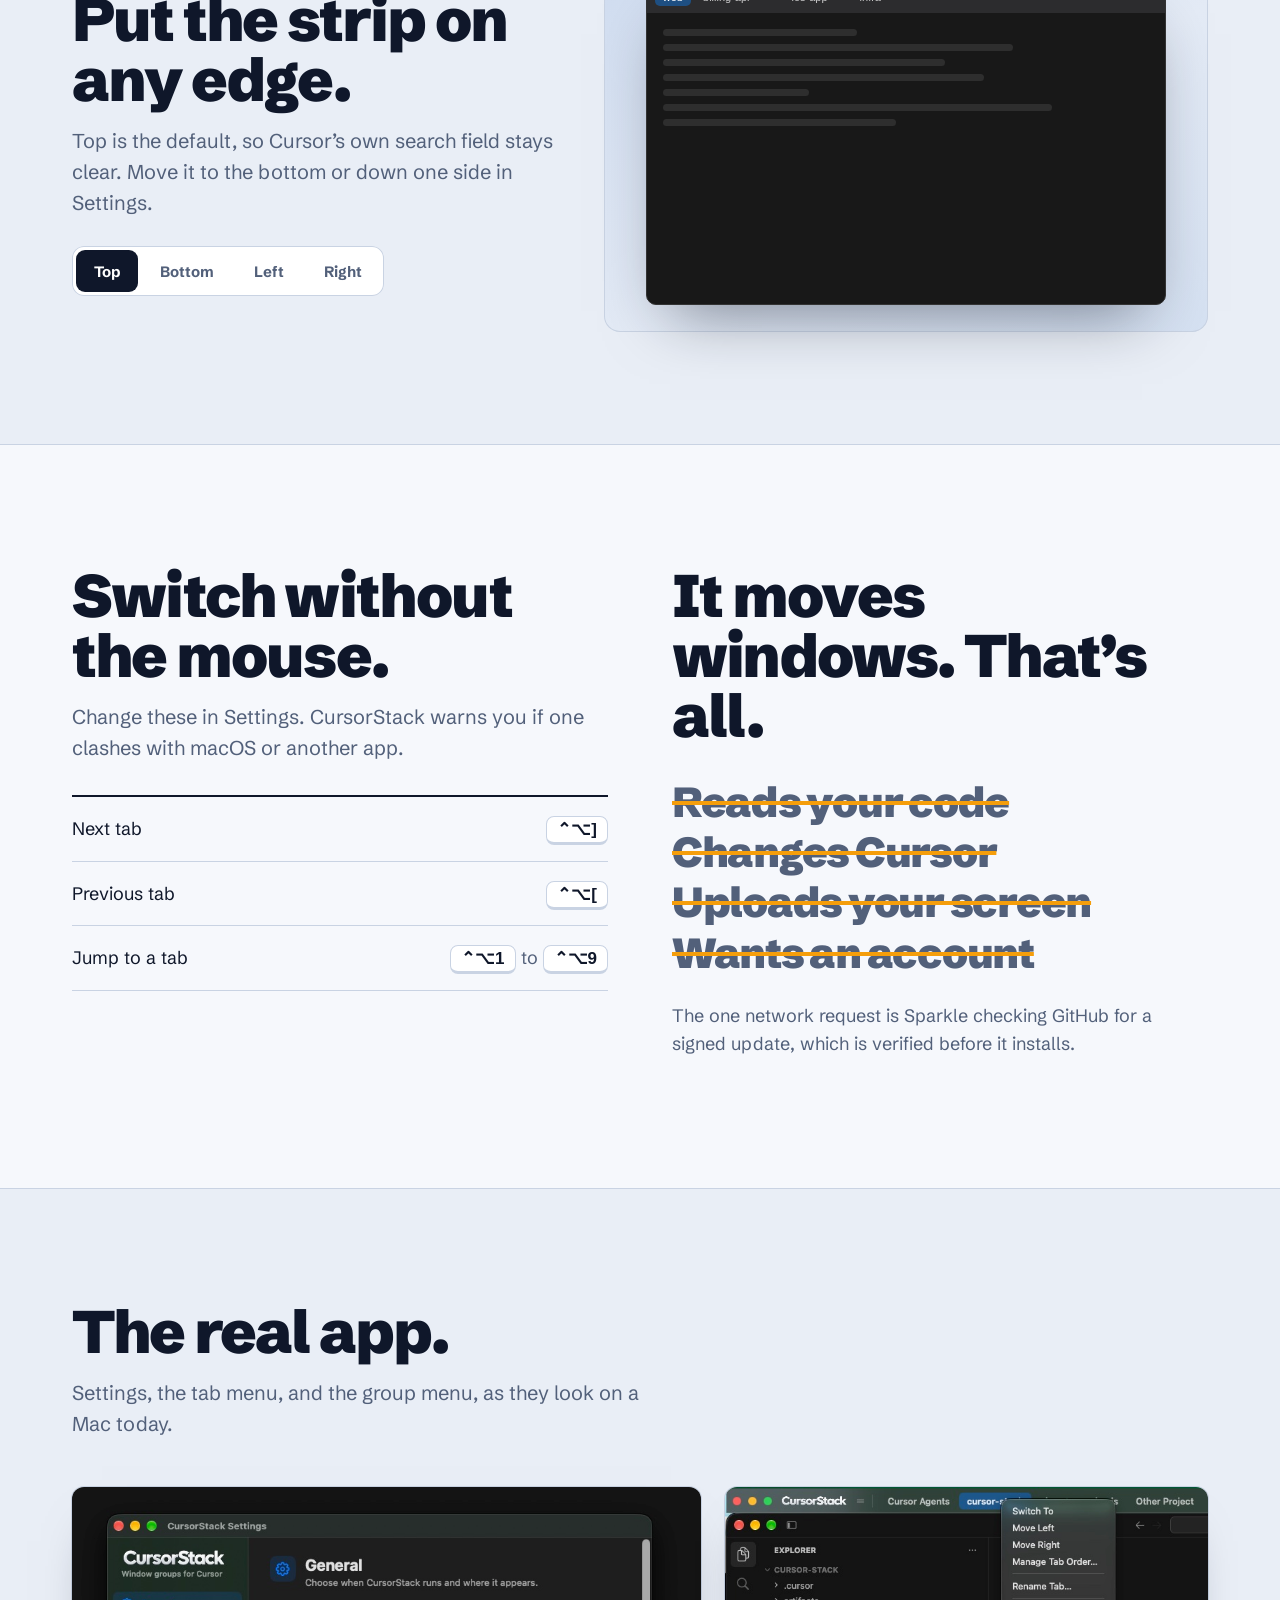
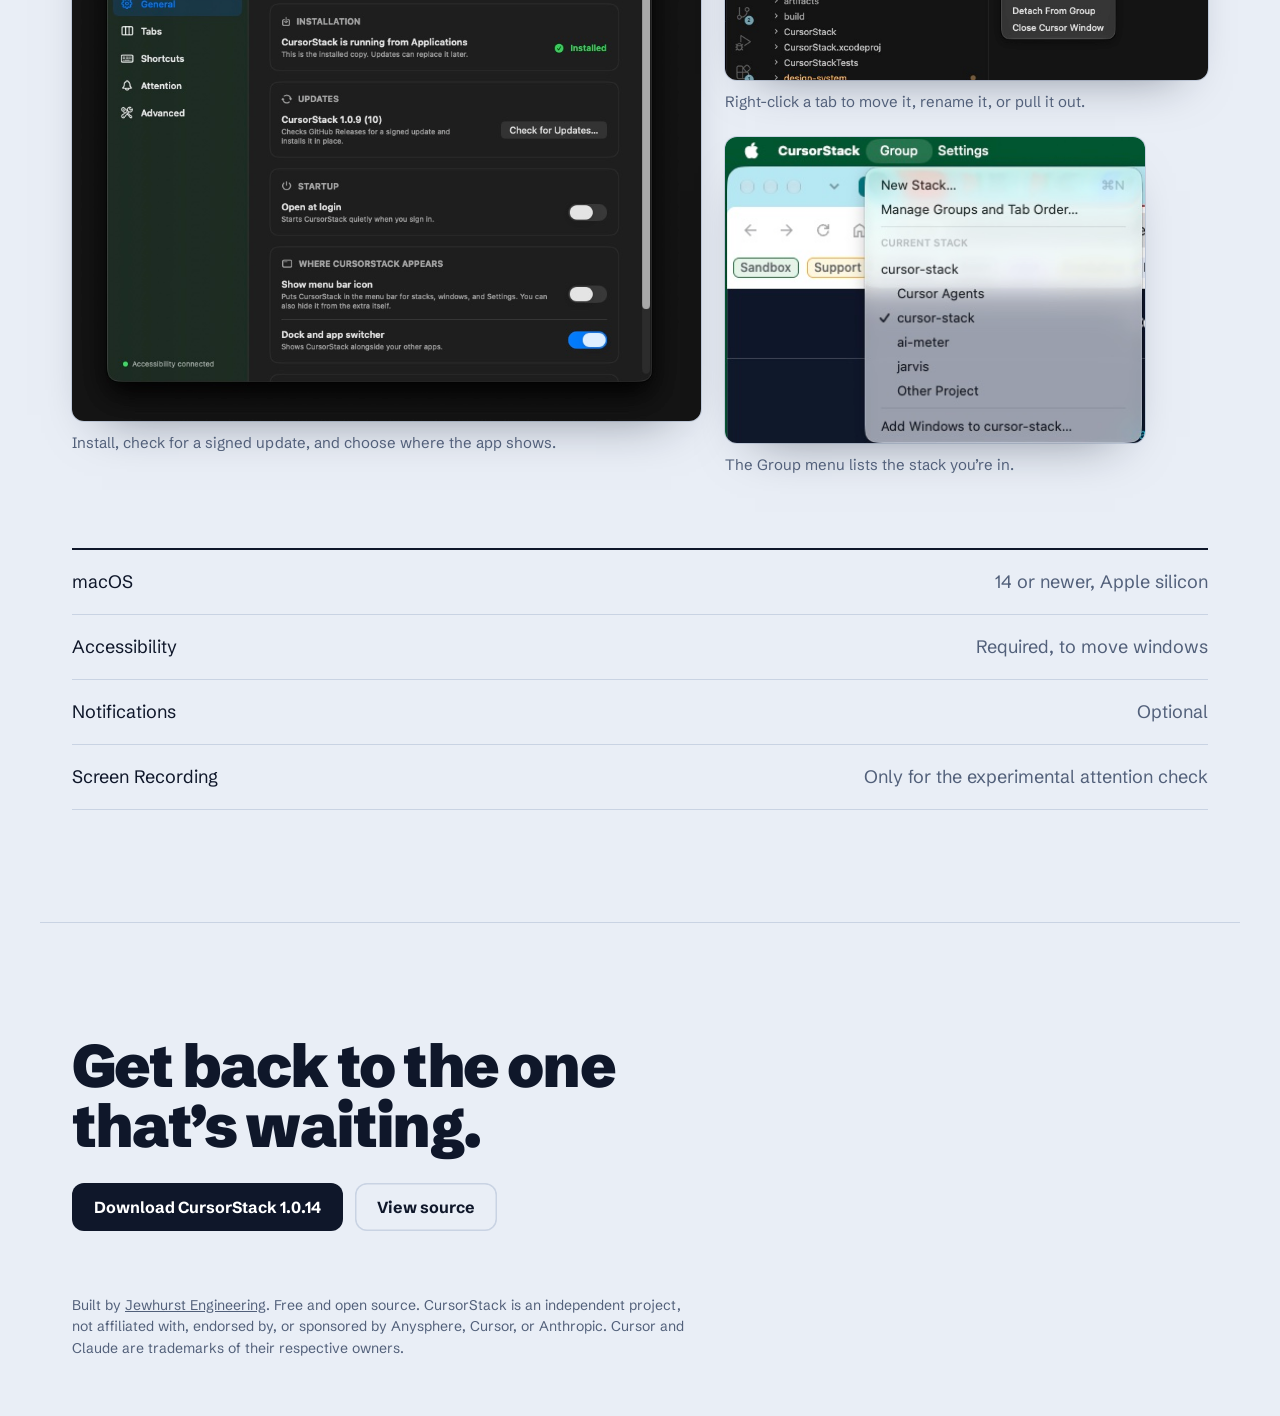
==== commit 3c9fbc5c: "update site" ====
--- a/docs/index.html
+++ b/docs/index.html
@@ -4,7 +4,7 @@
 <meta charset="utf-8">
 <meta name="viewport" content="width=device-width, initial-scale=1">
 <title>CursorStack — Tabs for your Cursor windows on macOS</title>
-<meta name="description" content="Free, open-source Mac app that groups your Cursor windows under one tab strip and shows which AI agent is waiting on you. No account, nothing uploaded.">
+<meta name="description" content="Free, open-source Mac app that groups your Cursor windows under one tab strip. It shows when Cursor’s agent or Claude Code is running, and when a chat is waiting on you.">
 <link rel="canonical" href="https://cursorstack.app/">
 <meta name="robots" content="index, follow, max-image-preview:large">
 <meta name="theme-color" content="#e9eef6">
@@ -15,7 +15,7 @@
 <meta property="og:site_name" content="CursorStack">
 <meta property="og:url" content="https://cursorstack.app/">
 <meta property="og:title" content="CursorStack — Tabs for your Cursor windows on macOS">
-<meta property="og:description" content="One tab strip on your Cursor windows, and an amber dot on the one whose agent is waiting on you. Free and open source.">
+<meta property="og:description" content="One tab strip on your Cursor windows. An amber mark for Cursor’s agent, a spark for Claude Code, and a dot when a chat is waiting on you.">
 <meta property="og:image" content="https://cursorstack.app/images/og.png">
 <meta property="og:image:width" content="1200">
 <meta property="og:image:height" content="630">
@@ -23,7 +23,7 @@
 <meta property="og:locale" content="en_US">
 <meta name="twitter:card" content="summary_large_image">
 <meta name="twitter:title" content="CursorStack — Tabs for your Cursor windows on macOS">
-<meta name="twitter:description" content="One tab strip on your Cursor windows, and an amber dot on the one whose agent is waiting on you. Free and open source.">
+<meta name="twitter:description" content="One tab strip on your Cursor windows. An amber mark for Cursor’s agent, a spark for Claude Code, and a dot when a chat is waiting on you.">
 <meta name="twitter:image" content="https://cursorstack.app/images/og.png">
 <meta name="twitter:image:alt" content="CursorStack: one strip, every project.">
 
@@ -33,7 +33,7 @@
   "@type": "SoftwareApplication",
   "name": "CursorStack",
   "url": "https://cursorstack.app/",
-  "description": "A macOS app that groups Cursor windows under one tab strip and shows which AI agent chat is running or waiting on you.",
+  "description": "A macOS app that groups Cursor windows under one tab strip and shows when Cursor’s agent or Claude Code is running, finished, or waiting on you.",
   "applicationCategory": "DeveloperApplication",
   "operatingSystem": "macOS 14 or later",
   "processorRequirements": "Apple silicon",
@@ -119,7 +119,15 @@
   .w .bar { height: 30px; display: flex; align-items: center; gap: 7px; padding: 0 10px; background: #2a2a2d; font: 500 12px var(--mac); color: #cfcfcf; }
   .w .bar i { width: 10px; height: 10px; border-radius: 50%; display: block; flex: none; }
   .w .bar b { font-weight: 500; margin-left: 8px; white-space: nowrap; }
-  .w .bar .ring { width: 8px; height: 8px; border-radius: 50%; border: 2px solid var(--amber); margin-left: auto; }
+  .w .bar .marks { margin-left: auto; display: flex; align-items: center; gap: 5px; }
+  .w .bar .ring { width: 8px; height: 8px; border-radius: 50%; border: 2px solid var(--amber); box-sizing: border-box; }
+  .spark { width: 11px; height: 11px; display: inline-flex; align-items: center; justify-content: center; flex: none; }
+  .spark b { width: 2px; height: 9px; border-radius: 2px; background: #d97757; display: block; position: relative; }
+  .spark b::before, .spark b::after { content: ""; position: absolute; inset: 0; border-radius: inherit; background: inherit; }
+  .spark b::before { transform: rotate(60deg); }
+  .spark b::after { transform: rotate(120deg); }
+  @media (prefers-reduced-motion: no-preference) { .spark { animation: spark-spin 8s linear infinite; } }
+  @keyframes spark-spin { to { transform: rotate(360deg); } }
   .w .body { padding: 14px; display: grid; gap: 7px; }
   .w .body span { height: 7px; border-radius: 4px; background: #333338; display: block; }
   .w .body span.hl { background: #2f4a7a; }
@@ -133,7 +141,8 @@
   .sub { color: var(--slate); font-size: 20px; margin: 0; max-width: 48ch; }
 
   .signals { margin-top: 56px; display: grid; gap: 40px; }
-  @media (min-width: 860px) { .signals { grid-template-columns: repeat(3, 1fr); gap: 32px; } }
+  @media (min-width: 720px) { .signals { grid-template-columns: 1fr 1fr; gap: 32px; } }
+  @media (min-width: 1100px) { .signals { grid-template-columns: repeat(4, 1fr); } }
   .signals > div { border-top: 2px solid var(--ink); padding-top: 24px; }
   .chip { display: inline-flex; align-items: center; gap: 10px; height: 40px; padding: 0 14px; border-radius: 9px; background: var(--strip); color: #fff; font: 500 16px var(--mac); }
   .chip i { width: 11px; height: 11px; border-radius: 50%; display: block; }
@@ -204,12 +213,12 @@
       <div class="state after" id="after">
         <h2>One strip. Every project.</h2>
         <div>
-          <p>CursorStack lines up your Cursor windows and puts a tab strip on top. When an agent finishes or asks a question, its tab turns amber.</p>
+          <p>CursorStack lines up your Cursor windows and puts a tab strip on top. Cursor’s agent turns the tab amber. Claude Code adds a spark, and both can show at once.</p>
           <div class="cta">
             <a class="btn btn-ink" href="https://github.com/JewhurstEngineering/cursor-stack/releases/latest/download/CursorStack-1.0.14.zip">Download for Mac</a>
             <a class="btn btn-quiet" href="https://github.com/JewhurstEngineering/cursor-stack">View source</a>
           </div>
-          <p class="try">Try it: click a tab with an amber dot.</p>
+          <p class="try">Try it: click a tab with an amber dot or a spark.</p>
         </div>
       </div>
     </div></div>
@@ -221,12 +230,13 @@
 </section>
 
 <section class="band alt" id="signals"><div class="wrap">
-  <h2 class="big">Know which agent needs you.</h2>
-  <p class="sub">While a chat runs in one project, you’re usually working in another. The tab tells you when to come back, with or without a notification.</p>
+  <h2 class="big">Know which chat needs you.</h2>
+  <p class="sub">Cursor’s agent and Claude Code can both be running in the same window. The tab shows each one, and tells you when to come back.</p>
   <div class="signals">
-    <div><span class="chip">billing-api <i style="border:2.5px solid var(--amber)"></i></span><h3>Chat running</h3><p>An agent in that window is working. Leave it alone.</p></div>
-    <div><span class="chip">ios-app <i style="background:var(--amber)"></i></span><h3>Waiting on you</h3><p>It finished, or it wants an answer. One click brings that window forward.</p></div>
-    <div><span class="chip">infra <i style="background:var(--red)"></i></span><h3>Needs attention</h3><p>Something went wrong in that chat. Go and look.</p></div>
+    <div><span class="chip">billing-api <i style="border:2.5px solid var(--amber)"></i></span><h3>Cursor running</h3><p>Cursor’s agent is working in that window. Leave it alone.</p></div>
+    <div><span class="chip">docs-site <span class="spark" aria-hidden="true"><b></b></span></span><h3>Claude Code</h3><p>Claude Code is working there. The spark can sit next to Cursor’s ring.</p></div>
+    <div><span class="chip">ios-app <i style="background:var(--amber)"></i></span><h3>Waiting on you</h3><p>A Cursor chat finished, or it wants an answer. One click brings that window forward.</p></div>
+    <div><span class="chip">infra <i style="background:var(--red)"></i></span><h3>Needs attention</h3><p>Something went wrong in a Cursor chat. Go and look.</p></div>
   </div>
 </div></section>
 
@@ -240,7 +250,7 @@
   </div>
   <div class="mini" aria-hidden="true">
     <div class="mini-win" id="mini" data-edge="top">
-      <div class="mini-bar"><span class="on">web</span><span>billing-api</span><span>ios-app <i></i></span><span>infra</span></div>
+      <div class="mini-bar"><span class="on">web</span><span>billing-api <span class="spark" aria-hidden="true"><b></b></span></span><span>ios-app <i></i></span><span>infra</span></div>
       <div class="mini-body"><i style="width:40%"></i><i style="width:72%"></i><i style="width:58%"></i><i style="width:66%"></i><i style="width:30%"></i><i style="width:80%"></i><i style="width:48%"></i></div>
     </div>
   </div>
@@ -289,7 +299,7 @@
 </main>
 
 <footer class="wrap legal">
-  <small>Built by <a href="https://github.com/JewhurstEngineering">Jewhurst Engineering</a>. Free and open source. CursorStack is an independent project, not affiliated with, endorsed by, or sponsored by Anysphere or Cursor. Cursor is a trademark of its respective owner.</small>
+  <small>Built by <a href="https://github.com/JewhurstEngineering">Jewhurst Engineering</a>. Free and open source. CursorStack is an independent project, not affiliated with, endorsed by, or sponsored by Anysphere, Cursor, or Anthropic. Cursor and Claude are trademarks of their respective owners.</small>
 </footer>
 
 <script src="assets/demo.js"></script>
@@ -298,6 +308,7 @@
   const demo = CSDemo.mount(document.getElementById("demo"));
   const names = ["web", "billing-api", "ios-app", "infra", "docs-site", "ml-eval", "design-system"];
   const running = [1, 2];
+  const claude = [1, 4];
   // start positions: x as a fraction of width, y as a fraction of the area under the copy, width fraction, rotation
   const scatter = [
     [0.30, 0.18, 0.30, -3], [0.02, 0.06, 0.26, -8], [0.66, 0.02, 0.28, 6], [0.58, 0.56, 0.26, 4],
@@ -306,7 +317,11 @@
   const pile = document.getElementById("pile");
   const wins = names.map((n, i) => {
     const d = document.createElement("div"); d.className = "w";
-    d.innerHTML = `<div class="bar"><i style="background:#ff605c"></i><i style="background:#ffbd2e"></i><i style="background:#30d158"></i><b>${n}</b>${running.includes(i) ? '<span class="ring"></span>' : ""}</div>
+    const marks = [
+      running.includes(i) ? '<span class="ring"></span>' : "",
+      claude.includes(i) ? '<span class="spark" aria-hidden="true"><b></b></span>' : "",
+    ].join("");
+    d.innerHTML = `<div class="bar"><i style="background:#ff605c"></i><i style="background:#ffbd2e"></i><i style="background:#30d158"></i><b>${n}</b>${marks ? `<span class="marks">${marks}</span>` : ""}</div>
       <div class="body">${[40, 70, 55, 82, 36, 64, 48, 74, 30, 58].map((w, k) => `<span class="${k === 3 ? "hl" : ""}" style="width:${w}%"></span>`).join("")}</div>`;
     pile.appendChild(d); return d;
   });
--- a/docs/assets/demo.css
+++ b/docs/assets/demo.css
@@ -21,6 +21,12 @@
 .csd-mark { width: 8px; height: 8px; border-radius: 50%; flex: none; display: none; }
 .csd-tab[data-state="working"] .csd-mark { display: block; border: 2px solid var(--amber); }
 .csd-tab[data-state="attention"] .csd-mark { display: block; background: var(--amber); }
+.csd-spark { display: none; width: 11px; height: 11px; align-items: center; justify-content: center; flex: none; }
+.csd-tab[data-claude="on"] .csd-spark { display: inline-flex; }
+.csd-spark b { width: 2px; height: 9px; border-radius: 2px; background: #d97757; display: block; position: relative; }
+.csd-spark b::before, .csd-spark b::after { content: ""; position: absolute; inset: 0; border-radius: inherit; background: inherit; }
+.csd-spark b::before { transform: rotate(60deg); }
+.csd-spark b::after { transform: rotate(120deg); }
 .csd-end { margin-left: auto; display: flex; gap: 6px; flex: none; padding-left: 12px; }
 .csd-end span { font: 500 12px var(--mac); color: rgba(255,255,255,.8); padding: 4px 9px; border-radius: 6px; background: rgba(255,255,255,.07); }
 
@@ -73,6 +79,7 @@
 
 @media (prefers-reduced-motion: no-preference) {
   .csd-tab[data-state="working"] .csd-mark { border-top-color: transparent; animation: csd-spin 1s linear infinite; }
+  .csd-tab[data-claude="on"] .csd-spark { animation: csd-spin 8s linear infinite; }
   .csd-tab[data-state="attention"] .csd-mark { animation: csd-ping 1.6s ease-out infinite; }
   .csd-tab.arrived { animation: csd-nudge .5s ease-out; }
   .csd-typing i { animation: csd-blink 1.2s infinite; }
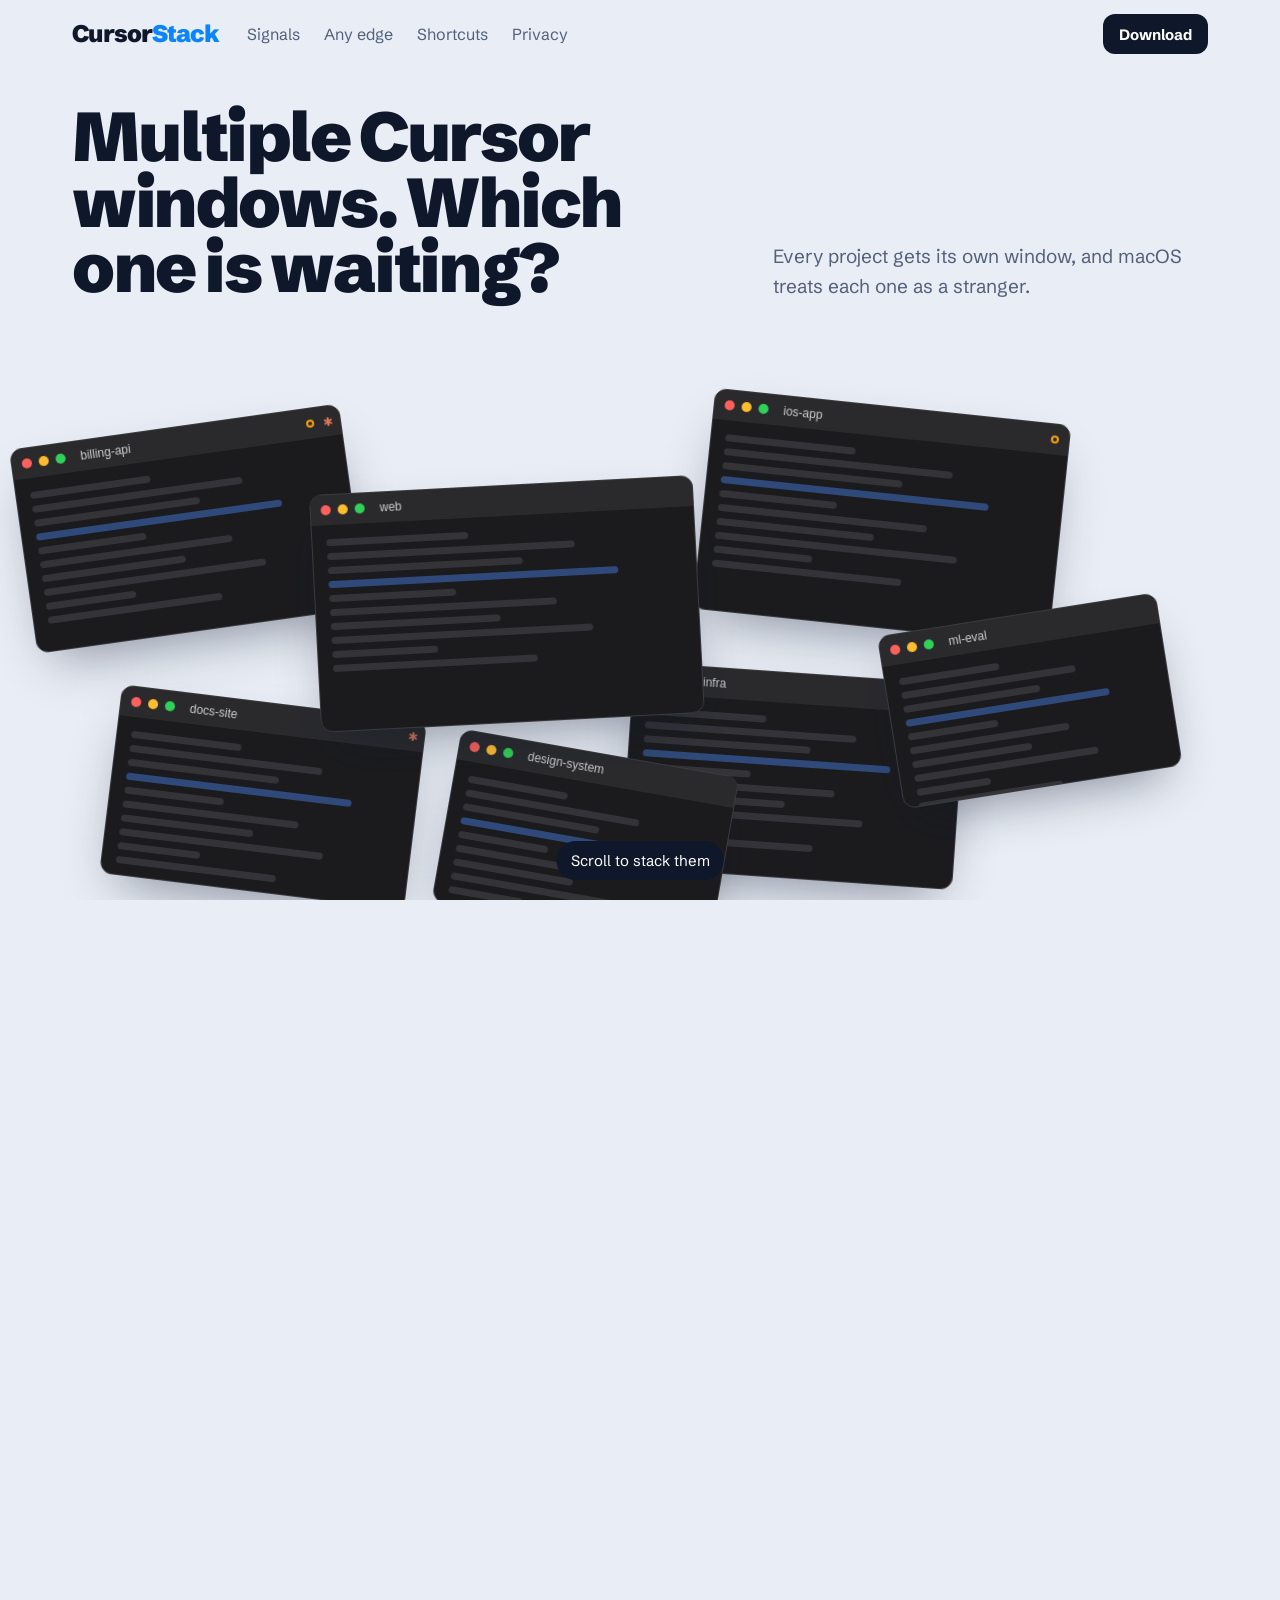
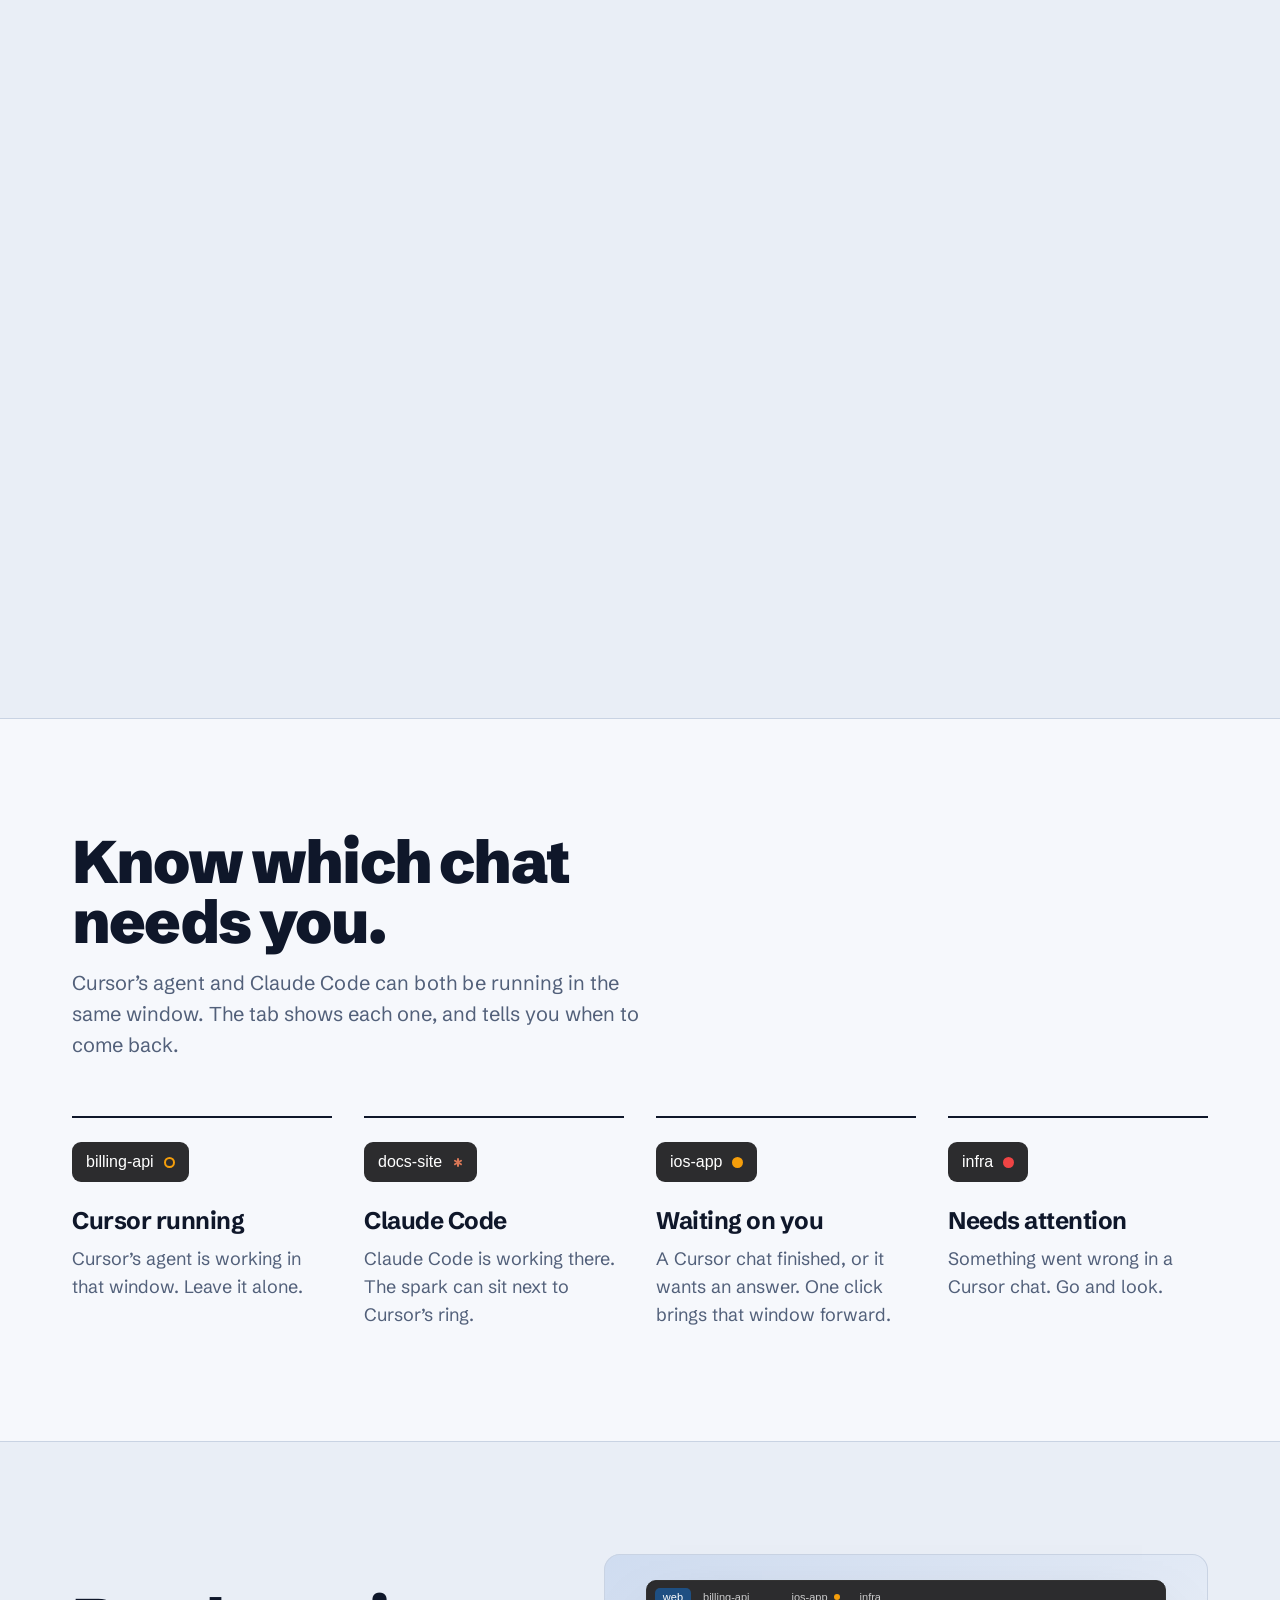
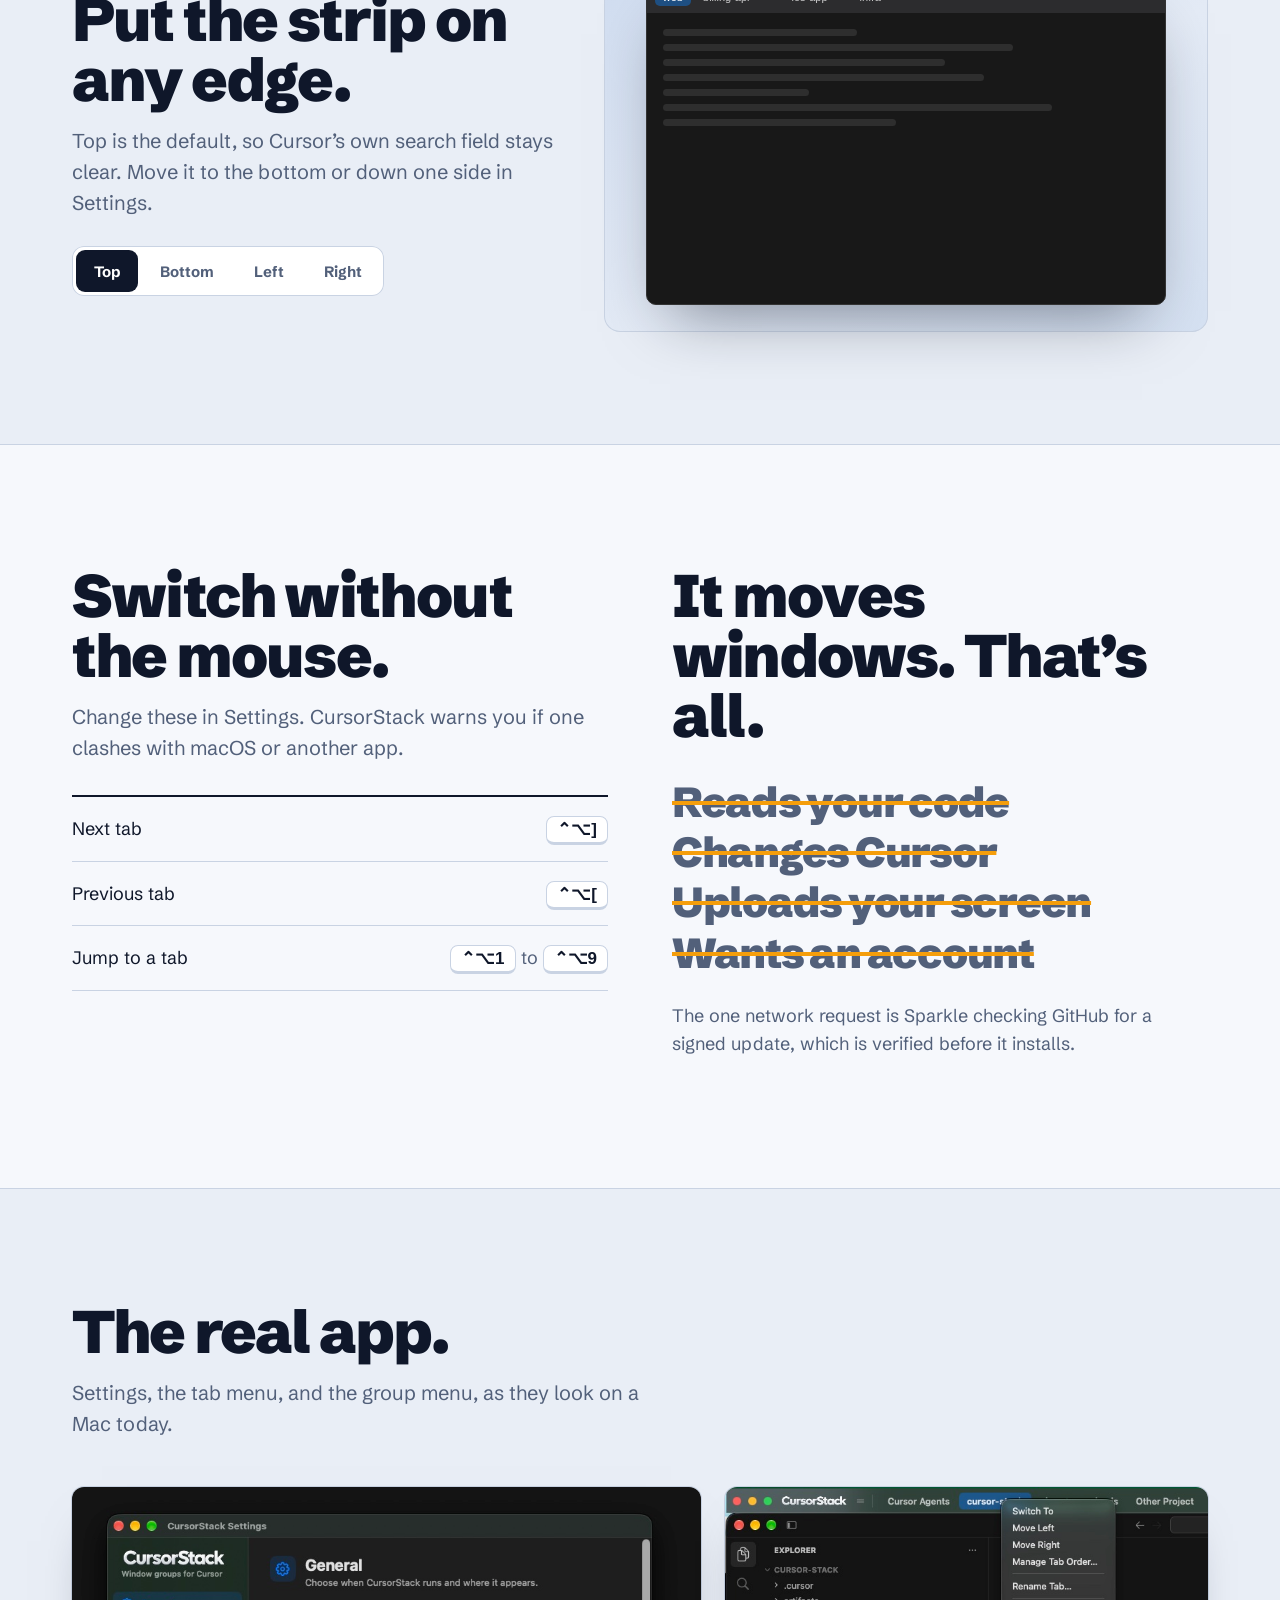
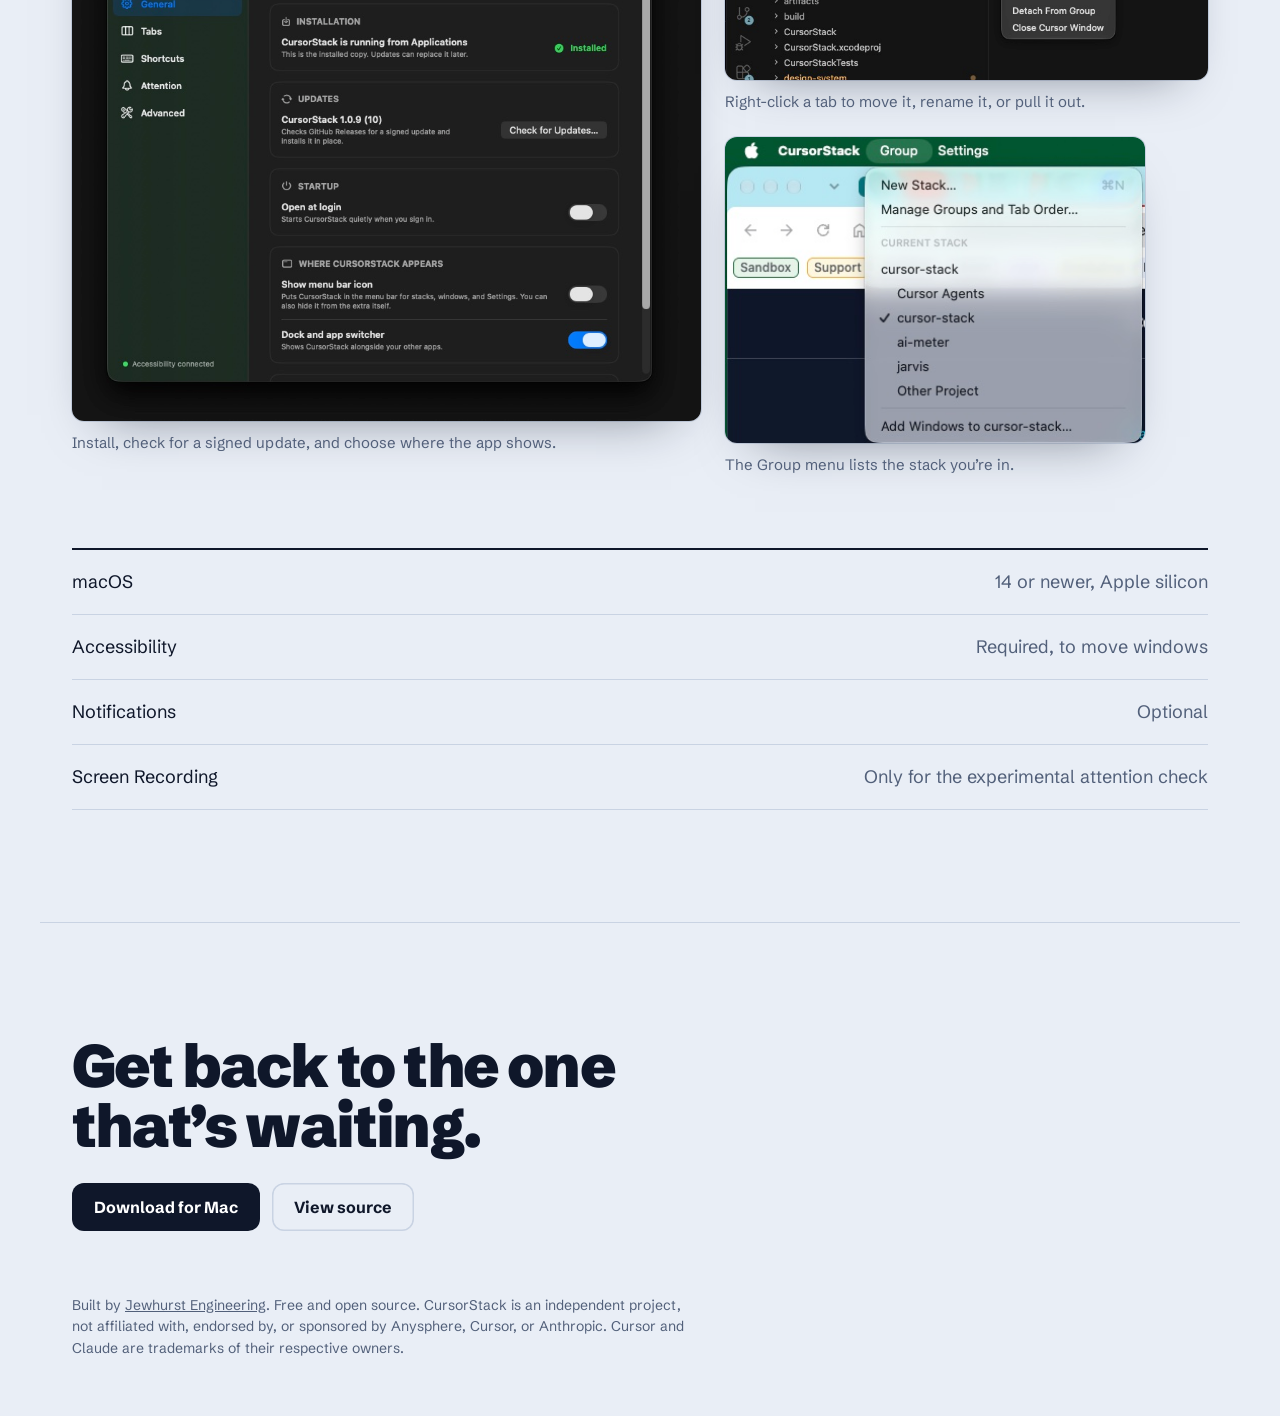
==== commit 0407ac55: "fix(website): point downloads at the latest release zip Pinned CursorStack-x.y.z.zip URLs 404 as soo" ====
--- a/docs/index.html
+++ b/docs/index.html
@@ -37,8 +37,7 @@
   "applicationCategory": "DeveloperApplication",
   "operatingSystem": "macOS 14 or later",
   "processorRequirements": "Apple silicon",
-  "softwareVersion": "1.0.14",
-  "downloadUrl": "https://github.com/JewhurstEngineering/cursor-stack/releases/latest/download/CursorStack-1.0.14.zip",
+  "downloadUrl": "https://github.com/JewhurstEngineering/cursor-stack/releases/latest",
   "image": "https://cursorstack.app/images/og.png",
   "screenshot": "https://cursorstack.app/images/settings.jpg",
   "isAccessibleForFree": true,
@@ -199,7 +198,7 @@
 <header class="nav"><div class="wrap">
   <a class="word" href="#main">Cursor<span>Stack</span></a>
   <nav aria-label="On this page"><a href="#signals">Signals</a><a href="#edges">Any edge</a><a href="#keys">Shortcuts</a><a href="#privacy">Privacy</a></nav>
-  <a class="btn btn-ink" href="https://github.com/JewhurstEngineering/cursor-stack/releases/latest/download/CursorStack-1.0.14.zip">Download</a>
+  <a class="btn btn-ink" data-latest-download href="https://github.com/JewhurstEngineering/cursor-stack/releases/latest">Download</a>
 </div></header>
 
 <main id="main">
@@ -215,7 +214,7 @@
         <div>
           <p>CursorStack lines up your Cursor windows and puts a tab strip on top. Cursor’s agent turns the tab amber. Claude Code adds a spark, and both can show at once.</p>
           <div class="cta">
-            <a class="btn btn-ink" href="https://github.com/JewhurstEngineering/cursor-stack/releases/latest/download/CursorStack-1.0.14.zip">Download for Mac</a>
+            <a class="btn btn-ink" data-latest-download href="https://github.com/JewhurstEngineering/cursor-stack/releases/latest">Download for Mac</a>
             <a class="btn btn-quiet" href="https://github.com/JewhurstEngineering/cursor-stack">View source</a>
           </div>
           <p class="try">Try it: click a tab with an amber dot or a spark.</p>
@@ -292,7 +291,7 @@
 <section class="wrap foot">
   <h2 class="big">Get back to the one that’s waiting.</h2>
   <div class="cta">
-    <a class="btn btn-ink" href="https://github.com/JewhurstEngineering/cursor-stack/releases/latest/download/CursorStack-1.0.14.zip">Download CursorStack 1.0.14</a>
+    <a class="btn btn-ink" data-latest-download data-latest-label href="https://github.com/JewhurstEngineering/cursor-stack/releases/latest">Download for Mac</a>
     <a class="btn btn-quiet" href="https://github.com/JewhurstEngineering/cursor-stack">View source</a>
   </div>
 </section>
@@ -303,6 +302,44 @@
 </footer>
 
 <script src="assets/demo.js"></script>
+<script>
+(() => {
+  // Release zips are named CursorStack-<version>.zip, so a pinned filename 404s on the next release.
+  const links = [...document.querySelectorAll("[data-latest-download]")];
+  let ready = false;
+  const pending = fetch("https://api.github.com/repos/JewhurstEngineering/cursor-stack/releases/latest", {
+    headers: { Accept: "application/vnd.github+json" },
+    signal: AbortSignal.timeout(8000),
+  }).then(response => {
+    if (!response.ok) throw new Error(String(response.status));
+    return response.json();
+  }).then(release => {
+    const version = String(release.tag_name || "").replace(/^v/, "");
+    const zip = (release.assets || []).find(asset => asset.name === `CursorStack-${version}.zip`);
+    if (!zip?.browser_download_url) throw new Error("missing zip");
+    for (const link of links) {
+      link.href = zip.browser_download_url;
+      if (link.hasAttribute("data-latest-label") && version) link.textContent = `Download CursorStack ${version}`;
+    }
+    const schema = document.querySelector('script[type="application/ld+json"]');
+    if (schema) {
+      const data = JSON.parse(schema.textContent);
+      if (version) data.softwareVersion = version;
+      data.downloadUrl = zip.browser_download_url;
+      schema.textContent = JSON.stringify(data);
+    }
+    ready = true;
+  }).catch(() => {});
+
+  for (const link of links) {
+    link.addEventListener("click", event => {
+      if (ready || event.button !== 0 || event.metaKey || event.ctrlKey || event.shiftKey || event.altKey) return;
+      event.preventDefault();
+      pending.then(() => { location.href = link.href; });
+    });
+  }
+})();
+</script>
 <script>
 (() => {
   const demo = CSDemo.mount(document.getElementById("demo"));
